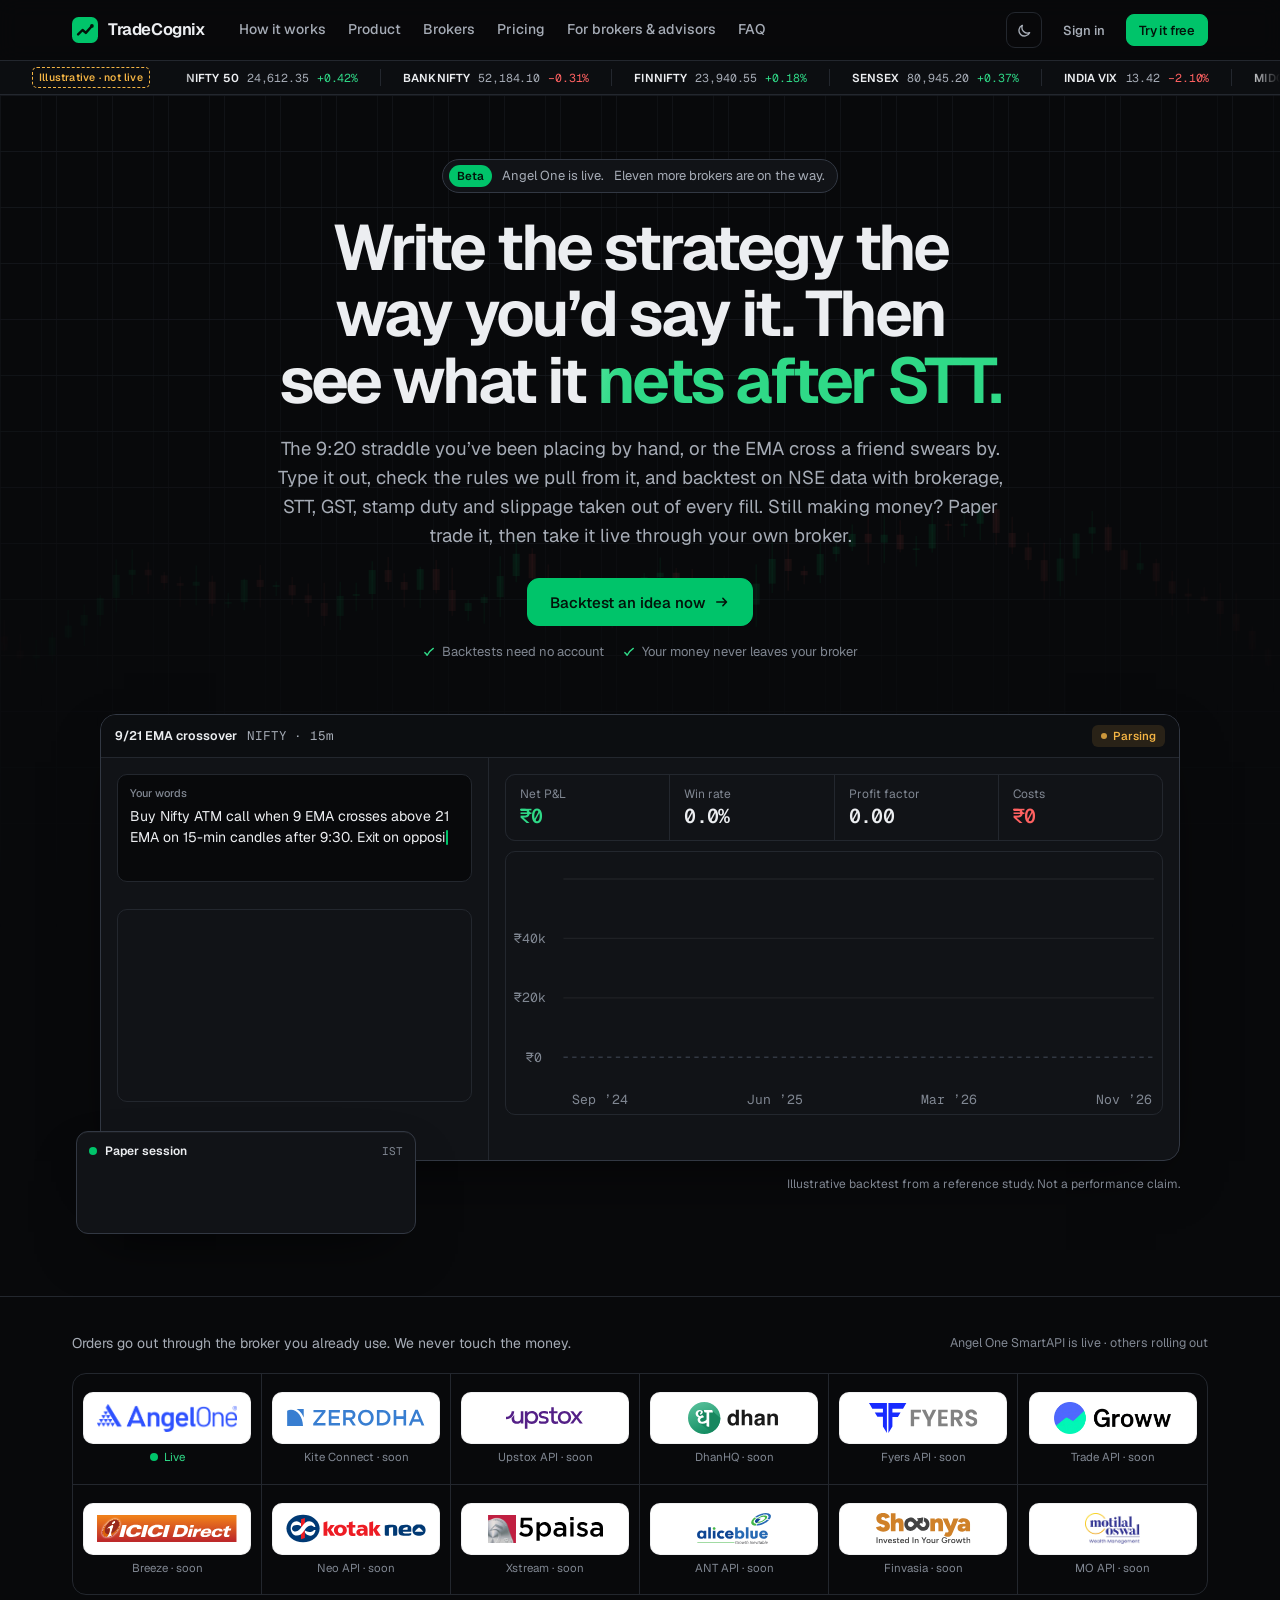
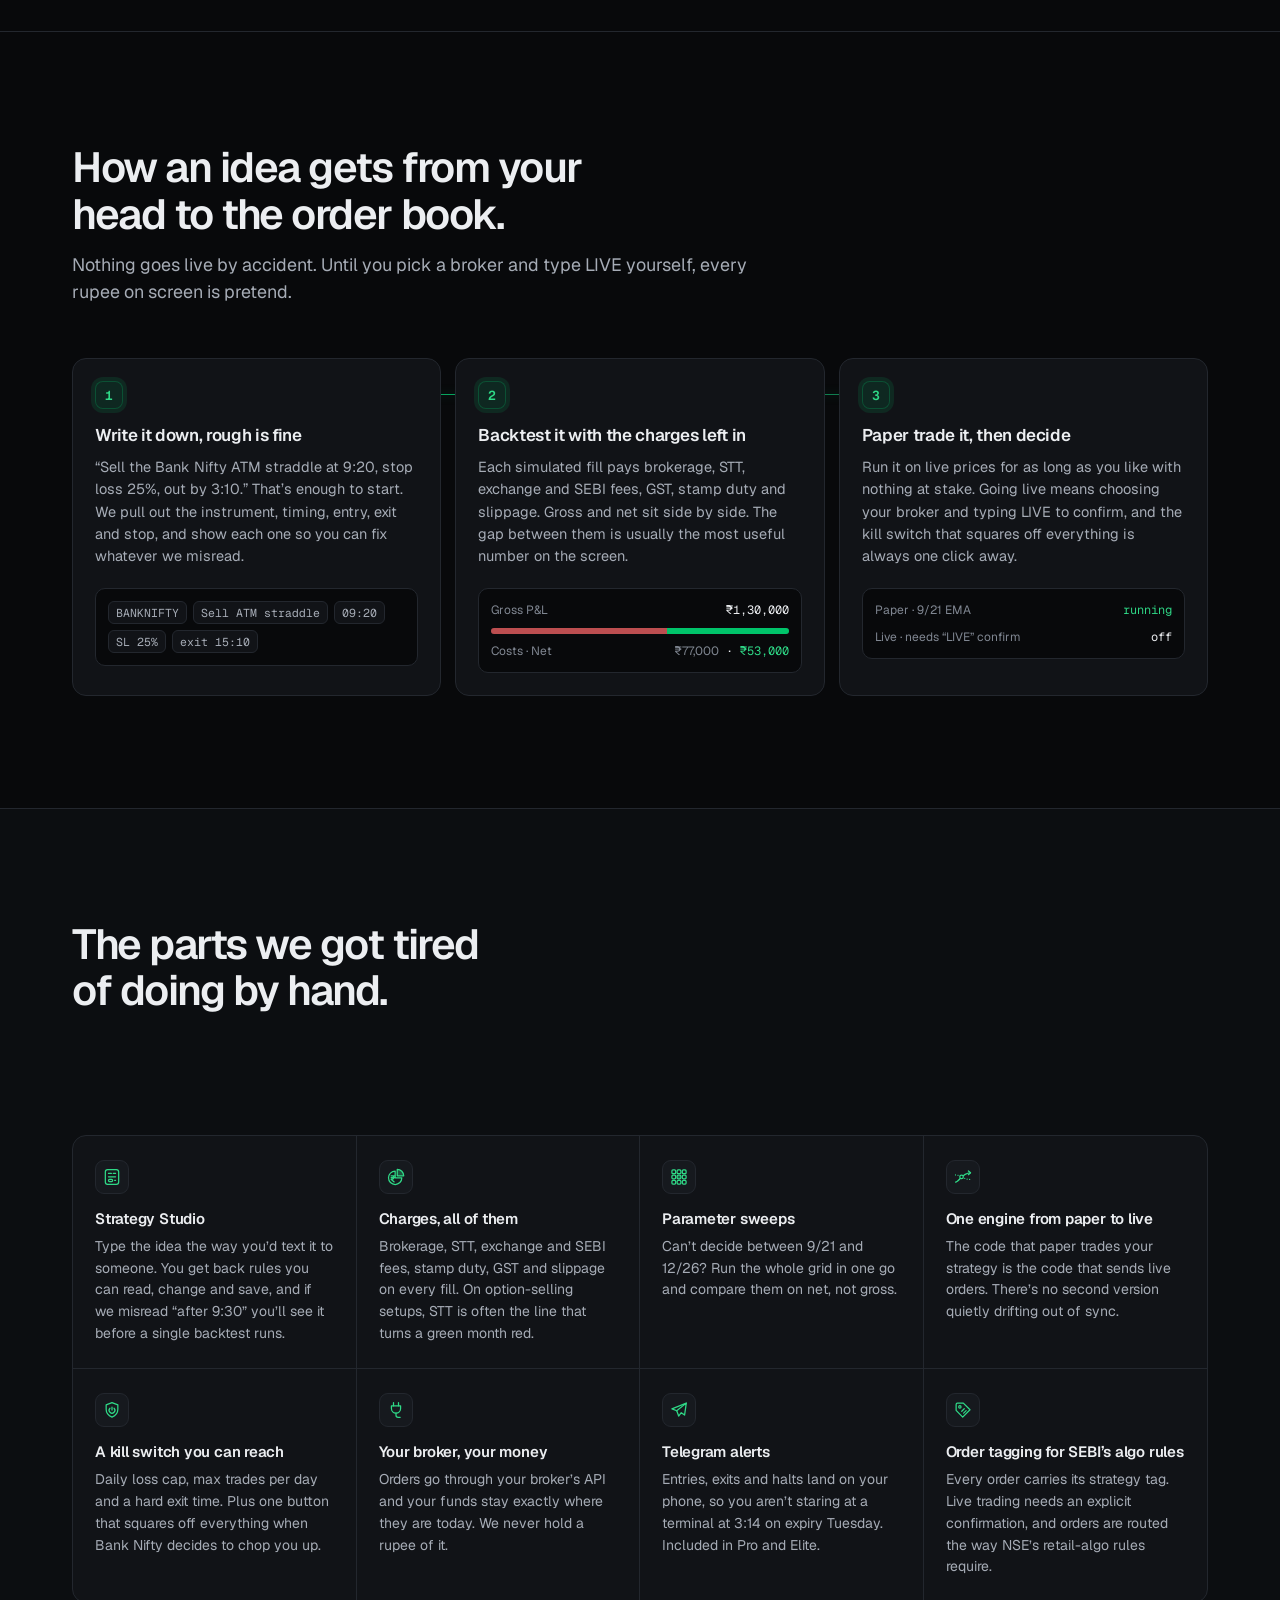
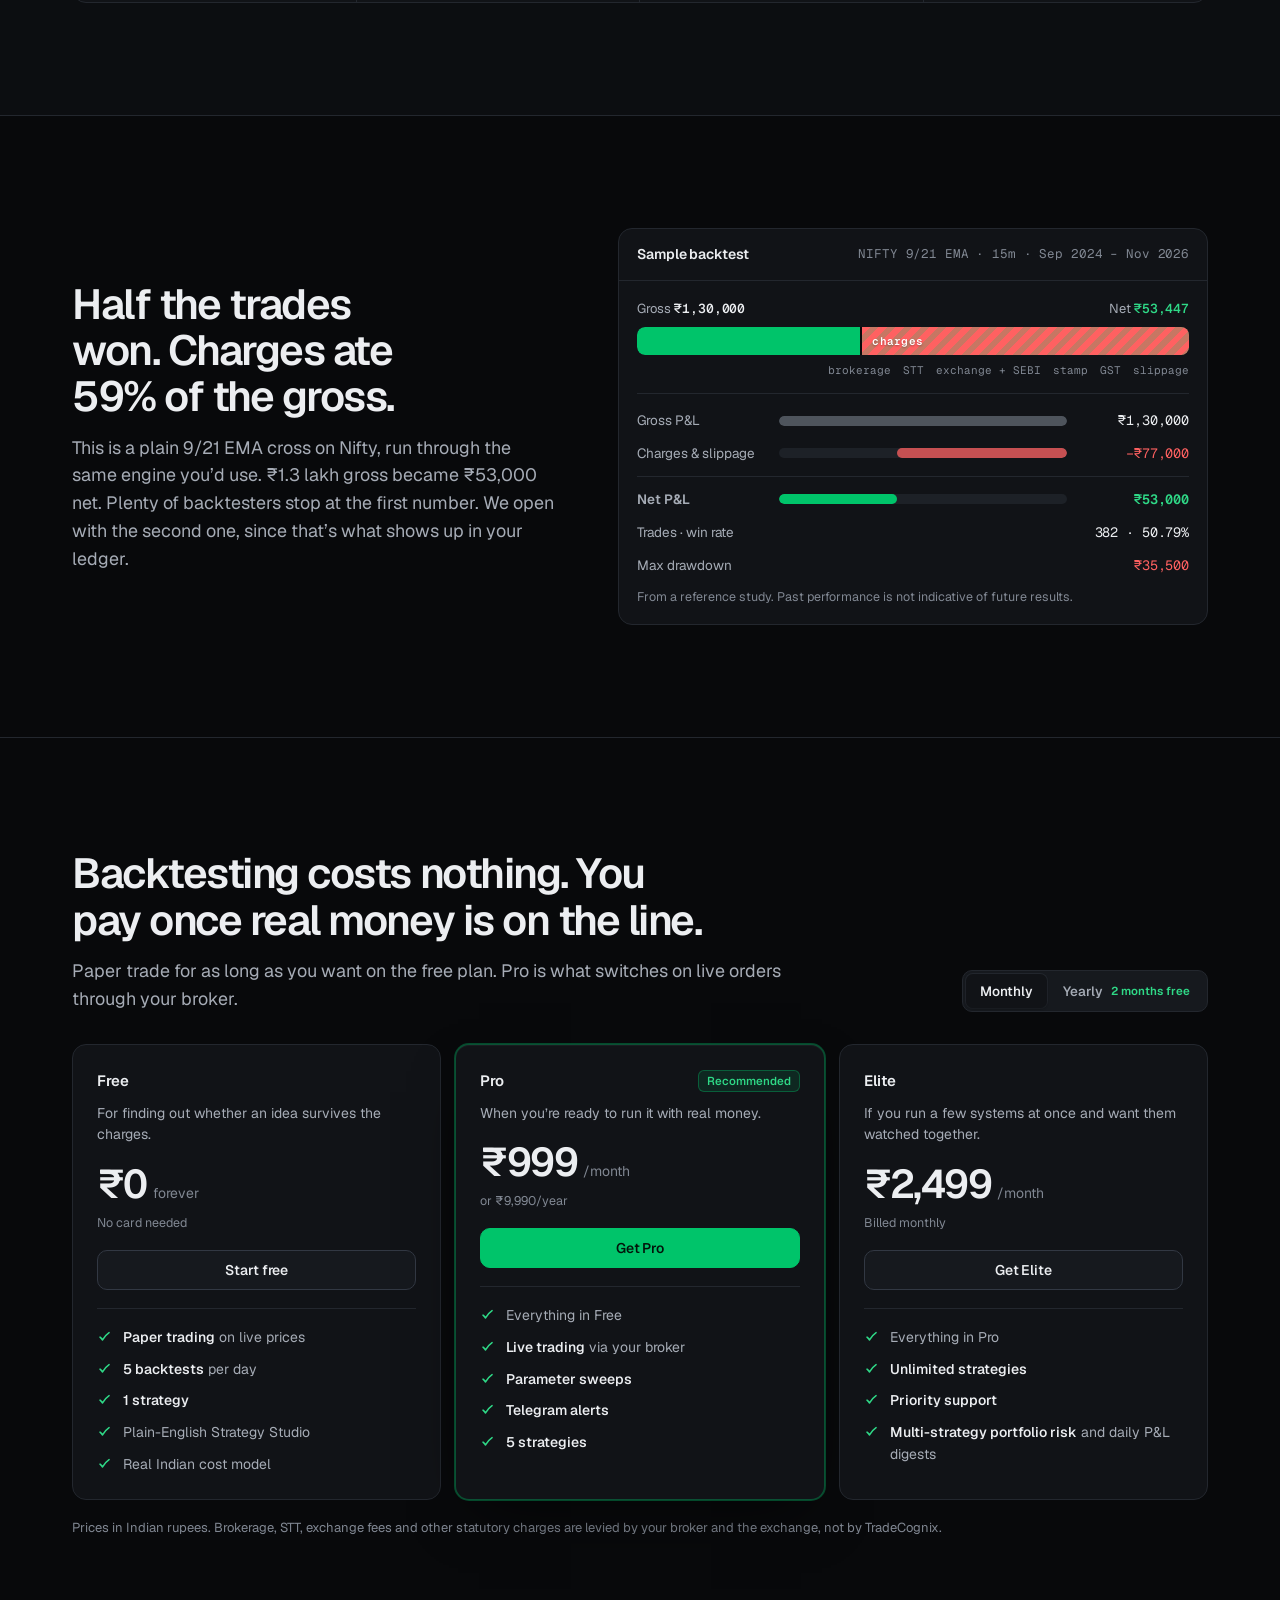
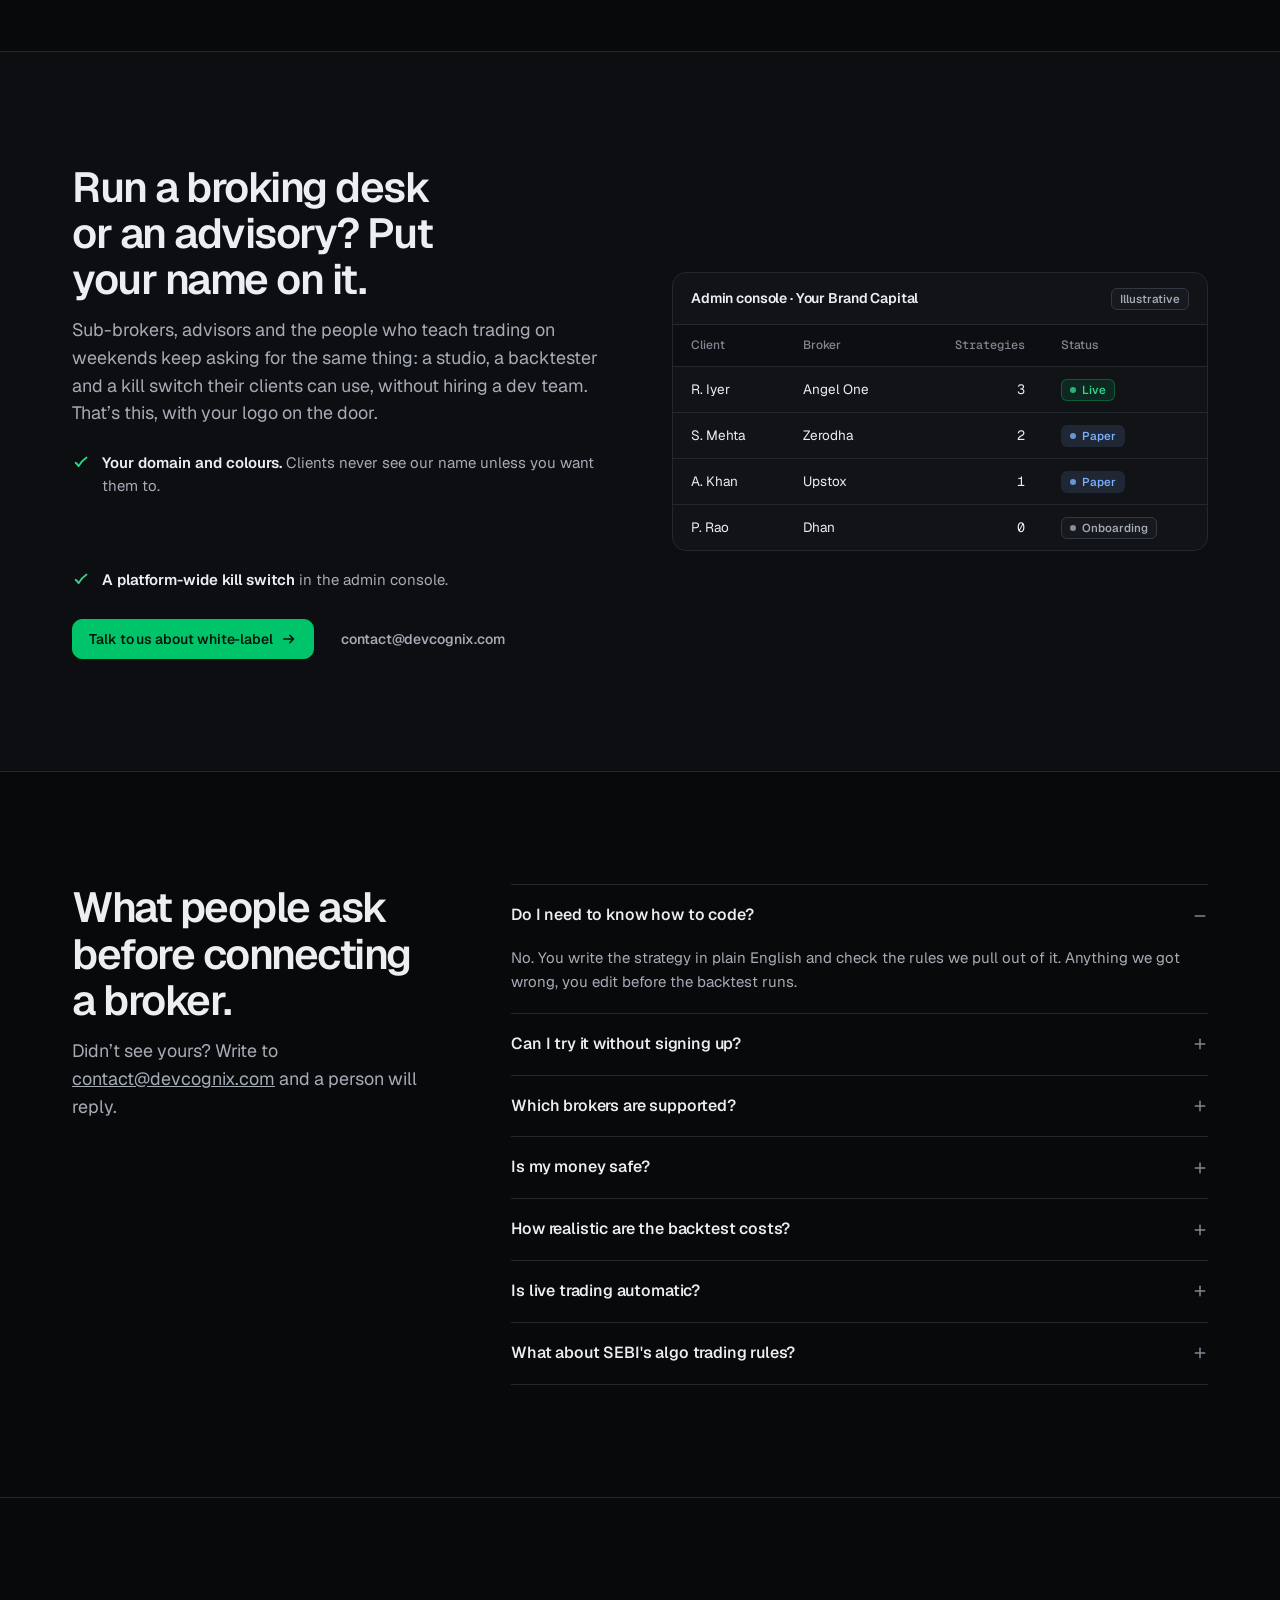
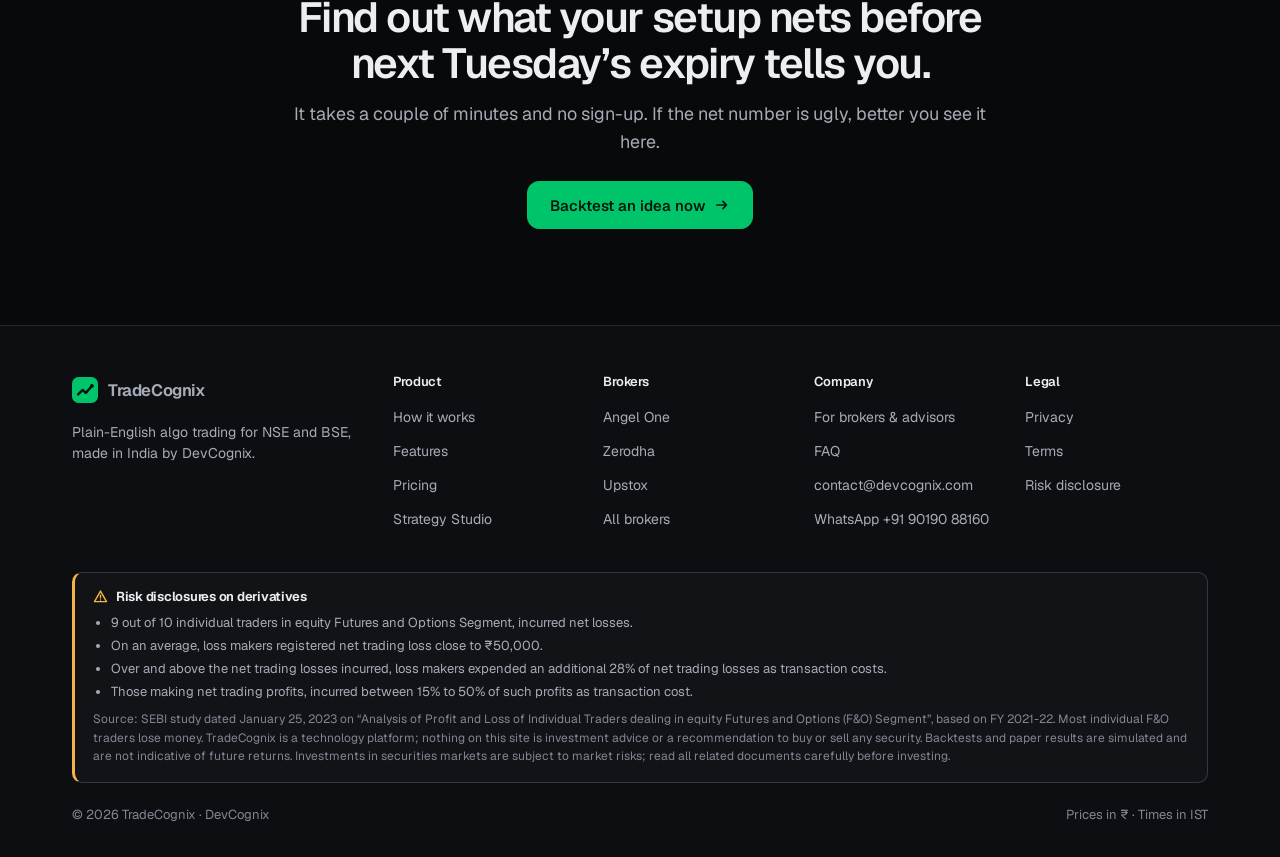
==== web/index.html @ acee6ac1 "Mobile menu under 980px (Esc/resize/link close, aria-expanded); readable FastAPI validation errors i" ====
<!doctype html>
<html lang="en-IN" data-theme="dark">
  <head>
    <meta charset="utf-8" />
    <meta name="viewport" content="width=device-width, initial-scale=1, viewport-fit=cover" />
    <title>TradeCognix · Plain-English algo trading for Indian traders</title>
    <meta name="description" content="Describe a trading strategy in plain English. TradeCognix turns it into rules, backtests it on NSE data with real Indian costs (brokerage, STT, GST, stamp duty, slippage), paper-trades it, then runs it live through your own broker." />
    <meta name="theme-color" content="#08090b" media="(prefers-color-scheme: dark)" />
    <meta name="theme-color" content="#ffffff" media="(prefers-color-scheme: light)" />
    <meta name="color-scheme" content="dark light" />

    <link rel="canonical" href="https://artha00777.github.io/tradecognix/" />

    <!-- Open Graph / social (absolute URLs: GitHub Pages) -->
    <meta property="og:type" content="website" />
    <meta property="og:site_name" content="TradeCognix" />
    <meta property="og:url" content="https://artha00777.github.io/tradecognix/" />
    <meta property="og:title" content="TradeCognix · Plain-English algo trading for Indian traders" />
    <meta property="og:description" content="Describe a strategy in English, backtest it with real Indian costs, paper trade it, then go live through your own broker." />
    <meta property="og:image" content="https://artha00777.github.io/tradecognix/og.png" />
    <meta property="og:image:type" content="image/png" />
    <meta property="og:image:alt" content="TradeCognix: Write the strategy the way you'd say it. Then see what it nets after STT." />
    <meta property="og:image:width" content="1200" />
    <meta property="og:image:height" content="630" />
    <meta property="og:locale" content="en_IN" />
    <meta name="twitter:card" content="summary_large_image" />
    <meta name="twitter:title" content="TradeCognix · Plain-English algo trading for Indian traders" />
    <meta name="twitter:description" content="Describe a strategy in English, backtest it with real Indian costs, paper trade it, then go live through your own broker." />
    <meta name="twitter:image" content="https://artha00777.github.io/tradecognix/og.png" />

    <link rel="icon" type="image/svg+xml" href="mark.svg" />
    <link rel="icon" type="image/png" sizes="32x32" href="favicon-32.png" />
    <link rel="apple-touch-icon" href="apple-touch-icon.png" />

    <script>
      /* Theme before first paint: saved choice, else dark. */
      (function () { try { var t = localStorage.getItem("tc-theme"); document.documentElement.setAttribute("data-theme", t === "light" ? "light" : "dark"); } catch (e) {} })();
      /* Motion only when the visitor hasn't asked for reduced motion; motion.js drives it. */
      (function () { try { if (!window.matchMedia("(prefers-reduced-motion: reduce)").matches) document.documentElement.classList.add("motion"); } catch (e) {} })();
    </script>
    <link rel="preload" href="fonts/geist-latin.woff2" as="font" type="font/woff2" crossorigin />
    <link rel="stylesheet" href="styles.css" />

    <script type="application/ld+json">
      {
        "@context": "https://schema.org",
        "@type": "SoftwareApplication",
        "name": "TradeCognix",
        "applicationCategory": "FinanceApplication",
        "operatingSystem": "Web",
        "description": "Plain-English algo trading for Indian retail traders: describe a strategy in English, backtest it on NSE data with real Indian costs, paper trade it, then trade live through your own broker.",
        "inLanguage": "en-IN",
        "publisher": { "@type": "Organization", "name": "DevCognix", "email": "contact@devcognix.com" },
        "offers": [
          { "@type": "Offer", "name": "Free", "price": "0", "priceCurrency": "INR" },
          { "@type": "Offer", "name": "Pro (monthly)", "price": "999", "priceCurrency": "INR" },
          { "@type": "Offer", "name": "Pro (yearly)", "price": "9990", "priceCurrency": "INR" },
          { "@type": "Offer", "name": "Elite (monthly)", "price": "2499", "priceCurrency": "INR" }
        ]
      }
    </script>
  </head>
  <body>
    <a class="skip" href="#main">Skip to content</a>

    <!-- Icon sprite -->
    <svg width="0" height="0" style="position:absolute" aria-hidden="true" focusable="false">
      <defs>
        <symbol id="tc-mark" viewBox="0 0 32 32"><rect width="32" height="32" rx="8" fill="#00C46A" /><path d="M7.5 21.5 13 16l4 3.5 7.5-8.5" fill="none" stroke="#03130A" stroke-width="3" stroke-linecap="round" stroke-linejoin="round" /><circle cx="24.5" cy="11" r="2.3" fill="#03130A" /></symbol>
        <symbol id="i-check" viewBox="0 0 16 16"><path d="M3.5 8.5l3 3 6-7" fill="none" stroke="currentColor" stroke-width="1.8" stroke-linecap="round" stroke-linejoin="round" /></symbol>
        <symbol id="i-arrow" viewBox="0 0 16 16"><path d="M3 8h10M9 4l4 4-4 4" fill="none" stroke="currentColor" stroke-width="1.6" stroke-linecap="round" stroke-linejoin="round" /></symbol>
        <symbol id="i-plus" viewBox="0 0 16 16"><path d="M8 3v10M3 8h10" fill="none" stroke="currentColor" stroke-width="1.6" stroke-linecap="round" /></symbol>
        <symbol id="i-pencil" viewBox="0 0 16 16"><path d="M3 13l.6-2.6L10.8 3.2a1.4 1.4 0 0 1 2 2L5.6 12.4z" fill="none" stroke="currentColor" stroke-width="1.4" stroke-linejoin="round" /></symbol>
        <symbol id="i-sun" viewBox="0 0 20 20"><g fill="none" stroke="currentColor" stroke-width="1.6" stroke-linecap="round"><circle cx="10" cy="10" r="3.5" /><path d="M10 2v1.5M10 16.5V18M2 10h1.5M16.5 10H18M4.3 4.3l1.1 1.1M14.6 14.6l1.1 1.1M4.3 15.7l1.1-1.1M14.6 5.4l1.1-1.1" /></g></symbol>
        <symbol id="i-moon" viewBox="0 0 20 20"><path d="M16 12.5A6.5 6.5 0 0 1 7.5 4a6.5 6.5 0 1 0 8.5 8.5z" fill="none" stroke="currentColor" stroke-width="1.6" stroke-linejoin="round" /></symbol>
        <symbol id="i-power" viewBox="0 0 16 16"><g fill="none" stroke="currentColor" stroke-width="1.7" stroke-linecap="round"><path d="M8 2v6" /><path d="M4.6 4.2a5 5 0 1 0 6.8 0" /></g></symbol>
        <symbol id="i-warn" viewBox="0 0 16 16"><g fill="none" stroke="currentColor" stroke-width="1.5" stroke-linecap="round" stroke-linejoin="round"><path d="M8 2.2 14.4 13.5H1.6z" /><path d="M8 6.5v3M8 11.6v.1" /></g></symbol>
        <symbol id="i-info" viewBox="0 0 16 16"><g fill="none" stroke="currentColor" stroke-width="1.5" stroke-linecap="round"><circle cx="8" cy="8" r="6.2" /><path d="M8 7.3v3.6M8 5v.1" /></g></symbol>
        <symbol id="i-lock" viewBox="0 0 16 16"><g fill="none" stroke="currentColor" stroke-width="1.5" stroke-linejoin="round"><rect x="3" y="7" width="10" height="7" rx="1.6" /><path d="M5.5 7V5a2.5 2.5 0 0 1 5 0v2" /></g></symbol>
        <symbol id="i-plusmin" viewBox="0 0 16 16"><path d="M8 3v10M3 8h10" fill="none" stroke="currentColor" stroke-width="1.6" stroke-linecap="round" /></symbol>
        <!-- feature icons -->
        <symbol id="f-text" viewBox="0 0 20 20"><g fill="none" stroke="currentColor" stroke-width="1.6" stroke-linecap="round" stroke-linejoin="round"><path d="M4 5h12M4 9h8M4 13h10" /><path d="M14 15.5l1.5-1.5 2 2" /></g></symbol>
        <symbol id="f-rupee" viewBox="0 0 20 20"><g fill="none" stroke="currentColor" stroke-width="1.6" stroke-linecap="round" stroke-linejoin="round"><path d="M6 4h9M6 7.5h9M6 4h2.5a3.5 3.5 0 0 1 0 7H6l6.5 5.5" /></g></symbol>
        <symbol id="f-sweep" viewBox="0 0 20 20"><g fill="none" stroke="currentColor" stroke-width="1.6" stroke-linecap="round"><path d="M4 5h12M4 10h12M4 15h12" /><circle cx="8" cy="5" r="1.6" fill="currentColor" /><circle cx="13" cy="10" r="1.6" fill="currentColor" /><circle cx="6" cy="15" r="1.6" fill="currentColor" /></g></symbol>
        <symbol id="f-engine" viewBox="0 0 20 20"><g fill="none" stroke="currentColor" stroke-width="1.6" stroke-linecap="round" stroke-linejoin="round"><path d="M3 15l4-5 3 2.5L16 5" /><path d="M12.5 5H16v3.5" /></g></symbol>
        <symbol id="f-shield" viewBox="0 0 20 20"><g fill="none" stroke="currentColor" stroke-width="1.6" stroke-linejoin="round" stroke-linecap="round"><path d="M10 2.5 16 5v4.5c0 4-2.7 6.6-6 8-3.3-1.4-6-4-6-8V5z" /><path d="M7.5 10l2 2 3.5-4" /></g></symbol>
        <symbol id="f-bell" viewBox="0 0 20 20"><g fill="none" stroke="currentColor" stroke-width="1.6" stroke-linejoin="round" stroke-linecap="round"><path d="M5 13.5V9a5 5 0 0 1 10 0v4.5l1.5 1.5h-13z" /><path d="M8.5 17.5h3" /></g></symbol>
        <symbol id="f-book" viewBox="0 0 20 20"><g fill="none" stroke="currentColor" stroke-width="1.6" stroke-linejoin="round" stroke-linecap="round"><path d="M5 3h8l3 3v11H5z" /><path d="M8 9h5M8 12h5" /></g></symbol>
        <symbol id="f-plug" viewBox="0 0 20 20"><g fill="none" stroke="currentColor" stroke-width="1.6" stroke-linecap="round" stroke-linejoin="round"><path d="M8 12l4-4" /><path d="M9 6l1.5-1.5a3 3 0 0 1 4.2 4.2L13 10M11 14l-1.5 1.5a3 3 0 0 1-4.2-4.2L7 10" /></g></symbol>
        <!-- TradeCognix marketing icons: hand-drawn set, 24px grid, 1.5px stroke, round joins -->
        <symbol id="m-tick" viewBox="0 0 16 16"><path d="M3.2 8.7c1 .8 1.9 1.8 2.7 3C7.8 8.4 10 5.8 12.9 3.9" fill="none" stroke="currentColor" stroke-width="1.6" stroke-linecap="round" stroke-linejoin="round" /></symbol>
        <symbol id="m-arrow" viewBox="0 0 16 16"><path d="M2.75 8h9.5M8.9 4.4 12.5 8l-3.6 3.6" fill="none" stroke="currentColor" stroke-width="1.5" stroke-linecap="round" stroke-linejoin="round" /></symbol>
        <symbol id="ic-rule" viewBox="0 0 24 24"><g fill="none" stroke="currentColor" stroke-width="1.5" stroke-linecap="round" stroke-linejoin="round"><rect x="4" y="3.25" width="16" height="17.5" rx="2.75" /><path d="M7.75 7.75h3.5M13.5 7.75h2.75M7.75 11.75h8.5" /><rect x="7.75" y="14.75" width="5" height="2.75" rx="1.375" /><path d="M15.25 16.1h1" /></g></symbol>
        <symbol id="ic-rupee" viewBox="0 0 24 24"><g fill="none" stroke="currentColor" stroke-width="1.5" stroke-linecap="round" stroke-linejoin="round"><path d="M11 5a8 8 0 1 0 8 8h-8z" /><path d="M13.5 2.75a7.75 7.75 0 0 1 7.75 7.75H13.5z" fill="currentColor" fill-opacity=".3" /><path d="M6.1 10.6h4.4M6.1 12.6h4.4M6.1 10.6h1.3a2 2 0 0 1 0 4H6.1l3.7 3.3" /></g></symbol>
        <symbol id="ic-sweep" viewBox="0 0 24 24"><g fill="none" stroke="currentColor" stroke-width="1.5" stroke-linejoin="round"><rect x="3.5" y="3.5" width="4.5" height="4.5" rx="1.25" /><rect x="9.75" y="3.5" width="4.5" height="4.5" rx="1.25" /><rect x="16" y="3.5" width="4.5" height="4.5" rx="1.25" /><rect x="3.5" y="9.75" width="4.5" height="4.5" rx="1.25" /><rect x="9.75" y="9.75" width="4.5" height="4.5" rx="1.25" fill="currentColor" fill-opacity=".35" /><rect x="16" y="9.75" width="4.5" height="4.5" rx="1.25" /><rect x="3.5" y="16" width="4.5" height="4.5" rx="1.25" /><rect x="9.75" y="16" width="4.5" height="4.5" rx="1.25" /><rect x="16" y="16" width="4.5" height="4.5" rx="1.25" /></g></symbol>
        <symbol id="ic-cross" viewBox="0 0 24 24"><g fill="none" stroke="currentColor" stroke-width="1.5" stroke-linecap="round" stroke-linejoin="round"><path d="M3 9.5C9 9.5 12 15 21 15" stroke-dasharray="0.01 3" /><path d="M3 18C8 18 10 7 21 7" /><circle cx="10.27" cy="11.94" r="2.1" fill="var(--surface, #111317)" /><path d="M18.5 4.75 21 7l-2.5 2.25" /></g></symbol>
        <symbol id="ic-candle" viewBox="0 0 24 24"><g fill="none" stroke="currentColor" stroke-width="1.5" stroke-linecap="round" stroke-linejoin="round"><path d="M7.5 3v3.5M7.5 15.5V21" /><rect x="5.25" y="6.5" width="4.5" height="9" rx="1.1" /><path d="M16.5 4.5V9M16.5 14.5v4" /><rect x="14.25" y="9" width="4.5" height="5.5" rx="1.1" fill="currentColor" fill-opacity=".3" /></g></symbol>
        <symbol id="ic-shield" viewBox="0 0 24 24"><g fill="none" stroke="currentColor" stroke-width="1.5" stroke-linecap="round" stroke-linejoin="round"><path d="M12 3.1 19 5.8v5.3c0 4.6-3 7.8-7 9.4-4-1.6-7-4.8-7-9.4V5.8z" /><path d="M12 8.4v3.7" /><path d="M9.55 9.9a3.45 3.45 0 1 0 4.9 0" /></g></symbol>
        <symbol id="ic-plug" viewBox="0 0 24 24"><g fill="none" stroke="currentColor" stroke-width="1.5" stroke-linecap="round" stroke-linejoin="round"><path d="M9 3v4M15 3v4" /><path d="M6.5 7h11v3.25a5.5 5.5 0 0 1-11 0z" /><path d="M12 15.75v2.5c0 1.5 1 2.5 2.5 2.5H17" /></g></symbol>
        <symbol id="ic-plane" viewBox="0 0 24 24"><g fill="none" stroke="currentColor" stroke-width="1.5" stroke-linecap="round" stroke-linejoin="round"><path d="M20.75 3.75 3.5 10.6l5.8 2.3 2.3 6.35 3.1-4.05 4 2.9z" /><path d="M9.3 12.9 20.75 3.75" /></g></symbol>
        <symbol id="ic-tag" viewBox="0 0 24 24"><g fill="none" stroke="currentColor" stroke-width="1.5" stroke-linecap="round" stroke-linejoin="round"><path d="M3.75 12.4V5.25c0-.83.67-1.5 1.5-1.5h7.15l8 8-8.75 8.75z" /><circle cx="8.25" cy="8.25" r="1.4" /><path d="M10.5 13.5l3-3M12.75 15.75l3-3" /></g></symbol>
        <!-- app nav icons -->
        <symbol id="n-home" viewBox="0 0 20 20"><rect x="3" y="3" width="6" height="6" rx="1.5" /><rect x="11" y="3" width="6" height="6" rx="1.5" /><rect x="3" y="11" width="6" height="6" rx="1.5" /><rect x="11" y="11" width="6" height="6" rx="1.5" /></symbol>
        <symbol id="n-studio" viewBox="0 0 20 20"><path d="M4 15.5l.7-3L13 4.2a1.5 1.5 0 0 1 2.1 2.1L6.8 14.6z" /><path d="M11.5 5.7l2.1 2.1" /><path d="M10 16h6" /></symbol>
        <symbol id="n-bt" viewBox="0 0 20 20"><path d="M3 17h14M3 17V3" /><path d="M6 13l3-4 3 2 4-6" /></symbol>
        <symbol id="n-live" viewBox="0 0 20 20"><circle cx="10" cy="10" r="2" /><path d="M6.5 6.5a5 5 0 0 0 0 7M13.5 6.5a5 5 0 0 1 0 7M4 4a8.5 8.5 0 0 0 0 12M16 4a8.5 8.5 0 0 1 0 12" /></symbol>
        <symbol id="n-journal" viewBox="0 0 20 20"><path d="M5 3h8l3 3v11H5z" /><path d="M8 9h5M8 12h5" /></symbol>
        <symbol id="n-broker" viewBox="0 0 20 20"><path d="M8 12l4-4" /><path d="M9 6l1.5-1.5a3 3 0 0 1 4.2 4.2L13 10M11 14l-1.5 1.5a3 3 0 0 1-4.2-4.2L7 10" /></symbol>
        <symbol id="n-settings" viewBox="0 0 20 20"><circle cx="10" cy="10" r="2.5" /><path d="M10 2.5v2M10 15.5v2M2.5 10h2M15.5 10h2M4.7 4.7l1.4 1.4M13.9 13.9l1.4 1.4M4.7 15.3l1.4-1.4M13.9 6.1l1.4-1.4" /></symbol>
        <symbol id="n-more" viewBox="0 0 20 20"><circle cx="5" cy="10" r="1.2" /><circle cx="10" cy="10" r="1.2" /><circle cx="15" cy="10" r="1.2" /></symbol>
      </defs>
    </svg>

    <!-- =========================== MARKETING SITE =========================== -->
    <div class="site" id="x-site">
      <header class="nav" id="top">
        <div class="wrap nav__in">
          <a class="logo" href="#top" aria-label="TradeCognix home"><svg class="logo__mark" aria-hidden="true"><use href="#tc-mark" /></svg><span class="logo__word">TradeCognix</span></a>
          <nav class="nav__links" aria-label="Main">
            <a href="#how">How it works</a><a href="#features">Product</a><a href="#brokers">Brokers</a><a href="#pricing">Pricing</a><a href="#partners">For brokers &amp; advisors</a><a href="#faq">FAQ</a>
          </nav>
          <div class="nav__right">
            <button class="icon-btn theme-toggle" type="button" data-theme-toggle aria-label="Switch colour theme"><svg class="i-moon" aria-hidden="true"><use href="#i-moon" /></svg><svg class="i-sun" aria-hidden="true"><use href="#i-sun" /></svg></button>
            <button class="btn btn--ghost btn--sm nav__signin" type="button" data-open-app="dashboard">Sign in</button>
            <button class="btn btn--primary btn--sm" type="button" data-open-app="studio">Try it free</button>
            <button class="icon-btn nav__burger" type="button" aria-label="Open menu" aria-expanded="false" aria-controls="nav-menu" data-menu><span class="burger" aria-hidden="true"><i></i><i></i><i></i></span></button>
          </div>
        </div>
        <nav class="nav__menu" id="nav-menu" aria-label="Main" hidden>
          <a href="#how">How it works</a><a href="#features">Product</a><a href="#brokers">Brokers</a><a href="#pricing">Pricing</a><a href="#partners">For brokers &amp; advisors</a><a href="#faq">FAQ</a>
          <button class="btn btn--ghost" type="button" data-open-app="dashboard">Sign in</button>
        </nav>
      </header>
      <div class="tk" role="region" aria-label="Index ticker, illustrative values only">
        <span class="tk__tag">Illustrative · not live</span>
        <div class="tk__vp"><div class="tk__run"><div class="tk__set"><span class="tk__i"><b>NIFTY 50</b><span class="num">24,612.35</span><span class="num up">+0.42%</span></span><span class="tk__i"><b>BANKNIFTY</b><span class="num">52,184.10</span><span class="num down">−0.31%</span></span><span class="tk__i"><b>FINNIFTY</b><span class="num">23,940.55</span><span class="num up">+0.18%</span></span><span class="tk__i"><b>SENSEX</b><span class="num">80,945.20</span><span class="num up">+0.37%</span></span><span class="tk__i"><b>INDIA VIX</b><span class="num">13.42</span><span class="num down">−2.10%</span></span><span class="tk__i"><b>MIDCPNIFTY</b><span class="num">12,486.70</span><span class="num up">+0.64%</span></span></div><div class="tk__set" aria-hidden="true"><span class="tk__i"><b>NIFTY 50</b><span class="num">24,612.35</span><span class="num up">+0.42%</span></span><span class="tk__i"><b>BANKNIFTY</b><span class="num">52,184.10</span><span class="num down">−0.31%</span></span><span class="tk__i"><b>FINNIFTY</b><span class="num">23,940.55</span><span class="num up">+0.18%</span></span><span class="tk__i"><b>SENSEX</b><span class="num">80,945.20</span><span class="num up">+0.37%</span></span><span class="tk__i"><b>INDIA VIX</b><span class="num">13.42</span><span class="num down">−2.10%</span></span><span class="tk__i"><b>MIDCPNIFTY</b><span class="num">12,486.70</span><span class="num up">+0.64%</span></span></div></div></div>
      </div>

      <main id="main">
        <!-- Hero -->
        <section class="hero" aria-labelledby="hero-title">
          <canvas class="hero__bg" aria-hidden="true"></canvas>
          <div class="wrap hero__grid">
            <div class="hero__copy">
              <p class="hero__eyebrow"><b>Beta</b>Angel One is live.<span class="hide-sm"> Eleven more brokers are on the way.</span></p>
              <h1 class="h1" id="hero-title">Write the strategy the way you&rsquo;d say it. Then see what it <span class="shine">nets after STT.</span></h1>
              <p class="hero__sub">The 9:20 straddle you&rsquo;ve been placing by hand, or the EMA cross a friend swears by. Type it out, check the rules we pull from it, and backtest on NSE data with brokerage, STT, GST, stamp duty and slippage taken out of every fill. Still making money? Paper trade it, then take it live through your own broker.</p>
              <button class="btn btn--primary btn--lg" type="button" data-open-app="studio" data-magnetic>Backtest an idea now <svg aria-hidden="true"><use href="#m-arrow" /></svg></button>
              <div class="hero__meta">
                <span><svg aria-hidden="true"><use href="#m-tick" /></svg>Backtests need no account</span>
                <span><svg aria-hidden="true"><use href="#m-tick" /></svg>Your money never leaves your broker</span>
              </div>
            </div>

            <figure class="mock" aria-label="Product preview: a plain-English strategy parsed into rules with its backtest equity curve. Illustrative data.">
              <div class="mock__win">
                <div class="mock__bar"><strong>9/21 EMA crossover</strong><span class="num">NIFTY · 15m</span><span class="badge badge--live" data-hero-status>Backtested</span></div>
                <div class="mock__body">
                  <div class="mock__left">
                    <p class="mock__prompt" data-type><small>Your words</small>Buy Nifty ATM call when 9 EMA crosses above 21 EMA on 15-min candles after 9:30. Exit on opposite cross or 3:15 PM. Max 2 trades a day.</p>
                    <dl class="spec">
                      <div><dt>Instrument</dt><dd>NIFTY · Buy ATM CE</dd></div>
                      <div><dt>Entry</dt><dd>EMA 9 ▲ EMA 21</dd></div>
                      <div><dt>Window</dt><dd>after 09:30 IST</dd></div>
                      <div><dt>Exit</dt><dd>opp. cross / 15:15</dd></div>
                      <div><dt>Risk</dt><dd>2 trades/day</dd></div>
                    </dl>
                  </div>
                  <div class="mock__right">
                    <div class="mock__kpis">
                      <div><span>Net P&amp;L</span><strong class="up" data-count="53000" data-pre="₹">₹53,000</strong></div>
                      <div><span>Win rate</span><strong data-count="50.8" data-dec="1" data-suf="%">50.8%</strong></div>
                      <div><span>Profit factor</span><strong data-count="1.14" data-dec="2">1.14</strong></div>
                      <div><span>Costs</span><strong class="down" data-count="77000" data-pre="₹">₹77,000</strong></div>
                    </div>
                    <div class="mock__chart">
                      <svg viewBox="0 0 440 172" aria-hidden="true">
                        <g class="grid"><line x1="34" x2="440" y1="13" y2="13" /><line x1="34" x2="440" y1="53.9" y2="53.9" /><line x1="34" x2="440" y1="94.8" y2="94.8" /></g>
                        <g class="axis"><text x="0" y="56.9">₹40k</text><text x="0" y="97.8">₹20k</text><text x="8" y="138.6">₹0</text>
                          <text x="40" y="168">Sep ’24</text><text x="160" y="168">Jun ’25</text><text x="280" y="168">Mar ’26</text><text x="400" y="168">Nov ’26</text></g>
                        <line class="zero" x1="34" x2="440" y1="135.6" y2="135.6" />
                        <g transform="translate(40 14)">
                          <path class="eq-fill" d="M0,107.6 L4.5,107.6 L9,103 L13.5,102.9 L18,103.3 L22.5,107.4 L27,107.2 L31.5,98.9 L36,94.9 L40.4,87.1 L44.9,84.1 L49.4,80.2 L53.9,77.6 L58.4,86.1 L62.9,79.5 L67.4,74.9 L71.9,70.4 L76.4,79.1 L80.9,88.1 L85.4,92 L89.9,93.3 L94.4,89.9 L98.9,88.7 L103.4,84 L107.9,86.4 L112.4,83 L116.9,79.2 L121.3,81.6 L125.8,69.8 L130.3,64.9 L134.8,56.2 L139.3,58.4 L143.8,61.4 L148.3,61.9 L152.8,61.1 L157.3,55.8 L161.8,52.7 L166.3,53.9 L170.8,58.2 L175.3,59.8 L179.8,51 L184.3,54.3 L188.8,51.3 L193.3,47.3 L197.8,54.7 L202.2,52.9 L206.7,43.6 L211.2,54.2 L215.7,54.6 L220.2,53.8 L224.7,57.2 L229.2,52.7 L233.7,51.5 L238.2,58.9 L242.7,52.4 L247.2,46.8 L251.7,39.6 L256.2,29.4 L260.7,25.7 L265.2,23.5 L269.7,29.8 L274.2,24.6 L278.7,26.8 L283.1,28 L287.6,34.1 L292.1,38.5 L296.6,40.2 L301.1,30.9 L305.6,41.6 L310.1,48.9 L314.6,46 L319.1,35.7 L323.6,30.7 L328.1,40.7 L332.6,54.4 L337.1,50.7 L341.6,53.6 L346.1,58.9 L350.6,51.5 L355.1,43.3 L359.6,40.9 L364,37.9 L368.5,33.8 L373,22.6 L377.5,17.4 L382,12.8 L386.5,8 L391,15.9 L395.5,6.7 L400,0 L400,121.6 L0,121.6Z" transform="scale(1 1)" />
                          <path class="eq" d="M0,107.6 L4.5,107.6 L9,103 L13.5,102.9 L18,103.3 L22.5,107.4 L27,107.2 L31.5,98.9 L36,94.9 L40.4,87.1 L44.9,84.1 L49.4,80.2 L53.9,77.6 L58.4,86.1 L62.9,79.5 L67.4,74.9 L71.9,70.4 L76.4,79.1 L80.9,88.1 L85.4,92 L89.9,93.3 L94.4,89.9 L98.9,88.7 L103.4,84 L107.9,86.4 L112.4,83 L116.9,79.2 L121.3,81.6 L125.8,69.8 L130.3,64.9 L134.8,56.2 L139.3,58.4 L143.8,61.4 L148.3,61.9 L152.8,61.1 L157.3,55.8 L161.8,52.7 L166.3,53.9 L170.8,58.2 L175.3,59.8 L179.8,51 L184.3,54.3 L188.8,51.3 L193.3,47.3 L197.8,54.7 L202.2,52.9 L206.7,43.6 L211.2,54.2 L215.7,54.6 L220.2,53.8 L224.7,57.2 L229.2,52.7 L233.7,51.5 L238.2,58.9 L242.7,52.4 L247.2,46.8 L251.7,39.6 L256.2,29.4 L260.7,25.7 L265.2,23.5 L269.7,29.8 L274.2,24.6 L278.7,26.8 L283.1,28 L287.6,34.1 L292.1,38.5 L296.6,40.2 L301.1,30.9 L305.6,41.6 L310.1,48.9 L314.6,46 L319.1,35.7 L323.6,30.7 L328.1,40.7 L332.6,54.4 L337.1,50.7 L341.6,53.6 L346.1,58.9 L350.6,51.5 L355.1,43.3 L359.6,40.9 L364,37.9 L368.5,33.8 L373,22.6 L377.5,17.4 L382,12.8 L386.5,8 L391,15.9 L395.5,6.7 L400,0" />
                        </g>
                      </svg>
                    </div>
                    <p class="mock__costs"><span>Gross <b>₹1,30,000</b></span><span>− Costs <b>₹77,000</b></span><span>= Net <b class="up">₹53,000</b></span><span>382 trades</span></p>
                  </div>
                </div>
              </div>
              <div class="mock__float" aria-hidden="true">
                <header><span class="dot-live"></span>Paper session<span class="faint">IST</span></header>
                <div class="olog">
                  <div><span class="t">09:45:00</span><span class="up">BUY</span><span>NIFTY 24650 CE × 75</span><span>112.40</span></div>
                  <div><span class="t">11:15:00</span><span class="down">SELL</span><span>NIFTY 24650 CE × 75</span><span>138.05</span></div>
                  <div><span class="t">13:30:00</span><span class="up">BUY</span><span>NIFTY 24700 CE × 75</span><span>96.15</span></div>
                </div>
              </div>
              <figcaption class="mock__caption">Illustrative backtest from a reference study. Not a performance claim.</figcaption>
            </figure>
          </div>
        </section>

        <!-- Brokers -->
        <section class="brokers" id="brokers" aria-labelledby="brokers-title">
          <div class="wrap">
            <div class="brokers__top">
              <p id="brokers-title">Orders go out through the broker you already use. We never touch the money.</p>
              <span class="note">Angel One SmartAPI is live · others rolling out</span>
            </div>
            <div class="brokers__row">
              <div class="wordmark"><span class="wordmark__logo"><img src="brokers/angel-one.png" alt="Angel One" width="160" height="40" loading="lazy" decoding="async" /></span><small class="is-live"><span class="dot-live" aria-hidden="true"></span>Live</small></div>
              <div class="wordmark"><span class="wordmark__logo"><img src="brokers/zerodha.svg" alt="Zerodha" width="160" height="40" loading="lazy" decoding="async" /></span><small>Kite Connect · soon</small></div>
              <div class="wordmark"><span class="wordmark__logo"><img src="brokers/upstox.svg" alt="Upstox" width="160" height="40" loading="lazy" decoding="async" /></span><small>Upstox API · soon</small></div>
              <div class="wordmark"><span class="wordmark__logo"><img src="brokers/dhan.svg" alt="Dhan" width="160" height="40" loading="lazy" decoding="async" /></span><small>DhanHQ · soon</small></div>
              <div class="wordmark"><span class="wordmark__logo"><img src="brokers/fyers.svg" alt="Fyers" width="160" height="40" loading="lazy" decoding="async" /></span><small>Fyers API · soon</small></div>
              <div class="wordmark"><span class="wordmark__logo"><img src="brokers/groww.png" alt="Groww" width="160" height="40" loading="lazy" decoding="async" /></span><small>Trade API · soon</small></div>
              <div class="wordmark"><span class="wordmark__logo"><img src="brokers/icici-direct.svg" alt="ICICI Direct" width="160" height="40" loading="lazy" decoding="async" /></span><small>Breeze · soon</small></div>
              <div class="wordmark"><span class="wordmark__logo"><img src="brokers/kotak-neo.svg" alt="Kotak Neo" width="160" height="40" loading="lazy" decoding="async" /></span><small>Neo API · soon</small></div>
              <div class="wordmark"><span class="wordmark__logo"><img src="brokers/5paisa.svg" alt="5paisa" width="160" height="40" loading="lazy" decoding="async" /></span><small>Xstream · soon</small></div>
              <div class="wordmark"><span class="wordmark__logo"><img src="brokers/alice-blue.svg" alt="Alice Blue" width="160" height="40" loading="lazy" decoding="async" /></span><small>ANT API · soon</small></div>
              <div class="wordmark"><span class="wordmark__logo"><img src="brokers/shoonya.svg" alt="Shoonya" width="160" height="40" loading="lazy" decoding="async" /></span><small>Finvasia · soon</small></div>
              <div class="wordmark"><span class="wordmark__logo"><img src="brokers/motilal-oswal.png" alt="Motilal Oswal" width="160" height="40" loading="lazy" decoding="async" /></span><small>MO API · soon</small></div>
            </div>
          </div>
        </section>

        <!-- How it works -->
        <section class="sec" id="how" aria-labelledby="how-title">
          <div class="wrap">
            <div class="sec__head">
              <h2 class="h2" id="how-title">How an idea gets from your head to the order book.</h2>
              <p class="lede">Nothing goes live by accident. Until you pick a broker and type LIVE yourself, every rupee on screen is pretend.</p>
            </div>
            <div class="steps"><span class="steps__line" aria-hidden="true"><i></i></span>
              <article class="card step">
                <span class="step__n">1</span>
                <h3>Write it down, rough is fine</h3>
                <p>&ldquo;Sell the Bank Nifty ATM straddle at 9:20, stop loss 25%, out by 3:10.&rdquo; That&rsquo;s enough to start. We pull out the instrument, timing, entry, exit and stop, and show each one so you can fix whatever we misread.</p>
                <div class="step__ui">
                  <div class="chips-static"><span>BANKNIFTY</span><span>Sell ATM straddle</span><span>09:20</span><span>SL 25%</span><span>exit 15:10</span></div>
                </div>
              </article>
              <article class="card step">
                <span class="step__n">2</span>
                <h3>Backtest it with the charges left in</h3>
                <p>Each simulated fill pays brokerage, STT, exchange and SEBI fees, GST, stamp duty and slippage. Gross and net sit side by side. The gap between them is usually the most useful number on the screen.</p>
                <div class="step__ui" aria-hidden="true">
                  <div class="row"><span>Gross P&amp;L</span><span>₹1,30,000</span></div>
                  <div class="bar"><i style="width:59%;background:var(--down);opacity:.7"></i><i style="width:41%;background:var(--brand)"></i></div>
                  <div class="row"><span>Costs · Net</span><span><span class="down">₹77,000</span> · <span class="up">₹53,000</span></span></div>
                </div>
              </article>
              <article class="card step">
                <span class="step__n">3</span>
                <h3>Paper trade it, then decide</h3>
                <p>Run it on live prices for as long as you like with nothing at stake. Going live means choosing your broker and typing LIVE to confirm, and the kill switch that squares off everything is always one click away.</p>
                <div class="step__ui" aria-hidden="true">
                  <div class="row"><span>Paper · 9/21 EMA</span><span class="up">running</span></div>
                  <div class="row"><span>Live · needs “LIVE” confirm</span><span>off</span></div>
                </div>
              </article>
            </div>
          </div>
        </section>

        <!-- Features -->
        <section class="sec sec--tint" id="features" aria-labelledby="feat-title">
          <div class="wrap">
            <div class="sec__head">
              <h2 class="h2" id="feat-title">The parts we got tired of doing by hand.</h2>
              <p class="lede">Most of this started as a spreadsheet, a Python script and a lot of screenshots of contract notes.</p>
            </div>
            <div class="feats">
              <article class="feat"><span class="feat__icon"><svg aria-hidden="true"><use href="#ic-rule" /></svg></span><h3>Strategy Studio</h3><p>Type the idea the way you&rsquo;d text it to someone. You get back rules you can read, change and save, and if we misread &ldquo;after 9:30&rdquo; you&rsquo;ll see it before a single backtest runs.</p></article>
              <article class="feat"><span class="feat__icon"><svg aria-hidden="true"><use href="#ic-rupee" /></svg></span><h3>Charges, all of them</h3><p>Brokerage, STT, exchange and SEBI fees, stamp duty, GST and slippage on every fill. On option-selling setups, STT is often the line that turns a green month red.</p></article>
              <article class="feat"><span class="feat__icon"><svg aria-hidden="true"><use href="#ic-sweep" /></svg></span><h3>Parameter sweeps</h3><p>Can&rsquo;t decide between 9/21 and 12/26? Run the whole grid in one go and compare them on net, not gross.</p></article>
              <article class="feat"><span class="feat__icon"><svg aria-hidden="true"><use href="#ic-cross" /></svg></span><h3>One engine from paper to live</h3><p>The code that paper trades your strategy is the code that sends live orders. There&rsquo;s no second version quietly drifting out of sync.</p></article>
              <article class="feat"><span class="feat__icon"><svg aria-hidden="true"><use href="#ic-shield" /></svg></span><h3>A kill switch you can reach</h3><p>Daily loss cap, max trades per day and a hard exit time. Plus one button that squares off everything when Bank Nifty decides to chop you up.</p></article>
              <article class="feat"><span class="feat__icon"><svg aria-hidden="true"><use href="#ic-plug" /></svg></span><h3>Your broker, your money</h3><p>Orders go through your broker&rsquo;s API and your funds stay exactly where they are today. We never hold a rupee of it.</p></article>
              <article class="feat"><span class="feat__icon"><svg aria-hidden="true"><use href="#ic-plane" /></svg></span><h3>Telegram alerts</h3><p>Entries, exits and halts land on your phone, so you aren&rsquo;t staring at a terminal at 3:14 on expiry Tuesday. Included in Pro and Elite.</p></article>
              <article class="feat"><span class="feat__icon"><svg aria-hidden="true"><use href="#ic-tag" /></svg></span><h3>Order tagging for SEBI&rsquo;s algo rules</h3><p>Every order carries its strategy tag. Live trading needs an explicit confirmation, and orders are routed the way NSE&rsquo;s retail-algo rules require.</p></article>
            </div>
          </div>
        </section>

        <!-- Cost transparency -->
        <section class="sec" aria-labelledby="cost-title">
          <div class="wrap costs">
            <div>
              <h2 class="h2" id="cost-title">Half the trades won. Charges ate 59% of the gross.</h2>
              <p class="lede">This is a plain 9/21 EMA cross on Nifty, run through the same engine you&rsquo;d use. &#8377;1.3 lakh gross became &#8377;53,000 net. Plenty of backtesters stop at the first number. We open with the second one, since that&rsquo;s what shows up in your ledger.</p>
            </div>
            <div class="card">
              <div class="panel__head"><h3>Sample backtest</h3><span class="note num">NIFTY 9/21 EMA · 15m · Sep 2024 – Nov 2026</span></div>
              <div class="panel__body waterfall" role="table" aria-label="Gross to net breakdown">
                <div class="eat" aria-hidden="true">
                  <div class="eat__labels"><span>Gross <b class="num">₹1,30,000</b></span><span class="eat__net">Net <b class="num up" data-eat-net>₹53,000</b></span></div>
                  <div class="eat__track"><i class="eat__gross"></i><i class="eat__cost"><span>charges</span></i></div>
                  <div class="eat__legend"><span>brokerage</span><span>STT</span><span>exchange + SEBI</span><span>stamp</span><span>GST</span><span>slippage</span></div>
                </div>
                <div class="wf-row" role="row"><span role="cell">Gross P&amp;L</span><span class="track" aria-hidden="true"><i style="left:0;width:100%;background:var(--text-3);opacity:.5"></i></span><span class="num" role="cell">₹1,30,000</span></div>
                <div class="wf-row" role="row"><span role="cell">Charges &amp; slippage</span><span class="track" aria-hidden="true"><i style="left:41%;width:59%;background:var(--down);opacity:.75"></i></span><span class="num down" role="cell">−₹77,000</span></div>
                <div class="wf-row wf-row--total" role="row"><span role="cell">Net P&amp;L</span><span class="track" aria-hidden="true"><i style="left:0;width:41%;background:var(--brand)"></i></span><span class="num up" role="cell">₹53,000</span></div>
                <div class="wf-row" role="row"><span role="cell">Trades · win rate</span><span></span><span class="num" role="cell">382 · 50.79%</span></div>
                <div class="wf-row" role="row"><span role="cell">Max drawdown</span><span></span><span class="num down" role="cell">₹35,500</span></div>
                <p class="note">From a reference study. Past performance is not indicative of future results.</p>
              </div>
            </div>
          </div>
        </section>

        <!-- Social proof goes here once it exists: real, attributed quotes (name, city, written consent) and auditable metrics with date and source. Never invented. -->

        <!-- Pricing -->
        <section class="sec" id="pricing" aria-labelledby="pricing-title">
          <div class="wrap">
            <div class="pricing__head">
              <div class="sec__head">
                <h2 class="h2" id="pricing-title">Backtesting costs nothing. You pay once real money is on the line.</h2>
                <p class="lede">Paper trade for as long as you want on the free plan. Pro is what switches on live orders through your broker.</p>
              </div>
              <div class="seg" role="group" aria-label="Billing period">
                <button type="button" aria-pressed="true" data-bill="m">Monthly</button>
                <button type="button" aria-pressed="false" data-bill="y">Yearly <small>2 months free</small></button>
              </div>
            </div>
            <div class="plans">
              <article class="card plan">
                <div class="plan__name">Free</div>
                <p class="plan__desc">For finding out whether an idea survives the charges.</p>
                <div class="price"><strong class="num">₹0</strong><span>forever</span></div>
                <p class="price__note">No card needed</p>
                <button class="btn btn--secondary btn--block" type="button" data-open-app="studio">Start free</button>
                <ul>
                  <li><svg aria-hidden="true"><use href="#m-tick" /></svg><span><strong>Paper trading</strong> on live prices</span></li>
                  <li><svg aria-hidden="true"><use href="#m-tick" /></svg><span><strong>5 backtests</strong> per day</span></li>
                  <li><svg aria-hidden="true"><use href="#m-tick" /></svg><span><strong>1 strategy</strong></span></li>
                  <li><svg aria-hidden="true"><use href="#m-tick" /></svg><span>Plain-English Strategy Studio</span></li>
                  <li><svg aria-hidden="true"><use href="#m-tick" /></svg><span>Real Indian cost model</span></li>
                </ul>
              </article>
              <article class="card plan plan--rec">
                <div class="plan__name">Pro <span class="badge badge--live badge--plain">Recommended</span></div>
                <p class="plan__desc">When you&rsquo;re ready to run it with real money.</p>
                <div class="price"><strong class="num" id="x-pro-price">₹999</strong><span id="x-pro-per">/month</span></div>
                <p class="price__note" id="x-pro-note">or ₹9,990/year</p>
                <button class="btn btn--primary btn--block" type="button" data-plan="pro">Get Pro</button>
                <ul>
                  <li><svg aria-hidden="true"><use href="#m-tick" /></svg><span>Everything in Free</span></li>
                  <li><svg aria-hidden="true"><use href="#m-tick" /></svg><span><strong>Live trading</strong> via your broker</span></li>
                  <li><svg aria-hidden="true"><use href="#m-tick" /></svg><span><strong>Parameter sweeps</strong></span></li>
                  <li><svg aria-hidden="true"><use href="#m-tick" /></svg><span><strong>Telegram alerts</strong></span></li>
                  <li><svg aria-hidden="true"><use href="#m-tick" /></svg><span><strong>5 strategies</strong></span></li>
                </ul>
              </article>
              <article class="card plan">
                <div class="plan__name">Elite</div>
                <p class="plan__desc">If you run a few systems at once and want them watched together.</p>
                <div class="price"><strong class="num">₹2,499</strong><span>/month</span></div>
                <p class="price__note" id="x-elite-note">Billed monthly</p>
                <button class="btn btn--secondary btn--block" type="button" data-plan="elite">Get Elite</button>
                <ul>
                  <li><svg aria-hidden="true"><use href="#m-tick" /></svg><span>Everything in Pro</span></li>
                  <li><svg aria-hidden="true"><use href="#m-tick" /></svg><span><strong>Unlimited strategies</strong></span></li>
                  <li><svg aria-hidden="true"><use href="#m-tick" /></svg><span><strong>Priority support</strong></span></li>
                  <li><svg aria-hidden="true"><use href="#m-tick" /></svg><span><strong>Multi-strategy portfolio risk</strong> and daily P&amp;L digests</span></li>
                </ul>
              </article>
            </div>
            <p class="pricing__foot">Prices in Indian rupees. Brokerage, STT, exchange fees and other statutory charges are levied by your broker and the exchange, not by TradeCognix.</p>
          </div>
        </section>

        <!-- White label -->
        <section class="sec sec--tint" id="partners" aria-labelledby="partners-title">
          <div class="wrap biz">
            <div>
              <h2 class="h2" id="partners-title">Run a broking desk or an advisory? Put your name on it.</h2>
              <p class="lede">Sub-brokers, advisors and the people who teach trading on weekends keep asking for the same thing: a studio, a backtester and a kill switch their clients can use, without hiring a dev team. That&rsquo;s this, with your logo on the door.</p>
              <ul class="checks">
                <li><svg aria-hidden="true"><use href="#m-tick" /></svg><span><strong>Your domain and colours.</strong> Clients never see our name unless you want them to.</span></li>
                <li><svg aria-hidden="true"><use href="#m-tick" /></svg><span><strong>Clients bring their own broker accounts,</strong> and you see who&rsquo;s live, who&rsquo;s on paper and who&rsquo;s stuck onboarding.</span></li>
                <li><svg aria-hidden="true"><use href="#m-tick" /></svg><span><strong>A platform-wide kill switch</strong> in the admin console.</span></li>
              </ul>
              <div class="btns">
                <a class="btn btn--primary" href="mailto:contact@devcognix.com?subject=TradeCognix%20white-label%20enquiry">Talk to us about white-label <svg aria-hidden="true"><use href="#m-arrow" /></svg></a>
                <a class="btn btn--ghost" href="mailto:contact@devcognix.com">contact@devcognix.com</a>
              </div>
            </div>
            <div class="panel" aria-label="Admin console preview with illustrative data">
              <div class="panel__head"><h3>Admin console · Your Brand Capital</h3><span class="badge badge--plain">Illustrative</span></div>
              <div class="scroll-x">
                <table class="tbl">
                  <thead><tr><th scope="col">Client</th><th scope="col">Broker</th><th scope="col" class="r">Strategies</th><th scope="col">Status</th></tr></thead>
                  <tbody>
                    <tr><td>R. Iyer</td><td>Angel One</td><td class="r">3</td><td><span class="badge badge--live">Live</span></td></tr>
                    <tr><td>S. Mehta</td><td>Zerodha</td><td class="r">2</td><td><span class="badge badge--paper">Paper</span></td></tr>
                    <tr><td>A. Khan</td><td>Upstox</td><td class="r">1</td><td><span class="badge badge--paper">Paper</span></td></tr>
                    <tr><td>P. Rao</td><td>Dhan</td><td class="r">0</td><td><span class="badge">Onboarding</span></td></tr>
                  </tbody>
                </table>
              </div>
            </div>
          </div>
        </section>

        <!-- FAQ -->
        <section class="sec" id="faq" aria-labelledby="faq-title">
          <div class="wrap faq">
            <div class="sec__head">
              <h2 class="h2" id="faq-title">What people ask before connecting a broker.</h2>
              <p class="lede">Didn&rsquo;t see yours? Write to <a href="mailto:contact@devcognix.com">contact@devcognix.com</a> and a person will reply.</p>
            </div>
            <div>
              <details open><summary>Do I need to know how to code?<svg class="tgl" viewBox="0 0 16 16" aria-hidden="true"><path d="M3.25 8h9.5" /><path class="tgl__v" d="M8 3.25v9.5" /></svg></summary><p>No. You write the strategy in plain English and check the rules we pull out of it. Anything we got wrong, you edit before the backtest runs.</p></details>
              <details><summary>Can I try it without signing up?<svg class="tgl" viewBox="0 0 16 16" aria-hidden="true"><path d="M3.25 8h9.5" /><path class="tgl__v" d="M8 3.25v9.5" /></svg></summary><p>Yes. Write a strategy and backtest it straight away. You only need a free account once you start paper trading, because that&rsquo;s when there are sessions and a journal worth saving.</p></details>
              <details><summary>Which brokers are supported?<svg class="tgl" viewBox="0 0 16 16" aria-hidden="true"><path d="M3.25 8h9.5" /><path class="tgl__v" d="M8 3.25v9.5" /></svg></summary><p>Angel One (SmartAPI) works today. Zerodha, Upstox, Dhan, Fyers, Groww, ICICI Direct, Kotak Neo, 5paisa, Alice Blue, Shoonya (Finvasia) and Motilal Oswal are being added one at a time.</p></details>
              <details><summary>Is my money safe?<svg class="tgl" viewBox="0 0 16 16" aria-hidden="true"><path d="M3.25 8h9.5" /><path class="tgl__v" d="M8 3.25v9.5" /></svg></summary><p>Your funds stay in your broker account. TradeCognix never holds money. It only places orders through your broker&rsquo;s API, and your API credentials are encrypted at rest.</p></details>
              <details><summary>How realistic are the backtest costs?<svg class="tgl" viewBox="0 0 16 16" aria-hidden="true"><path d="M3.25 8h9.5" /><path class="tgl__v" d="M8 3.25v9.5" /></svg></summary><p>Each simulated trade pays brokerage, STT, exchange transaction charges, SEBI fees, stamp duty, GST and slippage. Gross and net are shown separately, and the results tell you when data is synthetic or option premiums are estimated rather than real.</p></details>
              <details><summary>Is live trading automatic?<svg class="tgl" viewBox="0 0 16 16" aria-hidden="true"><path d="M3.25 8h9.5" /><path class="tgl__v" d="M8 3.25v9.5" /></svg></summary><p>Only after you switch it on yourself with a two-step confirmation. The kill switch stops every strategy and squares off open positions in one go.</p></details>
              <details><summary>What about SEBI's algo trading rules?<svg class="tgl" viewBox="0 0 16 16" aria-hidden="true"><path d="M3.25 8h9.5" /><path class="tgl__v" d="M8 3.25v9.5" /></svg></summary><p>TradeCognix is designed around SEBI&rsquo;s retail algo framework. Orders go through your own broker, every order is tagged to its strategy, and kill switches and loss caps are always on. Under NSE&rsquo;s 20 Nov 2026 circular, a personal static IP is only for traders who code their own algos, so live trading for everyone else is enabled through partner brokers&rsquo; servers as they come on board. Backtesting and paper trading work today.</p></details>
            </div>
          </div>
        </section>

        <section class="cta-band" aria-labelledby="cta-title">
          <div class="wrap">
            <h2 class="h2" id="cta-title">Find out what your setup nets before next Tuesday&rsquo;s expiry tells you.</h2>
            <p class="lede" style="margin-inline:auto">It takes a couple of minutes and no sign-up. If the net number is ugly, better you see it here.</p>
            <div class="btns"><button class="btn btn--primary btn--lg" type="button" data-open-app="studio" data-magnetic>Backtest an idea now <svg aria-hidden="true"><use href="#m-arrow" /></svg></button></div>
          </div>
        </section>
      </main>

      <footer class="foot" id="contact">
        <div class="wrap">
          <div class="foot__cols">
            <div class="foot__brand">
              <a class="logo" href="#top" aria-label="TradeCognix, back to top"><svg class="logo__mark" aria-hidden="true"><use href="#tc-mark" /></svg><span class="logo__word">TradeCognix</span></a>
              <p>Plain-English algo trading for NSE and BSE, made in India by DevCognix.</p>
            </div>
            <div><h4>Product</h4><ul><li><a href="#how">How it works</a></li><li><a href="#features">Features</a></li><li><a href="#pricing">Pricing</a></li><li><a href="#" data-open-app="studio">Strategy Studio</a></li></ul></div>
            <div><h4>Brokers</h4><ul><li><a href="#brokers">Angel One</a></li><li><a href="#brokers">Zerodha</a></li><li><a href="#brokers">Upstox</a></li><li><a href="#brokers">All brokers</a></li></ul></div>
            <div><h4>Company</h4><ul><li><a href="#partners">For brokers &amp; advisors</a></li><li><a href="#faq">FAQ</a></li><li><a href="mailto:contact@devcognix.com">contact@devcognix.com</a></li><li><a href="https://wa.me/919019088160" target="_blank" rel="noopener">WhatsApp +91 90190 88160</a></li></ul></div>
            <div><h4>Legal</h4><ul><li><a href="mailto:contact@devcognix.com?subject=Privacy%20policy">Privacy</a></li><li><a href="mailto:contact@devcognix.com?subject=Terms">Terms</a></li><li><a href="#risk">Risk disclosure</a></li></ul></div>
          </div>

          <section class="risk" id="risk" aria-labelledby="risk-title">
            <h4 id="risk-title"><svg aria-hidden="true"><use href="#i-warn" /></svg>Risk disclosures on derivatives</h4>
            <ul>
              <li>9 out of 10 individual traders in equity Futures and Options Segment, incurred net losses.</li>
              <li>On an average, loss makers registered net trading loss close to ₹50,000.</li>
              <li>Over and above the net trading losses incurred, loss makers expended an additional 28% of net trading losses as transaction costs.</li>
              <li>Those making net trading profits, incurred between 15% to 50% of such profits as transaction cost.</li>
            </ul>
            <small>Source: SEBI study dated January 25, 2023 on “Analysis of Profit and Loss of Individual Traders dealing in equity Futures and Options (F&amp;O) Segment”, based on FY 2021-22. Most individual F&amp;O traders lose money. TradeCognix is a technology platform; nothing on this site is investment advice or a recommendation to buy or sell any security. Backtests and paper results are simulated and are not indicative of future returns. Investments in securities markets are subject to market risks; read all related documents carefully before investing.</small>
          </section>

          <div class="foot__bottom">
            <span>© 2026 TradeCognix · DevCognix</span>
            <span>Prices in ₹ · Times in IST</span>
          </div>
        </div>
      </footer>
    </div>

    <!-- =========================== APP =========================== -->
    <div class="app" id="x-app" hidden>
      <aside class="side">
        <a class="logo" href="#top" data-back aria-label="TradeCognix, back to site"><svg class="logo__mark" aria-hidden="true"><use href="#tc-mark" /></svg><span class="logo__word">TradeCognix</span></a>
        <nav class="tabs" aria-label="App">
          <span class="tabs__label">Workspace</span>
          <button class="tab" type="button" data-view="dashboard"><svg aria-hidden="true"><use href="#n-home" /></svg>Dashboard</button>
          <button class="tab" type="button" data-view="studio"><svg aria-hidden="true"><use href="#n-studio" /></svg><span class="lg">Strategy Studio</span><span class="sm">Studio</span></button>
          <button class="tab tab--desk" type="button" data-view="backtests"><svg aria-hidden="true"><use href="#n-bt" /></svg>Backtests<span class="count" id="x-bt-count"></span></button>
          <button class="tab" type="button" data-view="paper"><svg aria-hidden="true"><use href="#n-live" /></svg><span class="lg">Paper &amp; live</span><span class="sm">Live</span><span class="count" id="x-sess-count"></span></button>
          <button class="tab tab--desk" type="button" data-view="journal"><svg aria-hidden="true"><use href="#n-journal" /></svg>Journal</button>
          <button class="tab" type="button" data-view="brokers"><svg aria-hidden="true"><use href="#n-broker" /></svg>Brokers</button>
          <span class="tabs__label">Account</span>
          <button class="tab tab--desk" type="button" data-view="settings"><svg aria-hidden="true"><use href="#n-settings" /></svg>Settings</button>
          <button class="tab tab--more" type="button" data-view="settings"><svg aria-hidden="true"><use href="#n-more" /></svg>More</button>
        </nav>
        <div class="side__foot">
          <div class="side__demo" id="x-mode-card"><b><span class="dot-live" aria-hidden="true"></span><span id="x-mode-title">Demo workspace</span></b><span id="x-mode-text">Runs in your browser. Figures are illustrative.</span></div>
          <a class="side__back" href="#top" data-back><svg width="14" height="14" aria-hidden="true" style="transform:rotate(180deg)"><use href="#i-arrow" /></svg>Back to site</a>
        </div>
      </aside>

      <div class="app__col">
        <header class="top">
          <a class="logo top__logo" href="#top" data-back aria-label="Back to site"><svg class="logo__mark" aria-hidden="true"><use href="#tc-mark" /></svg></a>
          <p class="top__title" id="x-top-title">Dashboard</p>
          <span class="mkt" id="x-mkt" title="NSE equity session 09:15–15:30 IST, Mon–Fri. Exchange holidays not accounted for."><i aria-hidden="true"></i><span class="mkt__long" id="x-mkt-text">NSE</span><span class="num" id="x-clock">--:-- IST</span></span>
          <button class="kill" id="x-kill" type="button" aria-label="Kill switch: stop all running strategies"><svg aria-hidden="true"><use href="#i-power" /></svg><span>Kill switch</span></button>
          <button class="icon-btn theme-toggle" type="button" data-theme-toggle aria-label="Switch colour theme"><svg class="i-moon" aria-hidden="true"><use href="#i-moon" /></svg><svg class="i-sun" aria-hidden="true"><use href="#i-sun" /></svg></button>
          <button class="avatar is-guest" id="x-avatar" type="button" data-view="settings" aria-label="Account and settings">?</button>
        </header>

        <main class="main" id="x-main" tabindex="-1">
          <!-- Dashboard -->
          <section class="view" data-v="dashboard" hidden>
            <div class="vhead">
              <div><h1 id="x-greet">Good evening</h1><p>Your demo portfolio at a glance. Illustrative numbers.</p></div>
              <button class="btn btn--primary" type="button" data-view="studio"><svg aria-hidden="true"><use href="#i-plus" /></svg>New strategy</button>
            </div>
            <div class="kpis">
              <div class="card kpi"><span>Portfolio P&amp;L today</span><strong class="up">+₹4,280</strong><small class="up">+0.86%</small></div>
              <div class="card kpi"><span>Active strategies</span><strong>3</strong><small>2 paper · 1 draft</small></div>
              <div class="card kpi"><span>Open positions</span><strong>2</strong><small>NIFTY CE · BANKNIFTY PE</small></div>
              <div class="card kpi"><span>Win rate, 30 days</span><strong>54.2%</strong><small class="up">+3.1 pts</small></div>
            </div>
            <div class="dash">
              <div style="display:grid;gap:16px;min-width:0">
                <div class="panel">
                  <div class="panel__head"><h3>Equity, last 30 sessions</h3><span class="note">Demo account · ₹5,00,000 start</span></div>
                  <div class="panel__body">
                    <p class="cap">Equity rose from ₹5.00 L to ₹5.39 L over 30 sessions<small>Closing equity · illustrative</small></p>
                    <div class="chartbox"><canvas id="x-dash-chart" role="img" aria-label="Demo equity rose from 5 lakh to about 5.39 lakh rupees over 30 sessions"></canvas></div>
                  </div>
                </div>
                <div class="panel">
                  <div class="panel__head"><h3>Strategies</h3><button class="btn btn--secondary btn--sm" type="button" data-view="studio">New strategy</button></div>
                  <div class="scroll-x">
                    <table class="tbl tbl--min">
                      <thead><tr><th scope="col">Strategy</th><th scope="col">Status</th><th scope="col" class="r">Today P&amp;L</th><th scope="col" class="r">Trades</th></tr></thead>
                      <tbody>
                        <tr><td>9/21 EMA Crossover<span class="sub">NIFTY · 15m</span></td><td><span class="badge badge--paper">Paper</span></td><td class="r up">+₹3,120</td><td class="r">2</td></tr>
                        <tr><td>ORB Nifty<span class="sub">09:15–09:30 range</span></td><td><span class="badge">Draft</span></td><td class="r faint">—</td><td class="r">0</td></tr>
                        <tr><td>Short Straddle 09:20<span class="sub">BANKNIFTY</span></td><td><span class="badge badge--paper">Paper</span></td><td class="r up">+₹1,160</td><td class="r">1</td></tr>
                      </tbody>
                    </table>
                  </div>
                </div>
              </div>
              <div class="panel">
                <div class="panel__head"><h3>Get started</h3><span class="note num" id="x-ck-count">0/5</span></div>
                <div class="progressbar" style="margin-top:14px"><i id="x-ck-bar" style="width:0"></i></div>
                <ol class="checklist" id="x-checklist">
                  <li data-ck="describe"><button type="button" data-view="studio"><span class="tick"><svg aria-hidden="true"><use href="#i-check" /></svg></span><span class="ck-label">Describe a strategy<br /><small>Plain English, no code</small></span></button></li>
                  <li data-ck="backtest"><button type="button" data-view="studio"><span class="tick"><svg aria-hidden="true"><use href="#i-check" /></svg></span><span class="ck-label">Run a backtest<br /><small>Real Indian costs</small></span></button></li>
                  <li data-ck="account"><button type="button" data-auth-open><span class="tick"><svg aria-hidden="true"><use href="#i-check" /></svg></span><span class="ck-label">Create a free account<br /><small>Needed to paper trade</small></span></button></li>
                  <li data-ck="broker"><button type="button" data-view="brokers"><span class="tick"><svg aria-hidden="true"><use href="#i-check" /></svg></span><span class="ck-label">Connect your broker<br /><small>Angel One is live</small></span></button></li>
                  <li data-ck="paper"><button type="button" data-view="studio"><span class="tick"><svg aria-hidden="true"><use href="#i-check" /></svg></span><span class="ck-label">Start paper trading<br /><small>No money at risk</small></span></button></li>
                </ol>
              </div>
            </div>
          </section>

          <!-- Strategy Studio -->
          <section class="view" data-v="studio" hidden>
            <div class="vhead">
              <div><h1>Strategy Studio</h1><p>Describe it in plain English. Review the rules. Backtest with real Indian costs.</p></div>
              <span class="badge badge--plain" id="x-engine-note">Rule-based parser · demo</span>
            </div>
            <ol class="flow" id="x-flow" aria-label="Progress">
              <li data-step="1"><b>1</b><span>Describe</span><small>&nbsp;· plain English</small></li>
              <li data-step="2"><b>2</b><span>Backtest</span><small>&nbsp;· real costs</small></li>
              <li data-step="3"><b>3</b><span>Paper trade</span><small>&nbsp;· free account</small></li>
              <li data-step="4"><b>4</b><span>Go live</span><small>&nbsp;· your broker</small></li>
            </ol>
            <div class="studio">
              <div class="studio__left">
                <div class="panel">
                  <div class="panel__body">
                    <label class="label" for="x-input">Describe your strategy</label>
                    <div class="prompt-wrap" style="margin-top:8px">
                      <textarea id="x-input" class="textarea" maxlength="600" spellcheck="false" aria-describedby="x-input-hint" placeholder="e.g. Buy Nifty ATM call when 9 EMA crosses above 21 EMA on 15-min candles after 9:30 AM. Exit on opposite cross or 3:15 PM. Max 2 trades a day.">Buy Nifty ATM call when 9 EMA crosses above 21 EMA on 15-min candles after 9:30 AM. Exit on opposite cross or 3:15 PM. Max 2 trades a day.</textarea>
                    </div>
                    <div class="prompt-meta"><span class="hint" id="x-input-hint" aria-live="polite">Include instrument, entry, exit and a risk limit.</span><span class="hint num" id="x-count">0/600</span></div>
                    <div class="chips" role="group" aria-label="Example prompts">
                      <span class="chips__label">Try an example</span>
                      <button class="chip" type="button" data-ex="Buy Nifty ATM call when 9 EMA crosses above 21 EMA on 15-min candles after 9:30 AM. Exit on opposite cross or 3:15 PM. Max 2 trades a day.">9/21 EMA on Nifty</button>
                      <button class="chip" type="button" data-ex="Sell BankNifty ATM straddle at 9:20 AM. Stop loss 25% on each leg. Exit everything at 3:10 PM. Max 1 trade a day.">BankNifty straddle 9:20</button>
                      <button class="chip" type="button" data-ex="Buy Nifty ATM put when price breaks below the 9:15 to 9:30 opening range on 5-min candles. Stop loss 1%, target 2%. Exit by 3:15 PM. Max 1 trade a day.">Opening range breakdown</button>
                      <button class="chip" type="button" data-ex="Buy Reliance when RSI 14 drops below 30 on 30-min candles and sell when RSI crosses above 60. Max 3 trades a day, daily loss limit 5000.">RSI mean reversion</button>
                      <button class="chip" type="button" data-ex="Buy Nifty futures when Supertrend 10,3 turns green on 30-min candles. Exit when Supertrend turns red. Max 1 trade a day.">Supertrend futures</button>
                      <button class="chip" type="button" data-ex="Buy HDFC Bank when price pulls back to VWAP on 5-min candles after 10:00 AM while above 21 EMA. Stop loss 0.5%, exit at 3:15 PM. Max 2 trades a day.">VWAP pullback</button>
                    </div>
                    <div class="studio__actions">
                      <button class="btn btn--primary" type="button" id="x-gen">Generate rules <kbd class="kbd-mod">Ctrl ↵</kbd></button>
                      <button class="btn btn--ghost btn--sm" type="button" id="x-clear">Clear</button>
                    </div>
                    <div class="progress" id="x-gen-prog"><i></i></div>
                    <p class="steplog" id="x-gen-log" aria-live="polite"></p>
                  </div>
                </div>

                <div class="panel" id="x-rules-panel" hidden>
                  <div class="panel__head"><h3>Parsed rules</h3><span class="note">Click a value to edit</span></div>
                  <div class="panel__body">
                    <p class="explain" id="x-explain" hidden></p>
                    <div class="rules" id="x-edit"></div>
                    <div class="studio__actions">
                      <button class="btn btn--primary" type="button" id="x-run">Run backtest <kbd class="kbd-mod">Ctrl ↵</kbd></button>
                      <span class="note">NSE data, Jan 2020 to today</span>
                    </div>
                    <div class="progress" id="x-run-prog"><i></i></div>
                    <p class="steplog" id="x-run-log" aria-live="polite"></p>
                  </div>
                </div>
              </div>

              <div class="studio__right" style="min-width:0">
                <div class="panel" id="x-results" hidden tabindex="-1" aria-labelledby="x-res-title">
                  <div class="panel__head">
                    <h3 id="x-res-title">Backtest results <span class="badge badge--warn" id="x-res-badge">Illustrative</span></h3>
                    <span class="res-scope" id="x-res-scope"></span>
                  </div>
                  <div class="callout callout--warn res-note" id="x-res-note" role="note" hidden><svg aria-hidden="true"><use href="#ic-shield" /></svg><p></p></div>
                  <div class="metrics" id="x-mgrid"></div>
                  <div class="res-grid">
                    <div>
                      <p class="cap" id="x-eq-cap">Equity curve</p>
                      <div class="chartbox"><canvas id="x-bt-chart" role="img" aria-label="Equity curve of the backtest: cumulative net profit and loss after costs"></canvas></div>
                    </div>
                    <div>
                      <p class="cap" id="x-cost-cap">Where the costs went</p>
                      <div class="costbars" id="x-costbars"></div>
                      <div class="costsum" id="x-costsum"></div>
                    </div>
                  </div>
                  <div class="panel__head" style="border-top:1px solid var(--border)"><h3>Recent trades</h3><span class="note" id="x-trades-note">Latest 8</span></div>
                  <div class="scroll-x">
                    <table class="tbl tbl--min">
                      <thead><tr><th scope="col">Date · IST</th><th scope="col">Side</th><th scope="col">Instrument</th><th scope="col" class="r">Entry</th><th scope="col" class="r">Exit</th><th scope="col" class="r">Net P&amp;L</th></tr></thead>
                      <tbody id="x-trades"></tbody>
                    </table>
                  </div>
                  <div class="res-actions">
                    <p class="note">Simulated after costs and slippage. Past performance is not indicative of future results.</p>
                    <div class="btns">
                      <button class="btn btn--secondary" type="button" id="x-golive">Go live</button>
                      <button class="btn btn--primary" type="button" id="x-paper">Start paper trading</button>
                    </div>
                  </div>
                  <div class="res-banner" id="x-res-banner" hidden></div>
                </div>
                <div class="results-empty" id="x-results-empty">
                  <svg viewBox="0 0 180 90" fill="none" aria-hidden="true"><path d="M0 80h180M0 55h180M0 30h180" stroke="currentColor" stroke-dasharray="2 4" /><path d="M6 74l28-10 22 6 30-22 24 8 30-26 34-14" stroke="var(--brand)" stroke-width="2" stroke-linejoin="round" stroke-linecap="round" opacity=".8" /></svg>
                  <h3>Your backtest will appear here</h3>
                  <p>Generate rules from your description, review them, then run a backtest. You'll see net P&amp;L after every Indian charge, the equity curve and each trade.</p>
                </div>
              </div>
            </div>
          </section>

          <!-- Backtests -->
          <section class="view" data-v="backtests" hidden>
            <div class="vhead"><div><h1>Backtests</h1><p>Runs from this session. Open one to see its full results.</p></div></div>
            <div class="panel" id="x-bt-panel" hidden>
              <div class="scroll-x">
                <table class="tbl tbl--min">
                  <thead><tr><th scope="col">Strategy</th><th scope="col">Instrument</th><th scope="col" class="r">Trades</th><th scope="col" class="r">Win rate</th><th scope="col" class="r">Net P&amp;L</th><th scope="col" class="r">Run at · IST</th><th scope="col"><span class="sr-only">Open</span></th></tr></thead>
                  <tbody id="x-bt-body"></tbody>
                </table>
              </div>
            </div>
            <div class="panel empty" id="x-bt-empty">
              <span class="empty__icon"><svg class="i" aria-hidden="true" style="fill:none;stroke:currentColor;stroke-width:1.6;stroke-linecap:round;stroke-linejoin:round"><use href="#n-bt" /></svg></span>
              <h3>No backtests yet</h3>
              <p>Describe a strategy in the Studio and run your first backtest. It's free and needs no account.</p>
              <div class="btns"><button class="btn btn--primary" type="button" data-view="studio">Open Strategy Studio</button></div>
            </div>
          </section>

          <!-- Paper / live -->
          <section class="view" data-v="paper" hidden>
            <div class="vhead"><div><h1>Paper &amp; live</h1><p>Sessions run on candle close during market hours, Mon–Fri 09:15–15:30 IST.</p></div></div>
            <div class="callout callout--danger">
              <svg aria-hidden="true"><use href="#i-power" /></svg>
              <div style="flex:1"><strong>Kill switch</strong><br />Stops every running strategy and squares off open positions at once. Daily loss caps and hard exit times stay active regardless.</div>
              <button class="btn btn--danger btn--sm" type="button" data-kill-open>Kill all</button>
            </div>
            <div class="panel" id="x-sess-panel" hidden>
              <div class="panel__head"><h3>Sessions</h3><span class="note" id="x-sess-note"></span></div>
              <div class="scroll-x">
                <table class="tbl tbl--min">
                  <thead><tr><th scope="col">Session</th><th scope="col">Strategy</th><th scope="col">Mode</th><th scope="col">Broker</th><th scope="col">Started · IST</th><th scope="col">State</th><th scope="col"><span class="sr-only">Actions</span></th></tr></thead>
                  <tbody id="x-sess-body"></tbody>
                </table>
              </div>
            </div>
            <div class="panel empty" id="x-sess-empty">
              <span class="empty__icon"><svg aria-hidden="true" style="fill:none;stroke:currentColor;stroke-width:1.6;stroke-linecap:round"><use href="#n-live" /></svg></span>
              <h3>Nothing running</h3>
              <p>Backtest a strategy, then start paper trading from its results. Live trading needs a connected broker and a typed confirmation.</p>
              <div class="btns"><button class="btn btn--primary" type="button" data-view="studio">Open Strategy Studio</button></div>
            </div>
          </section>

          <!-- Brokers -->
          <section class="view" data-v="brokers" hidden>
            <div class="vhead"><div><h1>Brokers</h1><p>Connect the account TradeCognix places orders through. Your funds never leave it.</p></div></div>
            <div class="callout"><svg aria-hidden="true"><use href="#i-lock" /></svg><span>API credentials are encrypted at rest and used only to place your orders. Live orders are routed only in ways your broker and NSE's retail-algo rules allow.</span></div>
            <div class="bgrid" id="x-bgrid"></div>
          </section>

          <!-- Settings -->
          <section class="view" data-v="settings" hidden>
            <div class="vhead"><div><h1>Settings</h1><p>Appearance, account and connection.</p></div></div>
            <div class="panel">
              <div class="set-row"><div><h3>Appearance</h3><p>Dark is the default. Your choice is remembered on this device.</p></div>
                <div class="seg" role="group" aria-label="Theme"><button type="button" data-theme-set="dark" aria-pressed="true">Dark</button><button type="button" data-theme-set="light" aria-pressed="false">Light</button></div></div>
              <div class="set-row"><div><h3>Account</h3><p id="x-acct-text">Not signed in. Backtests work without an account.</p></div><button class="btn btn--secondary btn--sm" type="button" id="x-acct-btn" data-auth-open>Create free account</button></div>
              <div class="set-row"><div><h3>Backend</h3><p id="x-api-text">Demo mode: everything runs in your browser.</p></div><span class="badge" id="x-api-badge">Demo</span></div>
              <div class="set-row"><div><h3>More</h3><p>Every screen in the workspace.</p></div><div class="btns"><button class="btn btn--secondary btn--sm" type="button" data-view="backtests">Backtests</button><button class="btn btn--secondary btn--sm" type="button" data-view="journal">Journal</button><a class="btn btn--ghost btn--sm" href="#top" data-back>Back to site</a></div></div>
              <div class="set-row"><div><h3>Reset demo</h3><p>Clear demo sign-in, broker connections, sessions and backtests on this device.</p></div><button class="btn btn--danger-outline btn--sm" type="button" id="x-reset">Reset demo data</button></div>
            </div>
          </section>

          <!-- Coming soon -->
          <section class="view" data-v="soon" hidden>
            <div class="vhead"><div><h1 id="x-soon-title">Journal</h1><p>Every fill, auto-tagged by strategy.</p></div></div>
            <div class="panel empty">
              <span class="empty__icon"><svg aria-hidden="true" style="fill:none;stroke:currentColor;stroke-width:1.6;stroke-linecap:round;stroke-linejoin:round"><use href="#n-journal" /></svg></span>
              <h3>Coming in phase 2</h3>
              <p>The engine already logs every order and trade; this screen is being built. Paper sessions you start now will appear here.</p>
              <div class="btns"><button class="btn btn--secondary" type="button" data-view="studio">Open Strategy Studio</button></div>
            </div>
          </section>
        </main>
      </div>
    </div>

    <!-- =========================== MODALS =========================== -->
    <div class="modal" id="tc-auth-modal" hidden role="dialog" aria-modal="true" aria-labelledby="tc-auth-title">
      <form class="modal__box" id="tc-auth-form" novalidate>
        <h3 id="tc-auth-title">Create your free account</h3>
        <p id="tc-auth-sub">Backtests stay free without one. An account saves your strategies, paper sessions and journal.</p>
        <label class="field"><span>Email</span><input name="email" type="email" autocomplete="email" required /><small class="field__msg"></small></label>
        <label class="field"><span>Password</span><input name="password" type="password" autocomplete="new-password" minlength="8" required /><small class="field__msg"></small></label>
        <p class="hint is-error" id="tc-auth-err" aria-live="polite"></p>
        <div class="modal__actions">
          <button class="btn btn--ghost" type="button" data-close>Cancel</button>
          <button class="btn btn--secondary" type="submit" value="login">Sign in</button>
          <button class="btn btn--primary" type="submit" value="register">Create account</button>
        </div>
      </form>
    </div>

    <div class="modal" id="x-live-modal" hidden role="dialog" aria-modal="true" aria-labelledby="x-live-title">
      <div class="modal__box">
        <span class="modal__icon"><svg aria-hidden="true"><use href="#i-warn" /></svg></span>
        <h3 id="x-live-title">Switch to live trading?</h3>
        <p>Real orders will be placed through <strong id="x-live-broker">your broker</strong> with real money. This is step two of two.</p>
        <div class="callout callout--danger"><svg aria-hidden="true"><use href="#i-power" /></svg><span>The kill switch in the top bar stops every strategy and squares off open positions at once. Daily loss cap and hard exit time stay active.</span></div>
        <label class="field mono-input"><span>Type LIVE to confirm</span><input id="x-live-input" autocomplete="off" spellcheck="false" autocapitalize="characters" /><small class="hint" id="x-live-hint">Case-sensitive.</small></label>
        <div class="modal__actions">
          <button class="btn btn--ghost" type="button" data-close>Cancel</button>
          <button class="btn btn--danger" type="button" id="x-live-confirm" disabled>Go live</button>
        </div>
      </div>
    </div>

    <div class="modal" id="x-kill-modal" hidden role="dialog" aria-modal="true" aria-labelledby="x-kill-title">
      <div class="modal__box">
        <span class="modal__icon"><svg aria-hidden="true"><use href="#i-power" /></svg></span>
        <h3 id="x-kill-title">Stop everything now?</h3>
        <p id="x-kill-text">This halts every running paper and live session and squares off open positions.</p>
        <div class="modal__actions">
          <button class="btn btn--ghost" type="button" data-close>Cancel</button>
          <button class="btn btn--danger" type="button" id="x-kill-confirm">Kill all sessions</button>
        </div>
      </div>
    </div>

    <div class="modal" id="x-conn-modal" hidden role="dialog" aria-modal="true" aria-labelledby="x-conn-title">
      <form class="modal__box" id="x-conn-form" novalidate>
        <h3 id="x-conn-title">Connect broker</h3>
        <p id="x-conn-intro">Demo only: nothing you type here leaves your browser.</p>
        <div id="x-conn-fields" style="display:grid;gap:12px"></div>
        <p class="note">Encrypted at rest. Live orders only through routes your broker allows.</p>
        <div class="modal__actions">
          <button class="btn btn--ghost" type="button" data-close>Cancel</button>
          <button class="btn btn--primary" type="submit">Connect</button>
        </div>
      </form>
    </div>

    <div class="toast" id="x-toast" role="status" aria-live="polite"></div>

    <script type="application/json" id="x-equity-data">
      [500000,501200,499800,503400,505100,504200,507900,506300,510800,512400,511000,514700,513200,517900,520300,518600,522100,524800,523000,527400,526100,529800,531500,529900,533200,535700,534100,536900,535200,538600]
    </script>

    <!-- Backend wiring: set window.TC_API_BASE in js/config.js (or open with ?api=https://your-api). Empty = demo mode. -->
    <script src="js/config.js"></script>
    <script src="chart.js"></script>
    <script src="app.js"></script>
    <script src="js/api.js"></script>
    <script src="motion.js" defer></script>
  </body>
</html>
---- web/styles.css ----
/* Geist & Geist Mono, self-hosted (SIL Open Font License, see fonts/OFL.txt) */
@font-face { font-family: "Geist"; font-style: normal; font-weight: 400 700; font-display: swap; src: url("fonts/geist-latin-ext.woff2") format("woff2"); unicode-range: U+0100-02BA, U+02BD-02C5, U+02C7-02CC, U+02CE-02D7, U+02DD-02FF, U+0304, U+0308, U+0329, U+1D00-1DBF, U+1E00-1E9F, U+1EF2-1EFF, U+2020, U+20A0-20AB, U+20AD-20C4, U+2113, U+2C60-2C7F, U+A720-A7FF; }
@font-face { font-family: "Geist"; font-style: normal; font-weight: 400 700; font-display: swap; src: url("fonts/geist-latin.woff2") format("woff2"); unicode-range: U+0000-00FF, U+0131, U+0152-0153, U+02BB-02BC, U+02C6, U+02DA, U+02DC, U+0304, U+0308, U+0329, U+2000-206F, U+20AC, U+2122, U+2191, U+2193, U+2212, U+2215, U+FEFF, U+FFFD; }
@font-face { font-family: "Geist Mono"; font-style: normal; font-weight: 400 600; font-display: swap; src: url("fonts/geist-mono-latin-ext.woff2") format("woff2"); unicode-range: U+0100-02BA, U+02BD-02C5, U+02C7-02CC, U+02CE-02D7, U+02DD-02FF, U+0304, U+0308, U+0329, U+1D00-1DBF, U+1E00-1E9F, U+1EF2-1EFF, U+2020, U+20A0-20AB, U+20AD-20C4, U+2113, U+2C60-2C7F, U+A720-A7FF; }
@font-face { font-family: "Geist Mono"; font-style: normal; font-weight: 400 600; font-display: swap; src: url("fonts/geist-mono-latin.woff2") format("woff2"); unicode-range: U+0000-00FF, U+0131, U+0152-0153, U+02BB-02BC, U+02C6, U+02DA, U+02DC, U+0304, U+0308, U+0329, U+2000-206F, U+20AC, U+2122, U+2191, U+2193, U+2212, U+2215, U+FEFF, U+FFFD; }

/* =====================================================================
   TradeCognix design system
   One sans (Geist) for UI, one tabular mono (Geist Mono) for numbers.
   One accent: TC green. Red only for loss / danger. Dark by default.
   No build step. Shared tokens are copied into admin/index.html.
   ===================================================================== */

:root,
[data-theme="dark"] {
  color-scheme: dark;
  --bg: #08090b;
  --bg-elev: #0c0e11;
  --surface: #111317;
  --surface-2: #16191e;
  --surface-3: #1d2127;
  --border: #23272e;
  --border-strong: #323843;
  --text: #eceef1;
  --text-2: #a6acb6;
  --text-3: #808792;
  --brand: #00c46a;
  --brand-hover: #18d47c;
  --brand-ink: #03130a;
  --brand-text: #2fd987;
  --brand-soft: rgba(0, 196, 106, 0.12);
  --brand-line: rgba(0, 196, 106, 0.35);
  --up: #2fd987;
  --down: #ff6161;
  --down-strong: #e5484d;
  --down-soft: rgba(255, 97, 97, 0.1);
  --down-line: rgba(255, 97, 97, 0.38);
  --warn: #f5b544;
  --warn-soft: rgba(245, 181, 68, 0.12);
  --info: #7cb0ff;
  --info-soft: rgba(124, 176, 255, 0.12);
  --focus: #5ee6a5;
  --chart-grid: rgba(255, 255, 255, 0.06);
  --shadow-lg: 0 1px 0 rgba(255, 255, 255, 0.04) inset, 0 24px 60px -24px rgba(0, 0, 0, 0.75);
  --shadow-sm: 0 1px 2px rgba(0, 0, 0, 0.4);
  --overlay: rgba(3, 4, 6, 0.72);
}

[data-theme="light"] {
  color-scheme: light;
  --bg: #ffffff;
  --bg-elev: #fafafb;
  --surface: #ffffff;
  --surface-2: #f6f7f9;
  --surface-3: #eceef2;
  --border: #e4e7ec;
  --border-strong: #cfd4dc;
  --text: #0b0d10;
  --text-2: #475161;
  --text-3: #636b78;
  --brand: #00c46a;
  --brand-hover: #00b260;
  --brand-ink: #03130a;
  --brand-text: #00753f;
  --brand-soft: rgba(0, 196, 106, 0.1);
  --brand-line: rgba(0, 150, 80, 0.35);
  --up: #00753f;
  --down: #c62828;
  --down-strong: #c62828;
  --down-soft: rgba(198, 40, 40, 0.07);
  --down-line: rgba(198, 40, 40, 0.35);
  --warn: #8f5400;
  --warn-soft: rgba(245, 158, 11, 0.12);
  --info: #1d5fd6;
  --info-soft: rgba(37, 99, 235, 0.08);
  --focus: #00a85a;
  --chart-grid: rgba(11, 13, 16, 0.07);
  --shadow-lg: 0 1px 2px rgba(16, 24, 40, 0.04), 0 24px 48px -24px rgba(16, 24, 40, 0.22);
  --shadow-sm: 0 1px 2px rgba(16, 24, 40, 0.06);
  --overlay: rgba(11, 13, 16, 0.45);
}

:root {
  --font-ui: "Geist", "Inter", system-ui, -apple-system, "Segoe UI", Roboto, sans-serif;
  --font-mono: "Geist Mono", "JetBrains Mono", ui-monospace, SFMono-Regular, Menlo, Consolas, monospace;
  --r-sm: 6px;
  --r: 10px;
  --r-lg: 14px;
  --wrap: 1200px;
  --ease: cubic-bezier(0.2, 0.7, 0.1, 1);
  --side-w: 232px;
  --top-h: 56px;
  --tab-h: 64px;
}

/* ---------- base ---------- */
*,
*::before,
*::after { box-sizing: border-box; }
html { -webkit-text-size-adjust: 100%; scroll-padding-top: 80px; }
body {
  margin: 0;
  background: var(--bg);
  color: var(--text);
  font: 400 15px/1.55 var(--font-ui);
  -webkit-font-smoothing: antialiased;
  -moz-osx-font-smoothing: grayscale;
  text-rendering: optimizeLegibility;
  overflow-x: hidden;
}
[hidden] { display: none !important; }
img, svg { display: block; max-width: 100%; }
button, input, textarea, select { font: inherit; color: inherit; }
a { color: inherit; }
h1, h2, h3, h4 { margin: 0; font-weight: 600; letter-spacing: -0.02em; line-height: 1.2; }
p { margin: 0; }
::selection { background: var(--brand); color: var(--brand-ink); }
:focus-visible { outline: 2px solid var(--focus); outline-offset: 2px; border-radius: 4px; }
.sr-only { position: absolute; width: 1px; height: 1px; padding: 0; margin: -1px; overflow: hidden; clip: rect(0 0 0 0); white-space: nowrap; border: 0; }
.skip { position: absolute; left: 12px; top: -60px; z-index: 500; background: var(--brand); color: var(--brand-ink); padding: 10px 14px; border-radius: var(--r); font-weight: 600; text-decoration: none; }
.skip:focus { top: 12px; }

.num, .mono { font-family: var(--font-mono); font-variant-numeric: tabular-nums; font-feature-settings: "tnum" 1, "zero" 0; letter-spacing: -0.01em; }
.up, .x-up { color: var(--up); }
.down, .x-down { color: var(--down); }
.muted { color: var(--text-2); }
.faint { color: var(--text-3); }
.note, .x-note { font-size: 12.5px; color: var(--text-3); line-height: 1.5; }
.wrap { max-width: var(--wrap); margin: 0 auto; padding-inline: clamp(16px, 4vw, 32px); }

/* ---------- brand ---------- */
.logo { display: inline-flex; align-items: center; gap: 10px; text-decoration: none; color: var(--text); min-height: 40px; }
.logo__mark { width: 26px; height: 26px; flex: none; }
.logo__word { font-weight: 650; font-size: 16.5px; letter-spacing: -0.025em; }
.logo__word span { color: var(--text-3); font-weight: 500; }

/* ---------- buttons ---------- */
.btn {
  --h: 40px;
  display: inline-flex; align-items: center; justify-content: center; gap: 8px;
  min-height: var(--h); padding: 0 16px; border-radius: var(--r);
  border: 1px solid transparent; background: transparent;
  font: 550 14px/1 var(--font-ui); letter-spacing: -0.005em; text-decoration: none; white-space: nowrap;
  cursor: pointer; user-select: none;
  transition: background-color 0.15s, border-color 0.15s, color 0.15s, box-shadow 0.15s, opacity 0.15s;
}
.btn svg { width: 16px; height: 16px; flex: none; }
.btn--primary, .x-btn--gold { background: var(--brand); color: var(--brand-ink); border-color: var(--brand); }
.btn--primary:hover, .x-btn--gold:hover { background: var(--brand-hover); border-color: var(--brand-hover); }
.btn--secondary, .x-btn--ghost { background: var(--surface-2); color: var(--text); border-color: var(--border-strong); }
.btn--secondary:hover, .x-btn--ghost:hover { background: var(--surface-3); }
.btn--ghost { color: var(--text-2); }
.btn--ghost:hover { color: var(--text); background: var(--surface-2); }
.btn--danger { background: var(--down-strong); color: #fff; border-color: var(--down-strong); }
.btn--danger:hover { filter: brightness(1.08); }
.btn--danger-outline { background: transparent; color: var(--down); border-color: var(--down-line); }
.btn--danger-outline:hover { background: var(--down-soft); }
.btn--lg { --h: 48px; padding: 0 22px; font-size: 15px; border-radius: 12px; }
.btn--sm, .x-btn--sm { --h: 32px; padding: 0 12px; font-size: 13px; border-radius: 8px; }
.btn--block { width: 100%; }
.btn[disabled], .btn[aria-disabled="true"] { opacity: 0.45; cursor: not-allowed; }
.btn.is-loading { position: relative; color: transparent !important; pointer-events: none; }
.btn.is-loading::after {
  content: ""; position: absolute; width: 16px; height: 16px; border-radius: 50%;
  border: 2px solid currentColor; border-color: var(--brand-ink) transparent var(--brand-ink) var(--brand-ink);
  animation: spin 0.7s linear infinite;
}
.btn--secondary.is-loading::after { border-color: var(--text) transparent var(--text) var(--text); }
@keyframes spin { to { transform: rotate(360deg); } }
.btns { display: flex; flex-wrap: wrap; gap: 10px; align-items: center; }
.icon-btn { width: 36px; height: 36px; display: inline-grid; place-items: center; border-radius: 9px; border: 1px solid var(--border); background: transparent; color: var(--text-2); cursor: pointer; flex: none; }
.icon-btn:hover { color: var(--text); background: var(--surface-2); }
.icon-btn svg { width: 17px; height: 17px; }
kbd, .kbd { font: 500 11px/1 var(--font-mono); color: var(--text-3); border: 1px solid var(--border-strong); border-bottom-width: 2px; border-radius: 5px; padding: 3px 5px; background: var(--surface-2); }
.btn--primary kbd { background: rgba(0, 0, 0, 0.12); border-color: rgba(0, 0, 0, 0.22); color: var(--brand-ink); }

/* theme toggle icons */
.theme-toggle .i-sun { display: none; }
[data-theme="light"] .theme-toggle .i-sun { display: block; }
[data-theme="light"] .theme-toggle .i-moon { display: none; }

/* ---------- badges & pills ---------- */
.badge { display: inline-flex; align-items: center; gap: 6px; height: 22px; padding: 0 8px; border-radius: 6px; font: 550 11.5px/1 var(--font-ui); border: 1px solid var(--border-strong); color: var(--text-2); background: var(--surface-2); white-space: nowrap; }
.badge::before { content: ""; width: 6px; height: 6px; border-radius: 50%; background: currentColor; opacity: 0.8; }
.badge--plain::before { display: none; }
.badge--live { color: var(--up); border-color: var(--brand-line); background: var(--brand-soft); }
.badge--paper { color: var(--info); border-color: transparent; background: var(--info-soft); }
.badge--warn { color: var(--warn); border-color: transparent; background: var(--warn-soft); }
.badge--down { color: var(--down); border-color: var(--down-line); background: var(--down-soft); }
.badge--ph { color: var(--warn); border: 1px dashed currentColor; background: transparent; }
.dot-live, .x-dotlive { width: 8px; height: 8px; border-radius: 50%; background: var(--brand); display: inline-block; flex: none; box-shadow: 0 0 0 0 rgba(0, 196, 106, 0.5); animation: ring 2.2s infinite; }
@keyframes ring { 0% { box-shadow: 0 0 0 0 rgba(0, 196, 106, 0.45); } 70%, 100% { box-shadow: 0 0 0 7px rgba(0, 196, 106, 0); } }

/* ---------- cards & panels ---------- */
.card { background: var(--surface); border: 1px solid var(--border); border-radius: var(--r-lg); }
.panel { background: var(--surface); border: 1px solid var(--border); border-radius: var(--r-lg); overflow: hidden; min-width: 0; }
.panel__head { display: flex; align-items: center; justify-content: space-between; gap: 12px; flex-wrap: wrap; padding: 14px 18px; border-bottom: 1px solid var(--border); min-height: 52px; }
.panel__head h2, .panel__head h3 { font-size: 14px; font-weight: 600; letter-spacing: -0.01em; display: flex; align-items: center; gap: 8px; }
.panel__body { padding: 18px; }
.panel__foot { display: flex; align-items: center; justify-content: space-between; gap: 12px; flex-wrap: wrap; padding: 14px 18px; border-top: 1px solid var(--border); background: var(--bg-elev); }
.scroll-x { overflow-x: auto; -webkit-overflow-scrolling: touch; }

/* ---------- tables ---------- */
.tbl { width: 100%; border-collapse: collapse; font-size: 13.5px; }
.tbl th, .tbl td { padding: 11px 18px; border-bottom: 1px solid var(--border); text-align: left; white-space: nowrap; }
.tbl thead th { font-size: 12px; font-weight: 500; color: var(--text-3); background: var(--bg-elev); }
.tbl tbody tr:last-child td { border-bottom: 0; }
.tbl tbody tr:hover td { background: var(--surface-2); }
.tbl .r { text-align: right; font-family: var(--font-mono); font-variant-numeric: tabular-nums; }
.tbl .sub { color: var(--text-3); font-size: 12px; margin-left: 6px; }
.tbl--min { min-width: 560px; }

/* ---------- forms ---------- */
.field, .x-field { display: grid; gap: 6px; }
.field > span, .x-field > span, .label { font-size: 13px; font-weight: 550; color: var(--text); }
.input, .field input, .x-field input, .textarea, .field select {
  width: 100%; min-height: 42px; padding: 0 12px; border-radius: var(--r);
  background: var(--bg); color: var(--text); border: 1px solid var(--border-strong);
  font: 400 14.5px var(--font-ui); transition: border-color 0.15s, box-shadow 0.15s;
}
.textarea { padding: 12px 14px; min-height: 132px; line-height: 1.6; resize: vertical; font-size: 15px; display: block; }
.input::placeholder, .field input::placeholder, .textarea::placeholder { color: var(--text-3); }
.input:focus, .field input:focus, .x-field input:focus, .textarea:focus { outline: none; border-color: var(--brand); box-shadow: 0 0 0 3px var(--brand-soft); }
.field.is-error input, .is-error .textarea, .textarea[aria-invalid="true"], .field input[aria-invalid="true"] { border-color: var(--down); box-shadow: 0 0 0 3px var(--down-soft); }
.field__msg { font-size: 12.5px; color: var(--down); min-height: 0; }
.field__msg:empty { display: none; }
.hint { font-size: 12.5px; color: var(--text-3); }
.hint.is-warn { color: var(--warn); }
.hint.is-error { color: var(--down); }
.mono-input input { font-family: var(--font-mono); }

/* segmented control */
.seg { display: inline-flex; padding: 3px; border-radius: 10px; background: var(--surface-2); border: 1px solid var(--border); gap: 2px; }
.seg button { min-height: 34px; padding: 0 14px; border-radius: 7px; border: 0; background: transparent; color: var(--text-2); font-weight: 550; font-size: 13.5px; cursor: pointer; display: inline-flex; align-items: center; gap: 8px; }
.seg button[aria-pressed="true"] { background: var(--surface); color: var(--text); box-shadow: var(--shadow-sm), 0 0 0 1px var(--border); }
.seg small { font-size: 11.5px; font-weight: 600; color: var(--brand-text); }

/* ---------- modal & toast ---------- */
.modal, .x-modal { position: fixed; inset: 0; z-index: 300; display: grid; place-items: center; padding: 16px; background: var(--overlay); backdrop-filter: blur(2px); }
.modal__box, .x-modal__box {
  width: min(460px, 100%); max-height: calc(100vh - 32px); overflow-y: auto;
  background: var(--surface); border: 1px solid var(--border-strong); border-radius: 16px; padding: 24px;
  display: grid; gap: 14px; box-shadow: var(--shadow-lg); animation: pop 0.18s var(--ease);
}
.modal__box h3, .x-modal__box h3 { font-size: 18px; }
.modal__box > p, .x-modal__box > p { color: var(--text-2); font-size: 14px; }
.modal__actions, .x-modal__actions { display: flex; justify-content: flex-end; gap: 8px; flex-wrap: wrap; margin-top: 4px; }
.modal__icon { width: 40px; height: 40px; border-radius: 10px; display: grid; place-items: center; background: var(--down-soft); color: var(--down); }
.modal__icon--ok { background: var(--brand-soft); color: var(--brand-text); }
.modal__icon svg { width: 20px; height: 20px; }
@keyframes pop { from { opacity: 0; transform: translateY(6px) scale(0.99); } }
.callout { border: 1px solid var(--border); background: var(--surface-2); border-radius: var(--r); padding: 12px 14px; font-size: 13px; color: var(--text-2); display: flex; gap: 10px; }
.callout svg { width: 16px; height: 16px; flex: none; margin-top: 2px; }
.callout--danger, .x-warn { border-color: var(--down-line); background: var(--down-soft); color: var(--text); }
.callout--danger svg { color: var(--down); }
.callout--ok { border-color: var(--brand-line); background: var(--brand-soft); color: var(--text); }
.callout--ok svg { color: var(--brand-text); }
.callout--warn { border-color: transparent; background: var(--warn-soft); color: var(--text); }
.callout--warn svg { color: var(--warn); }
.callout p { margin: 0; }
.res-note { margin: 0 0 14px; }
.toast, .x-toast {
  position: fixed; left: 50%; bottom: 24px; z-index: 400; transform: translate(-50%, 16px); opacity: 0; pointer-events: none;
  background: var(--text); color: var(--bg); font-size: 14px; font-weight: 550; padding: 11px 16px; border-radius: 10px;
  box-shadow: var(--shadow-lg); max-width: min(92vw, 520px); text-align: center; transition: opacity 0.2s, transform 0.2s var(--ease);
}
.toast.is-on, .x-toast.is-on { opacity: 1; transform: translate(-50%, 0); }

/* =====================================================================
   MARKETING SITE
   ===================================================================== */
.nav { position: sticky; top: 0; z-index: 50; background: color-mix(in srgb, var(--bg) 88%, transparent); backdrop-filter: saturate(1.4) blur(10px); border-bottom: 1px solid var(--border); }
.nav__in { display: flex; align-items: center; gap: 24px; height: 60px; }
.nav__links { display: flex; gap: 2px; }
.nav__links a { color: var(--text-2); text-decoration: none; font-size: 14px; font-weight: 500; padding: 8px 10px; border-radius: 8px; }
.nav__links a:hover { color: var(--text); background: var(--surface-2); }
.nav__right { margin-left: auto; display: flex; align-items: center; gap: 8px; }
.nav__burger, .nav__menu { display: none; }
.burger { display: grid; gap: 4px; width: 18px; }
.burger i { display: block; height: 1.5px; background: currentColor; border-radius: 2px; transition: transform .2s ease, opacity .2s ease; }
.nav.is-open .burger i:nth-child(1) { transform: translateY(5.5px) rotate(45deg); }
.nav.is-open .burger i:nth-child(2) { opacity: 0; }
.nav.is-open .burger i:nth-child(3) { transform: translateY(-5.5px) rotate(-45deg); }
@media (max-width: 980px) {
  .nav__links { display: none; }
  .nav__burger { display: inline-grid; place-items: center; }
  .nav__menu:not([hidden]) { display: grid; gap: 2px; padding: 8px 16px 16px; border-top: 1px solid var(--border); background: var(--bg); }
  .nav__menu a { color: var(--text); text-decoration: none; font-size: 16px; font-weight: 500; padding: 12px 8px; border-radius: 8px; }
  .nav__menu a:hover, .nav__menu a:focus-visible { background: var(--surface-2); }
  .nav__menu .btn { margin-top: 8px; }
}
@media (prefers-reduced-motion: reduce) { .burger i { transition: none; } }
@media (max-width: 520px) { .nav__signin { display: none !important; } }

.sec { padding-block: clamp(64px, 9vw, 112px); border-top: 1px solid var(--border); }
.sec--tint { background: var(--bg-elev); }
.sec__head { max-width: 720px; margin-bottom: clamp(32px, 5vw, 52px); }
.sec__head--center { margin-inline: auto; text-align: center; }
.kicker { display: inline-flex; align-items: center; gap: 8px; font-size: 13px; font-weight: 550; color: var(--brand-text); margin-bottom: 14px; }
.h2 { font-size: clamp(28px, 3.6vw, 42px); font-weight: 600; letter-spacing: -0.035em; line-height: 1.1; }
.lede { font-size: clamp(16px, 1.4vw, 18px); color: var(--text-2); margin-top: 14px; max-width: 60ch; }
.sec__head--center .lede { margin-inline: auto; }

/* hero */
.hero { padding-block: clamp(40px, 5vw, 64px) clamp(64px, 8vw, 104px); position: relative; overflow: hidden; }
.hero::before { content: ""; position: absolute; inset: 0; z-index: -1; pointer-events: none; background-image: linear-gradient(var(--border) 1px, transparent 1px), linear-gradient(90deg, var(--border) 1px, transparent 1px); background-size: 56px 56px; opacity: 0.35; -webkit-mask-image: linear-gradient(180deg, #000, transparent 70%); mask-image: linear-gradient(180deg, #000, transparent 70%); }
.hero__grid { display: grid; gap: clamp(36px, 4.5vw, 52px); }
.hero__copy { text-align: center; display: grid; justify-items: center; max-width: 860px; margin: 0 auto; }
.hero__eyebrow { display: inline-flex; align-items: center; gap: 10px; padding: 5px 12px 5px 6px; border: 1px solid var(--border-strong); border-radius: 999px; font-size: 13px; color: var(--text-2); background: var(--surface); margin-bottom: 22px; }
.hero__eyebrow b { font-weight: 600; color: var(--brand-ink); background: var(--brand); border-radius: 999px; padding: 2px 8px; font-size: 11.5px; }
.h1 { font-size: clamp(34px, 5.4vw, 64px); font-weight: 650; letter-spacing: -0.045em; line-height: 1.04; text-wrap: balance; }
.h1 .accent { color: var(--brand-text); }
.hero__sub { font-size: clamp(16px, 1.45vw, 19px); color: var(--text-2); margin: 20px auto 28px; max-width: 62ch; text-wrap: pretty; }
.hero__meta { display: flex; flex-wrap: wrap; justify-content: center; gap: 6px 18px; margin-top: 16px; font-size: 13px; color: var(--text-3); }
.hero__meta span { display: inline-flex; align-items: center; gap: 6px; }
.hero__meta svg { width: 14px; height: 14px; color: var(--brand-text); }

/* hero product mock */
.mock { position: relative; max-width: 1080px; width: 100%; margin: 0 auto; }
.mock__win { background: var(--surface); border: 1px solid var(--border-strong); border-radius: 16px; box-shadow: var(--shadow-lg); overflow: hidden; }
.mock__bar { display: flex; align-items: center; gap: 10px; padding: 10px 14px; border-bottom: 1px solid var(--border); background: var(--bg-elev); font-size: 12.5px; color: var(--text-2); }
.mock__bar strong { color: var(--text); font-weight: 600; }
.mock__bar .badge { margin-left: auto; }
.mock__body { display: grid; grid-template-columns: minmax(0, 0.72fr) minmax(0, 1.28fr); }
.mock__left { padding: 16px; border-right: 1px solid var(--border); display: grid; gap: 12px; align-content: start; }
.mock__prompt { font-size: 14px; line-height: 1.55; color: var(--text); background: var(--bg); border: 1px solid var(--border); border-radius: 10px; padding: 10px 12px; }
.mock__prompt small { display: block; font-size: 11px; color: var(--text-3); margin-bottom: 4px; font-weight: 500; }
.spec { display: grid; border: 1px solid var(--border); border-radius: 10px; overflow: hidden; }
.spec div { display: grid; grid-template-columns: 84px 1fr; gap: 8px; padding: 9px 12px; font-size: 12.5px; border-top: 1px solid var(--border); }
.spec div:first-child { border-top: 0; }
.spec dt, .spec b { color: var(--text-3); font-weight: 500; }
.spec dd, .spec span { margin: 0; color: var(--text); font-family: var(--font-mono); font-size: 12.5px; }
.mock__right { padding: 16px; display: grid; gap: 10px; align-content: start; min-width: 0; }
.mock__kpis { display: grid; grid-template-columns: repeat(4, minmax(0, 1fr)); gap: 1px; background: var(--border); border: 1px solid var(--border); border-radius: 10px; overflow: hidden; }
.mock__kpis div { background: var(--surface); padding: 10px 14px; }
.mock__kpis span { display: block; font-size: 12px; color: var(--text-3); }
.mock__kpis strong { font: 550 clamp(14px, 1.6vw, 20px) var(--font-mono); letter-spacing: -0.03em; white-space: nowrap; }
.mock__chart { position: relative; border: 1px solid var(--border); border-radius: 10px; padding: 8px 8px 4px; }
.mock__chart svg { width: 100%; height: auto; }
.mock__chart .grid line { stroke: var(--chart-grid); }
.mock__chart .axis text { fill: var(--text-3); font: 400 9px var(--font-mono); }
.mock__chart .eq { fill: none; stroke: var(--brand); stroke-width: 1.75; stroke-linejoin: round; }
.mock__chart .eq-fill { fill: var(--brand); opacity: 0.1; }
.mock__chart .zero { stroke: var(--border-strong); stroke-dasharray: 3 3; }
.mock__chart .dd { fill: var(--down); opacity: 0.12; }
.mock__costs { display: flex; flex-wrap: wrap; gap: 4px 16px; font-size: 12.5px; color: var(--text-3); font-family: var(--font-mono); }
.mock__costs b { color: var(--text); font-weight: 500; }
.mock__float { position: absolute; left: -24px; bottom: -40px; width: min(340px, 70%); background: var(--surface); border: 1px solid var(--border-strong); border-radius: 12px; box-shadow: var(--shadow-lg); padding: 10px 12px; }
.mock__float header { display: flex; align-items: center; gap: 8px; font-size: 12px; font-weight: 600; margin-bottom: 6px; }
.mock__float header .faint { margin-left: auto; font-weight: 400; font-family: var(--font-mono); font-size: 11px; }
.olog { font: 400 11px/1.7 var(--font-mono); color: var(--text-2); }
.olog div { display: grid; grid-template-columns: 58px 34px minmax(0, 1fr) auto; gap: 8px; white-space: nowrap; }
.olog .t { color: var(--text-3); }
.mock__caption { margin: 14px 0 0 auto; font-size: 12px; color: var(--text-3); text-align: right; max-width: 55%; }
@media (max-width: 1180px) { .mock__float { left: 12px; } }
@media (max-width: 640px) {
  .mock__body { grid-template-columns: 1fr; }
  .mock__left { border-right: 0; border-bottom: 1px solid var(--border); }
  .mock__left .spec { display: none; }
  .mock__kpis { grid-template-columns: repeat(2, minmax(0, 1fr)); }
  .mock__float { position: relative; left: 0; right: 0; bottom: 0; width: 100%; margin-top: 12px; }
  .mock__caption { margin: 10px 0 0; text-align: left; max-width: none; }
}

/* proof placeholder */
.proof { display: grid; grid-template-columns: repeat(3, minmax(0, 1fr)); gap: 14px; }
.proof__ph { border: 1px dashed var(--border-strong); border-radius: var(--r-lg); padding: 20px; display: grid; gap: 10px; color: var(--text-3); font-size: 14px; min-height: 140px; align-content: start; background: transparent; }
.proof__ph strong { color: var(--text-2); font-weight: 550; }
.proof__logos { display: flex; flex-wrap: wrap; gap: 10px; margin-top: 14px; }
.proof__logos span { flex: 1 1 140px; height: 44px; border: 1px dashed var(--border-strong); border-radius: 10px; display: grid; place-items: center; font-size: 12px; color: var(--text-3); }
@media (max-width: 860px) { .proof { grid-template-columns: 1fr; } }

/* brokers row */
.brokers { padding-block: 36px; border-top: 1px solid var(--border); }
.brokers__top { display: flex; justify-content: space-between; gap: 12px; flex-wrap: wrap; align-items: center; margin-bottom: 18px; }
.brokers__top p { font-size: 14px; color: var(--text-2); }
.brokers__row { display: grid; grid-template-columns: repeat(6, minmax(0, 1fr)); border: 1px solid var(--border); border-radius: var(--r-lg); overflow: hidden; }
.wordmark { display: grid; gap: 4px; place-items: center; padding: 18px 8px; border-right: 1px solid var(--border); border-bottom: 1px solid var(--border); text-align: center; min-height: 76px; align-content: center; }
.wordmark b { font-weight: 650; font-size: 16px; letter-spacing: -0.03em; color: var(--text); }
.wordmark__logo { display: grid; place-items: center; width: min(100%, 168px); height: 52px; padding: 9px 14px; border-radius: 10px; background: #fff; box-shadow: inset 0 0 0 1px rgba(15, 23, 42, 0.06); transition: transform .25s ease, box-shadow .25s ease; }
.wordmark__logo img { display: block; max-width: 100%; max-height: 32px; width: auto; height: auto; object-fit: contain; }
.wordmark:hover .wordmark__logo { transform: translateY(-2px); box-shadow: inset 0 0 0 1px rgba(15, 23, 42, 0.06), 0 6px 18px rgba(0, 0, 0, 0.18); }
.bcard__logo { display: grid; place-items: center; width: 76px; height: 36px; padding: 6px 8px; border-radius: 8px; background: #fff; box-shadow: inset 0 0 0 1px rgba(15, 23, 42, 0.08); flex: none; }
.bcard__logo img { max-width: 100%; max-height: 22px; width: auto; height: auto; object-fit: contain; display: block; }
@media (prefers-reduced-motion: reduce) { .wordmark__logo { transition: none; } .wordmark:hover .wordmark__logo { transform: none; } }
.wordmark small { font-size: 11.5px; color: var(--text-3); display: inline-flex; align-items: center; gap: 6px; }
.wordmark small.is-live { color: var(--brand-text); }
.brokers__row .wordmark:nth-child(6n) { border-right: 0; }
.brokers__row .wordmark:nth-last-child(-n + 6) { border-bottom: 0; }
@media (max-width: 860px) {
  .brokers__row { grid-template-columns: repeat(3, minmax(0, 1fr)); }
  .brokers__row .wordmark:nth-child(6n) { border-right: 1px solid var(--border); }
  .brokers__row .wordmark:nth-child(3n) { border-right: 0; }
  .brokers__row .wordmark:nth-last-child(-n + 6) { border-bottom: 1px solid var(--border); }
  .brokers__row .wordmark:nth-last-child(-n + 3) { border-bottom: 0; }
}

/* steps */
.steps { display: grid; grid-template-columns: repeat(3, minmax(0, 1fr)); gap: 14px; counter-reset: step; }
.step { padding: 22px; display: grid; gap: 10px; align-content: start; }
.step__n { width: 28px; height: 28px; border-radius: 8px; display: grid; place-items: center; font: 600 13px var(--font-mono); background: var(--brand-soft); color: var(--brand-text); border: 1px solid var(--brand-line); }
.step h3 { font-size: 17px; margin-top: 6px; }
.step p { color: var(--text-2); font-size: 14.5px; }
.step__ui { margin-top: 10px; border: 1px solid var(--border); border-radius: 10px; background: var(--bg); padding: 12px; font-size: 12.5px; display: grid; gap: 8px; }
.step__ui .row { display: flex; justify-content: space-between; gap: 8px; font-family: var(--font-mono); font-size: 12px; }
.step__ui .row span:first-child { color: var(--text-3); font-family: var(--font-ui); }
.step__ui .bar { height: 6px; border-radius: 3px; background: var(--surface-3); overflow: hidden; display: flex; }
.step__ui .bar i { display: block; height: 100%; }
.chips-static { display: flex; flex-wrap: wrap; gap: 6px; }
.chips-static span { font: 400 11.5px var(--font-mono); padding: 3px 7px; border: 1px solid var(--border); border-radius: 6px; color: var(--text-2); background: var(--surface); }
@media (max-width: 900px) { .steps { grid-template-columns: 1fr; } }

/* features */
.feats { display: grid; grid-template-columns: repeat(4, minmax(0, 1fr)); border: 1px solid var(--border); border-radius: var(--r-lg); overflow: hidden; background: var(--surface); }
.feat { padding: 24px 22px; border-right: 1px solid var(--border); border-bottom: 1px solid var(--border); display: grid; gap: 8px; align-content: start; }
.feat:nth-child(4n) { border-right: 0; }
.feat:nth-last-child(-n + 4) { border-bottom: 0; }
.feat__icon { width: 34px; height: 34px; border-radius: 9px; display: grid; place-items: center; background: var(--surface-2); border: 1px solid var(--border); color: var(--brand-text); margin-bottom: 8px; }
.feat__icon svg { width: 18px; height: 18px; }
.feat h3 { font-size: 15px; letter-spacing: -0.015em; }
.feat p { font-size: 14px; color: var(--text-2); }
@media (max-width: 1000px) {
  .feats { grid-template-columns: repeat(2, minmax(0, 1fr)); }
  .feat:nth-child(4n) { border-right: 1px solid var(--border); }
  .feat:nth-child(2n) { border-right: 0; }
  .feat:nth-last-child(-n + 4) { border-bottom: 1px solid var(--border); }
  .feat:nth-last-child(-n + 2) { border-bottom: 0; }
}
@media (max-width: 600px) {
  .feats { grid-template-columns: 1fr; }
  .feat { border-right: 0 !important; border-bottom: 1px solid var(--border) !important; }
  .feat:last-child { border-bottom: 0 !important; }
}

/* cost transparency showcase */
.costs { display: grid; grid-template-columns: minmax(0, 0.9fr) minmax(0, 1.1fr); gap: clamp(28px, 5vw, 64px); align-items: center; }
.waterfall { display: grid; gap: 12px; }
.wf-row { display: grid; grid-template-columns: 130px 1fr 110px; gap: 12px; align-items: center; font-size: 13.5px; }
.wf-row > span:first-child { color: var(--text-2); }
.wf-row .track { height: 10px; background: var(--surface-3); border-radius: 5px; position: relative; overflow: hidden; }
.wf-row .track i { position: absolute; top: 0; bottom: 0; border-radius: 5px; }
.wf-row .num { text-align: right; }
.wf-row--total { padding-top: 12px; border-top: 1px solid var(--border); font-weight: 600; }
@media (max-width: 900px) { .costs { grid-template-columns: 1fr; } }
@media (max-width: 480px) { .wf-row { grid-template-columns: 96px 1fr 92px; gap: 8px; font-size: 12.5px; } }

/* pricing */
.pricing__head { display: flex; justify-content: space-between; align-items: end; gap: 20px; flex-wrap: wrap; margin-bottom: 32px; }
.pricing__head .sec__head { margin-bottom: 0; }
.plans { display: grid; grid-template-columns: repeat(3, minmax(0, 1fr)); gap: 14px; align-items: stretch; }
.plan { padding: 24px; display: flex; flex-direction: column; gap: 18px; position: relative; }
.plan--rec { border-color: var(--brand-line); box-shadow: 0 0 0 1px var(--brand-line), var(--shadow-lg); }
.plan__name { display: flex; align-items: center; justify-content: space-between; gap: 8px; font-size: 15px; font-weight: 600; }
.plan__desc { color: var(--text-2); font-size: 14px; margin-top: -8px; }
.price { display: flex; align-items: baseline; gap: 6px; flex-wrap: wrap; }
.price strong { font: 600 40px/1 var(--font-ui); letter-spacing: -0.04em; font-variant-numeric: tabular-nums; }
.price span { color: var(--text-3); font-size: 14px; }
.price__note { font-size: 12.5px; color: var(--text-3); min-height: 19px; margin-top: -10px; }
.price__note b { color: var(--brand-text); font-weight: 600; }
.plan ul { list-style: none; margin: 0; padding: 18px 0 0; display: grid; gap: 10px; font-size: 14px; flex: 1; border-top: 1px solid var(--border); align-content: start; }
.plan li { display: grid; grid-template-columns: 18px 1fr; gap: 8px; color: var(--text-2); }
.plan li svg { width: 16px; height: 16px; color: var(--brand-text); margin-top: 2px; }
.plan li strong { color: var(--text); font-weight: 550; }
.plan__wait { display: grid; gap: 10px; margin: -6px 0 0; padding: 12px; border: 1px solid var(--brand-line); background: var(--brand-soft); border-radius: 10px; font-size: 13px; line-height: 1.45; color: var(--text-2); animation: pop 0.18s var(--ease); }
.plan__wait[hidden] { display: none; }
.plan__wait-msg { display: flex; gap: 10px; align-items: flex-start; margin: 0; }
.plan__wait strong { color: var(--text); font-weight: 600; }
.plan__wait-dot { flex: none; width: 7px; height: 7px; margin-top: 6px; border-radius: 50%; background: var(--brand); box-shadow: 0 0 0 3px var(--brand-soft); }
.plan__wait-form { display: flex; flex-wrap: wrap; gap: 8px; margin: 0; }
.plan__wait-form input { flex: 1 1 160px; min-width: 0; min-height: 36px; padding: 0 12px; border-radius: 8px; border: 1px solid var(--border-strong); background: var(--surface); color: var(--text); font: inherit; font-size: 14px; }
.plan__wait-form input::placeholder { color: var(--text-3); }
.plan__wait-form input:focus { outline: none; border-color: var(--brand); box-shadow: 0 0 0 3px var(--brand-soft); }
.plan__wait-form input[aria-invalid="true"] { border-color: var(--down); box-shadow: 0 0 0 3px var(--down-soft); }
.plan__wait-form .btn { min-height: 36px; }
.plan__wait-err { flex-basis: 100%; margin: 0; font-size: 12.5px; color: var(--down); }
.plan__wait-err:empty { display: none; }
.pricing__foot { margin-top: 18px; font-size: 13px; color: var(--text-3); }
@media (max-width: 900px) { .plans { grid-template-columns: 1fr; } }

/* white label */
.biz { display: grid; grid-template-columns: minmax(0, 1fr) minmax(0, 1fr); gap: clamp(28px, 5vw, 64px); align-items: center; }
.checks { list-style: none; padding: 0; margin: 24px 0 28px; display: grid; gap: 12px; }
.checks li { display: grid; grid-template-columns: 20px 1fr; gap: 10px; color: var(--text-2); font-size: 15px; }
.checks svg { width: 18px; height: 18px; color: var(--brand-text); margin-top: 2px; }
.checks strong { color: var(--text); font-weight: 600; }
@media (max-width: 900px) { .biz { grid-template-columns: 1fr; } }

/* faq */
.faq { display: grid; grid-template-columns: minmax(0, 0.7fr) minmax(0, 1.3fr); gap: clamp(28px, 5vw, 64px); }
.faq details { border-bottom: 1px solid var(--border); }
.faq details:first-child { border-top: 1px solid var(--border); }
.faq summary { list-style: none; cursor: pointer; display: flex; justify-content: space-between; align-items: center; gap: 16px; padding: 18px 0; font-size: 16px; font-weight: 550; letter-spacing: -0.01em; }
.faq summary::-webkit-details-marker { display: none; }
.faq summary svg { width: 16px; height: 16px; flex: none; color: var(--text-3); transition: transform 0.2s var(--ease); }
.faq details[open] summary svg { transform: rotate(45deg); }
.faq details p { padding: 0 0 20px; color: var(--text-2); max-width: 68ch; font-size: 15px; }
@media (max-width: 900px) { .faq { grid-template-columns: 1fr; } }

/* final cta */
.cta-band { text-align: center; padding-block: clamp(56px, 8vw, 96px); border-top: 1px solid var(--border); }
.cta-band .h2 { max-width: 20ch; margin-inline: auto; }
.cta-band .btns { justify-content: center; margin-top: 26px; }

/* footer */
.foot { border-top: 1px solid var(--border); background: var(--bg-elev); padding-top: 48px; }
.foot__cols { display: grid; grid-template-columns: 1.6fr repeat(4, minmax(0, 1fr)); gap: 28px; padding-bottom: 36px; }
.foot__cols h4 { font-size: 13px; font-weight: 600; margin-bottom: 12px; }
.foot__cols ul { list-style: none; margin: 0; padding: 0; display: grid; gap: 2px; }
.foot__cols a { color: var(--text-2); text-decoration: none; font-size: 14px; display: inline-flex; min-height: 32px; align-items: center; }
.foot__cols a:hover { color: var(--text); }
.foot__brand p { color: var(--text-2); font-size: 14px; margin-top: 12px; max-width: 34ch; }
.risk { border: 1px solid var(--border-strong); border-left: 3px solid var(--warn); border-radius: var(--r); background: var(--surface); padding: 16px 18px; display: grid; gap: 8px; font-size: 13px; color: var(--text-2); }
.risk h4 { font-size: 13px; font-weight: 650; color: var(--text); display: flex; align-items: center; gap: 8px; }
.risk h4 svg { width: 15px; height: 15px; color: var(--warn); }
.risk ul { margin: 0; padding-left: 18px; display: grid; gap: 3px; }
.risk small { color: var(--text-3); font-size: 12px; }
.foot__bottom { display: flex; justify-content: space-between; gap: 12px; flex-wrap: wrap; padding: 22px 0 32px; font-size: 13px; color: var(--text-3); }
@media (max-width: 900px) { .foot__cols { grid-template-columns: 1fr 1fr; } .foot__brand { grid-column: 1 / -1; } }

/* =====================================================================
   APP
   ===================================================================== */
.app { display: grid; grid-template-columns: var(--side-w) minmax(0, 1fr); min-height: 100vh; background: var(--bg); }
.side { position: sticky; top: 0; height: 100vh; display: flex; flex-direction: column; gap: 18px; padding: 14px 10px; border-right: 1px solid var(--border); background: var(--bg-elev); }
.side > .logo { padding: 0 8px; }
.tabs { display: grid; gap: 2px; }
.tabs__label { font-size: 11.5px; color: var(--text-3); padding: 10px 10px 4px; font-weight: 500; }
.tab { display: flex; align-items: center; gap: 10px; width: 100%; min-height: 36px; padding: 0 10px; border-radius: 8px; border: 0; background: transparent; color: var(--text-2); font-size: 14px; font-weight: 500; text-align: left; cursor: pointer; position: relative; }
.tab svg { width: 17px; height: 17px; flex: none; fill: none; stroke: currentColor; stroke-width: 1.6; stroke-linecap: round; stroke-linejoin: round; }
.tab:hover { color: var(--text); background: var(--surface-2); }
.tab[aria-current="page"] { color: var(--text); background: var(--surface-3); }
.tab[aria-current="page"] svg { color: var(--brand-text); }
.tab .count { margin-left: auto; font: 500 11px var(--font-mono); color: var(--text-3); }
.tab--more { display: none; }
.tab .sm { display: none; }
.side__foot { margin-top: auto; display: grid; gap: 10px; }
.side__demo { font-size: 12px; color: var(--text-2); border: 1px solid var(--border); border-radius: 10px; padding: 10px 12px; background: var(--surface); display: grid; gap: 4px; }
.side__demo b { color: var(--text); font-weight: 600; display: flex; align-items: center; gap: 6px; }
.side__back { display: flex; align-items: center; gap: 8px; color: var(--text-2); font-size: 13px; background: none; border: 0; cursor: pointer; padding: 8px 10px; border-radius: 8px; text-decoration: none; }
.side__back:hover { color: var(--text); background: var(--surface-2); }

.app__col { display: flex; flex-direction: column; min-width: 0; }
.top { position: sticky; top: 0; z-index: 40; height: var(--top-h); display: flex; align-items: center; gap: 10px; padding: 0 24px; border-bottom: 1px solid var(--border); background: color-mix(in srgb, var(--bg) 90%, transparent); backdrop-filter: blur(10px); }
.top__title { font-size: 14px; font-weight: 600; margin-right: auto; display: flex; align-items: center; gap: 8px; min-width: 0; }
.top__title .faint { font-weight: 400; }
.top__logo { display: none; }
.mkt { display: inline-flex; align-items: center; gap: 8px; height: 30px; padding: 0 10px; border: 1px solid var(--border); border-radius: 8px; font-size: 12.5px; color: var(--text-2); white-space: nowrap; }
.mkt i { width: 7px; height: 7px; border-radius: 50%; background: var(--text-3); }
.mkt.is-open i { background: var(--brand); }
.mkt .num { color: var(--text); }
.kill { display: inline-flex; align-items: center; gap: 8px; height: 32px; padding: 0 12px; border-radius: 8px; font-size: 13px; font-weight: 600; border: 1px solid var(--border-strong); background: var(--surface); color: var(--text-3); cursor: pointer; white-space: nowrap; }
.kill svg { width: 15px; height: 15px; }
.kill.is-armed { color: #fff; background: var(--down-strong); border-color: var(--down-strong); }
.kill.is-armed:hover { filter: brightness(1.08); }
.kill:not(.is-armed):hover { color: var(--text-2); }
.avatar { width: 32px; height: 32px; border-radius: 50%; display: grid; place-items: center; font: 600 12px var(--font-ui); background: var(--surface-3); color: var(--text); border: 1px solid var(--border-strong); flex: none; cursor: pointer; }
.avatar.is-guest { color: var(--text-3); }

.main { padding: 24px; flex: 1; }
.view { max-width: 1280px; margin: 0 auto; display: grid; gap: 16px; }
.vhead { display: flex; justify-content: space-between; align-items: end; gap: 16px; flex-wrap: wrap; margin-bottom: 4px; }
.vhead h1 { font-size: 22px; letter-spacing: -0.03em; }
.vhead p { color: var(--text-2); font-size: 14px; margin-top: 4px; }

/* KPI */
.kpis { display: grid; grid-template-columns: repeat(4, minmax(0, 1fr)); gap: 12px; }
.kpi { padding: 14px 16px; display: grid; gap: 4px; }
.kpi > span { font-size: 12.5px; color: var(--text-2); }
.kpi strong { font: 550 24px/1.2 var(--font-mono); letter-spacing: -0.03em; font-variant-numeric: tabular-nums; }
.kpi small { font: 400 12px var(--font-mono); color: var(--text-3); }
@media (max-width: 1100px) { .kpis { grid-template-columns: repeat(2, minmax(0, 1fr)); } }

.dash { display: grid; grid-template-columns: minmax(0, 1fr) 340px; gap: 16px; align-items: start; }
@media (max-width: 1100px) { .dash { grid-template-columns: 1fr; } }
.checklist { list-style: none; margin: 0; padding: 6px; display: grid; }
.checklist li button { width: 100%; display: grid; grid-template-columns: 22px 1fr auto; gap: 10px; align-items: center; text-align: left; padding: 10px; border-radius: 8px; border: 0; background: transparent; cursor: pointer; color: var(--text); font-size: 14px; }
.checklist li button:hover { background: var(--surface-2); }
.checklist .tick { width: 20px; height: 20px; border-radius: 50%; border: 1.5px solid var(--border-strong); display: grid; place-items: center; }
.checklist .tick svg { width: 12px; height: 12px; opacity: 0; }
.checklist li.is-done .tick { background: var(--brand); border-color: var(--brand); color: var(--brand-ink); }
.checklist li.is-done .tick svg { opacity: 1; }
.checklist li.is-done .ck-label { color: var(--text-3); text-decoration: line-through; text-decoration-color: var(--border-strong); }
.checklist small { color: var(--text-3); font-size: 12px; }
.progressbar { height: 4px; border-radius: 2px; background: var(--surface-3); overflow: hidden; margin: 0 18px 14px; }
.progressbar i { display: block; height: 100%; background: var(--brand); border-radius: 2px; transition: width 0.4s var(--ease); }

.chartbox { position: relative; height: 260px; }
.chartbox--sm { height: 180px; }
.cap { font-size: 14px; font-weight: 550; letter-spacing: -0.01em; }
.cap small { display: block; font-size: 12px; font-weight: 400; color: var(--text-3); margin-top: 2px; letter-spacing: 0; }

/* studio */
.flow { display: flex; align-items: center; gap: 0; list-style: none; margin: 0; padding: 0; border: 1px solid var(--border); border-radius: 10px; background: var(--surface); overflow: hidden; }
.flow li { flex: 1; display: flex; align-items: center; gap: 8px; padding: 10px 14px; font-size: 13px; color: var(--text-3); border-right: 1px solid var(--border); min-width: 0; white-space: nowrap; }
.flow li:last-child { border-right: 0; }
.flow li b { width: 20px; height: 20px; border-radius: 50%; display: grid; place-items: center; font: 600 11px var(--font-mono); border: 1px solid var(--border-strong); color: var(--text-3); flex: none; }
.flow li.is-done { color: var(--text-2); }
.flow li.is-done b { background: var(--brand); color: var(--brand-ink); border-color: var(--brand); }
.flow li.is-current { color: var(--text); background: var(--surface-2); font-weight: 550; }
.flow li.is-current b { border-color: var(--brand); color: var(--brand-text); }
.flow li small { color: var(--text-3); font-weight: 400; overflow: hidden; text-overflow: ellipsis; }

.studio { display: grid; grid-template-columns: minmax(340px, 420px) minmax(0, 1fr); gap: 16px; align-items: start; }
.studio__left { display: grid; gap: 16px; position: sticky; top: calc(var(--top-h) + 16px); }
@media (max-width: 1180px) { .studio { grid-template-columns: 1fr; } .studio__left { position: static; } }
.prompt-wrap { position: relative; }
.prompt-meta { display: flex; justify-content: space-between; gap: 12px; margin-top: 8px; align-items: center; min-height: 18px; }
.chips { display: flex; flex-wrap: wrap; gap: 6px; margin-top: 12px; }
.chips__label { width: 100%; font-size: 12px; color: var(--text-3); margin-bottom: 2px; }
.chip { min-height: 30px; padding: 0 10px; border-radius: 999px; border: 1px solid var(--border-strong); background: var(--surface); color: var(--text-2); font-size: 12.5px; font-weight: 500; cursor: pointer; transition: border-color 0.15s, color 0.15s, background 0.15s; }
.chip:hover { color: var(--text); border-color: var(--brand-line); background: var(--brand-soft); }
.studio__actions { display: flex; flex-wrap: wrap; gap: 10px; align-items: center; margin-top: 16px; }
.progress, .x-progress { height: 2px; background: var(--border); border-radius: 2px; overflow: hidden; margin-top: 14px; opacity: 0; transition: opacity 0.2s; }
.progress i, .x-progress i { display: block; height: 100%; width: 0; background: var(--brand); }
.progress.is-run, .x-progress.is-run { opacity: 1; }
.progress.is-run i, .x-progress.is-run i { animation: prog 1.5s var(--ease) forwards; }
@keyframes prog { to { width: 100%; } }
.steplog, .x-steplog { font: 400 12.5px/1.5 var(--font-mono); color: var(--text-2); margin-top: 8px; min-height: 18px; }
.steplog.is-error { color: var(--down); font-family: var(--font-ui); }
.steplog.is-ok { color: var(--brand-text); }
.explain { font-size: 13.5px; color: var(--text-2); background: var(--surface-2); border: 1px solid var(--border); border-radius: var(--r); padding: 10px 12px; margin-bottom: 12px; }
.explain b { color: var(--text); font-weight: 600; }

/* rules (spec rows) */
.rules { display: grid; border: 1px solid var(--border); border-radius: var(--r); overflow: hidden; }
.rule, .x-rule { display: grid; grid-template-columns: 96px minmax(0, 1fr) 20px; gap: 10px; align-items: center; padding: 10px 12px; border-top: 1px solid var(--border); background: var(--surface); }
.rule:first-child, .x-rule:first-child { border-top: 0; }
.rule > b, .x-rule > b { font-size: 12.5px; color: var(--text-3); font-weight: 500; }
.rule [contenteditable], .x-rule [contenteditable] { font: 450 13.5px/1.45 var(--font-mono); color: var(--text); outline: none; padding: 2px 4px; margin: -2px -4px; border-radius: 4px; overflow-wrap: anywhere; }
.rule [contenteditable]:hover { background: var(--surface-2); }
.rule [contenteditable]:focus { background: var(--bg); box-shadow: 0 0 0 1px var(--brand); }
.rule__edit { color: var(--text-3); opacity: 0; transition: opacity 0.15s; }
.rule__edit svg { width: 14px; height: 14px; }
.rule:hover .rule__edit, .rule:focus-within .rule__edit { opacity: 1; }
.rule.is-warn > b { color: var(--warn); }
.rule.is-warn { background: var(--warn-soft); }

/* results */
.results-empty { display: grid; place-items: center; text-align: center; padding: 56px 24px; gap: 8px; border: 1px dashed var(--border-strong); border-radius: var(--r-lg); color: var(--text-2); min-height: 420px; align-content: center; }
.results-empty svg { width: 180px; height: 90px; margin-bottom: 8px; color: var(--border-strong); }
.results-empty h3 { font-size: 16px; color: var(--text); }
.results-empty p { font-size: 14px; max-width: 42ch; }
#x-results:not([hidden]) ~ .results-empty { display: none; }
.res-head { display: flex; justify-content: space-between; gap: 12px; flex-wrap: wrap; align-items: center; }
.res-scope { font: 400 12px var(--font-mono); color: var(--text-3); }
.metrics { display: grid; grid-template-columns: repeat(4, minmax(0, 1fr)); border-bottom: 1px solid var(--border); }
.metric, .x-metric { padding: 14px 18px; border-right: 1px solid var(--border); border-bottom: 1px solid var(--border); min-width: 0; }
.metric:nth-child(4n) { border-right: 0; }
.metric:nth-last-child(-n + 4) { border-bottom: 0; }
.metric span, .x-metric span { display: block; font-size: 12px; color: var(--text-3); margin-bottom: 4px; }
.metric strong, .x-metric strong { font: 550 19px/1.2 var(--font-mono); letter-spacing: -0.03em; font-variant-numeric: tabular-nums; white-space: nowrap; overflow: hidden; text-overflow: ellipsis; display: block; }
.metric--hero strong { font-size: 24px; }
.metric small { display: block; font: 400 11.5px var(--font-mono); color: var(--text-3); margin-top: 2px; }
@media (max-width: 700px) {
  .metrics { grid-template-columns: repeat(2, minmax(0, 1fr)); }
  .metric:nth-child(4n) { border-right: 1px solid var(--border); }
  .metric:nth-child(2n) { border-right: 0; }
  .metric:nth-last-child(-n + 4) { border-bottom: 1px solid var(--border); }
  .metric:nth-last-child(-n + 2) { border-bottom: 0; }
  .metric strong { font-size: 17px; }
  .metric--hero strong { font-size: 20px; }
}
.res-grid { display: grid; grid-template-columns: minmax(0, 1.5fr) minmax(0, 1fr); }
.res-grid > div { padding: 18px; min-width: 0; }
.res-grid > div + div { border-left: 1px solid var(--border); }
@media (max-width: 900px) { .res-grid { grid-template-columns: 1fr; } .res-grid > div + div { border-left: 0; border-top: 1px solid var(--border); } }
.costbars { display: grid; gap: 10px; margin-top: 14px; }
.costbar { display: grid; grid-template-columns: 82px minmax(0, 1fr) auto; gap: 10px; align-items: center; font-size: 13px; }
.costbar > span:first-child { color: var(--text-2); }
.costbar .track { height: 8px; border-radius: 4px; background: var(--surface-3); overflow: hidden; }
.costbar .track i { display: block; height: 100%; border-radius: 4px; background: var(--down); opacity: 0.75; }
.costbar .num { font-size: 12.5px; text-align: right; }
.costbar .num small { color: var(--text-3); margin-left: 6px; }
.costsum { margin-top: 16px; padding-top: 14px; border-top: 1px solid var(--border); display: grid; gap: 6px; font-size: 13px; }
.costsum div { display: flex; justify-content: space-between; gap: 8px; }
.costsum div span:first-child { color: var(--text-2); }
.costsum .total { font-weight: 600; padding-top: 6px; border-top: 1px dashed var(--border); }
.res-actions { display: flex; justify-content: space-between; gap: 14px; flex-wrap: wrap; align-items: center; padding: 14px 18px; border-top: 1px solid var(--border); background: var(--bg-elev); }
.res-actions .note { max-width: 46ch; }
.res-banner { margin: 0 18px 14px; }

/* brokers */
.bgrid { display: grid; grid-template-columns: repeat(auto-fill, minmax(250px, 1fr)); gap: 12px; }
.bcard, .x-bcard { padding: 16px; display: flex; align-items: center; justify-content: space-between; gap: 12px; background: var(--surface); border: 1px solid var(--border); border-radius: var(--r-lg); }
.bcard__row, .x-bcard__row { display: flex; gap: 12px; align-items: center; min-width: 0; }
.bcard__mono, .x-bcard__mono { width: 38px; height: 38px; border-radius: 9px; border: 1px solid var(--border); background: var(--surface-2); display: grid; place-items: center; font: 650 13px var(--font-ui); letter-spacing: -0.02em; color: var(--text); flex: none; }
.bcard h3, .x-bcard h3 { font-size: 14.5px; font-weight: 600; letter-spacing: -0.01em; }
.bcard p, .x-bcard p { font-size: 12.5px; color: var(--text-3); margin-top: 1px; }
.connected, .x-connected { display: inline-flex; align-items: center; gap: 7px; font-size: 13px; font-weight: 550; color: var(--brand-text); white-space: nowrap; }
.bnote { display: flex; gap: 10px; align-items: flex-start; }

/* empty / soon */
.empty { display: grid; place-items: center; text-align: center; padding: 56px 24px; gap: 8px; }
.empty__icon { width: 44px; height: 44px; border-radius: 12px; display: grid; place-items: center; background: var(--surface-2); border: 1px solid var(--border); color: var(--text-2); margin-bottom: 6px; }
.empty__icon svg { width: 20px; height: 20px; }
.empty h3 { font-size: 16px; }
.empty p { color: var(--text-2); font-size: 14px; max-width: 46ch; }
.empty .btns { margin-top: 10px; justify-content: center; }

/* settings */
.set-row { display: flex; justify-content: space-between; align-items: center; gap: 16px; flex-wrap: wrap; padding: 16px 18px; border-top: 1px solid var(--border); }
.set-row:first-child { border-top: 0; }
.set-row h3 { font-size: 14px; }
.set-row p { color: var(--text-2); font-size: 13px; margin-top: 2px; }

/* ---------- app: mobile ---------- */
@media (max-width: 860px) {
  .app { grid-template-columns: 1fr; padding-bottom: calc(var(--tab-h) + env(safe-area-inset-bottom)); }
  .side { position: fixed; z-index: 60; left: 0; right: 0; bottom: 0; top: auto; height: calc(var(--tab-h) + env(safe-area-inset-bottom)); padding: 0 0 env(safe-area-inset-bottom); flex-direction: row; border-right: 0; border-top: 1px solid var(--border); background: color-mix(in srgb, var(--bg-elev) 94%, transparent); backdrop-filter: blur(12px); }
  .side > .logo, .side__foot, .tabs__label { display: none; }
  .tabs { display: grid; grid-template-columns: repeat(5, 1fr); gap: 0; width: 100%; }
  .tab { flex-direction: column; justify-content: center; gap: 3px; min-height: var(--tab-h); padding: 0 2px; border-radius: 0; font-size: 11px; text-align: center; }
  .tab svg { width: 20px; height: 20px; }
  .tab .count { display: none; }
  .tab[aria-current="page"] { background: transparent; }
  .tab[aria-current="page"]::before { content: ""; position: absolute; top: 0; left: 30%; right: 30%; height: 2px; background: var(--brand); border-radius: 0 0 2px 2px; }
  .tab .lg { display: none; }
  .tab .sm { display: inline; }
  .tab--desk { display: none; }
  .tab--more { display: flex; }
  .top { padding: 0 12px; gap: 8px; }
  .top__logo { display: inline-flex; }
  .top__logo .logo__word { display: none; }
  .top__title { font-size: 15px; }
  .mkt__long { display: none; }
  .main { padding: 16px 12px 24px; }
  .vhead h1 { font-size: 20px; }
  .flow li small { display: none; }
  .flow li { padding: 9px 10px; justify-content: center; }
}
@media (max-width: 420px) {
  .kill span { display: none; }
  .kill { padding: 0 9px; }
  .mkt { padding: 0 8px; }
  .flow li span { display: none; }
  .flow li.is-current span { display: inline; }
}

/* reduced motion */
@media (prefers-reduced-motion: reduce) {
  *, *::before, *::after { animation-duration: 0.001ms !important; animation-iteration-count: 1 !important; transition-duration: 0.001ms !important; scroll-behavior: auto !important; }
}

/* =====================================================================
   POLISH & MOTION (marketing site only)
   Everything animated is gated behind html.motion, which motion.js sets
   only when prefers-reduced-motion is not "reduce". Without it (or
   without JS) every element renders in its final state.
   ===================================================================== */

/* ticker strip */
.tk { display: flex; align-items: center; gap: 14px; height: 34px; border-bottom: 1px solid var(--border); background: var(--bg-elev); font-size: 12px; overflow: hidden; position: relative; }
.tk__tag { flex: none; margin-left: clamp(16px, 4vw, 32px); font: 550 10.5px/1 var(--font-ui); letter-spacing: 0.02em; color: var(--warn); border: 1px dashed currentColor; border-radius: 5px; padding: 4px 6px; white-space: nowrap; }
.tk__vp { flex: 1; min-width: 0; overflow: hidden; -webkit-mask-image: linear-gradient(90deg, transparent, #000 32px, #000 calc(100% - 32px), transparent); mask-image: linear-gradient(90deg, transparent, #000 32px, #000 calc(100% - 32px), transparent); }
.tk__run { display: flex; width: max-content; }
.tk__set { display: flex; flex: none; }
.tk__i { display: inline-flex; align-items: baseline; gap: 8px; padding: 0 22px; white-space: nowrap; color: var(--text-2); border-right: 1px solid var(--border); }
.tk__i b { font-weight: 600; color: var(--text); font-size: 11.5px; letter-spacing: 0.01em; }
.tk__i .num { font-size: 11.5px; }
.motion .tk__run { animation: tk-run 48s linear infinite; }
.motion .tk:hover .tk__run, .motion .tk:focus-within .tk__run { animation-play-state: paused; }
@keyframes tk-run { to { transform: translate3d(-50%, 0, 0); } }
@media (max-width: 520px) { .tk__tag { font-size: 10px; padding: 3px 5px; } .tk__i { padding: 0 16px; } }

/* hero background canvas */
.hero__bg { position: absolute; inset: 0; width: 100%; height: 100%; z-index: -1; pointer-events: none; opacity: 0.55; -webkit-mask-image: radial-gradient(120% 80% at 50% 0%, #000 30%, transparent 75%); mask-image: radial-gradient(120% 80% at 50% 0%, #000 30%, transparent 75%); }
[data-theme="light"] .hero__bg { opacity: 0.4; }

/* headline shimmer */
.h1 .shine { color: var(--brand-text); background: linear-gradient(100deg, var(--brand-text) 0%, var(--brand-text) 38%, #b8ffd9 50%, var(--brand-text) 62%, var(--brand-text) 100%); background-size: 250% 100%; background-position: 100% 0; -webkit-background-clip: text; background-clip: text; -webkit-text-fill-color: transparent; white-space: nowrap; }
[data-theme="light"] .h1 .shine { background-image: linear-gradient(100deg, var(--brand-text) 0%, var(--brand-text) 38%, #19d97f 50%, var(--brand-text) 62%, var(--brand-text) 100%); }
.motion .h1 .shine { animation: shine 5.5s var(--ease) 1.2s infinite; }
@keyframes shine { 0% { background-position: 100% 0; } 45%, 100% { background-position: 0% 0; } }
@media (max-width: 420px) { .h1 .shine { white-space: normal; } }

/* typing prompt */
.motion .mock__prompt:not([aria-label]) { color: transparent; }
.mock__prompt .tw-rest { visibility: hidden; }
.tw-caret { display: inline-block; width: 2px; height: 1.1em; margin: 0 1px -0.18em; background: var(--brand); border-radius: 1px; animation: caret 1s steps(1) infinite; }
@keyframes caret { 50% { opacity: 0; } }
.tw-caret.is-done { animation: caret 1s steps(1) 3 forwards; }
.motion .mock .spec > div { opacity: 0; transform: translateY(6px) scale(0.98); transition: opacity 0.35s var(--ease), transform 0.45s cubic-bezier(0.3, 1.5, 0.5, 1); }
.motion .mock .spec > div.is-in { opacity: 1; transform: none; }
.motion .mock .spec > div.is-in dd { animation: chip-flash 0.9s var(--ease); }
@keyframes chip-flash { 0% { color: var(--brand-text); } 100% { color: var(--text); } }
.motion .mock__chart .eq { stroke-dasharray: var(--len, 1200); stroke-dashoffset: var(--len, 1200); }
.motion .mock__chart .eq-fill { opacity: 0; transition: opacity 0.8s var(--ease); }
.motion .mock.is-drawn .mock__chart .eq { stroke-dashoffset: 0; transition: stroke-dashoffset 1.6s cubic-bezier(0.45, 0, 0.2, 1); }
.motion .mock.is-drawn .mock__chart .eq-fill { opacity: 0.1; transition-delay: 1.1s; }
.motion .mock__costs, .motion .mock__float .olog > div { opacity: 0; transform: translateY(4px); transition: opacity 0.4s var(--ease), transform 0.4s var(--ease); }
.motion .mock.is-done .mock__costs, .motion .mock .olog > div.is-in { opacity: 1; transform: none; }
.mock__bar [data-hero-status] { transition: color 0.2s, background-color 0.2s, border-color 0.2s; }
.mock__bar [data-hero-status].is-busy { color: var(--warn); background: var(--warn-soft); border-color: transparent; }

/* scroll reveals */
.motion .rv { opacity: 0; transform: translateY(16px); transition: opacity 0.6s var(--ease), transform 0.7s var(--ease); transition-delay: calc(var(--i, 0) * 70ms); }
.motion .rv.in { opacity: 1; transform: none; }
.h2.is-scrambling { min-height: var(--h2h, auto); }
.h2 .sc { color: var(--brand-text); opacity: 0.75; }

/* how-it-works connector */
.steps { position: relative; }
.steps__line { position: absolute; left: 36px; right: 36px; top: 36px; height: 1px; background: var(--border); z-index: 0; pointer-events: none; }
.steps__line i { position: absolute; inset: 0; background: linear-gradient(90deg, var(--brand), var(--brand-line)); transform-origin: 0 50%; transform: scaleX(var(--p, 1)); box-shadow: 0 0 10px var(--brand-line); }
.step { position: relative; z-index: 1; }
.step__n { position: relative; background: var(--surface); box-shadow: inset 0 0 0 40px var(--brand-soft); transition: box-shadow 0.4s, color 0.4s; }
.motion .step__n { color: var(--text-3); box-shadow: inset 0 0 0 40px transparent; border-color: var(--border-strong); }
.motion .step.is-lit .step__n { color: var(--brand-text); box-shadow: inset 0 0 0 40px var(--brand-soft), 0 0 0 4px var(--brand-soft); border-color: var(--brand-line); }
@media (max-width: 900px) {
  .steps__line { left: 36px; right: auto; top: 36px; bottom: 36px; width: 1px; height: auto; }
  .steps__line i { transform-origin: 50% 0; transform: scaleY(var(--p, 1)); background: linear-gradient(180deg, var(--brand), var(--brand-line)); }
}

/* cursor spotlight */
.feat, .plan { position: relative; isolation: isolate; }
.feat::before, .plan::before { content: ""; position: absolute; inset: 0; border-radius: inherit; pointer-events: none; z-index: -1; opacity: 0; transition: opacity 0.35s; background: radial-gradient(320px circle at var(--mx, 50%) var(--my, 50%), var(--brand-soft), transparent 65%); }
.feat:hover::before, .plan:hover::before { opacity: 1; }
.plan::after { content: ""; position: absolute; inset: -1px; border-radius: inherit; pointer-events: none; padding: 1px; opacity: 0; transition: opacity 0.35s; background: radial-gradient(220px circle at var(--mx, 50%) var(--my, 50%), var(--brand-line), transparent 70%); -webkit-mask: linear-gradient(#000 0 0) content-box, linear-gradient(#000 0 0); -webkit-mask-composite: xor; mask-composite: exclude; }
.plan:hover::after { opacity: 1; }
.feat__icon { transition: transform 0.35s var(--ease), border-color 0.35s, background-color 0.35s; }
.feat:hover .feat__icon { transform: translateY(-2px); border-color: var(--brand-line); background: var(--brand-soft); }
.feat__icon svg { width: 20px; height: 20px; }

/* magnetic CTA */
[data-magnetic] { transition: background-color 0.15s, border-color 0.15s, box-shadow 0.3s, transform 0.35s var(--ease); will-change: transform; }
[data-magnetic]:hover { box-shadow: 0 10px 30px -10px rgba(0, 196, 106, 0.55); }
[data-magnetic] svg { transition: transform 0.3s var(--ease); }
[data-magnetic]:hover svg { transform: translateX(3px); }

/* pricing roll */
.price strong.is-rolling { animation: roll-in 0.45s var(--ease); }
@keyframes roll-in { 0% { filter: blur(3px); transform: translateY(-6px); opacity: 0.4; } 100% { filter: none; transform: none; opacity: 1; } }
.seg button { transition: background-color 0.25s, color 0.25s, box-shadow 0.25s; }
.plan li svg { width: 15px; height: 15px; }

/* FAQ toggle */
.faq summary .tgl { width: 16px; height: 16px; flex: none; fill: none; stroke: var(--text-3); stroke-width: 1.5; stroke-linecap: round; }
.faq summary .tgl__v { transform-origin: 8px 8px; transition: transform 0.25s var(--ease); }
.faq details[open] summary .tgl__v { transform: scaleY(0); }
.faq summary:hover .tgl { stroke: var(--text); }
.faq details[open] summary .tgl { transform: none; }
.site .h2 { text-wrap: balance; }
.cta-band .h2 { max-width: 26ch; }

/* gross-to-net "eat" bar */
.eat { display: grid; gap: 8px; padding-bottom: 16px; margin-bottom: 4px; border-bottom: 1px solid var(--border); }
.eat__labels { display: flex; justify-content: space-between; gap: 12px; font-size: 13px; color: var(--text-2); }
.eat__labels b { font-weight: 550; color: var(--text); }
.eat__labels .eat__net b { color: var(--up); }
.eat__track { position: relative; height: 28px; border-radius: 8px; background: var(--surface-3); overflow: hidden; }
.eat__gross { position: absolute; inset: 0; background: var(--brand); border-radius: 8px; }
.eat__cost { position: absolute; top: 0; bottom: 0; right: 0; width: 59.2%; background: repeating-linear-gradient(135deg, var(--down) 0 6px, color-mix(in srgb, var(--down) 78%, transparent) 6px 12px); display: flex; align-items: center; justify-content: flex-start; padding-left: 10px; box-shadow: -2px 0 0 var(--bg); }
.eat__cost span { font: 600 11px var(--font-mono); color: #fff; letter-spacing: 0.02em; white-space: nowrap; text-shadow: 0 1px 2px rgba(0,0,0,.3); }
.eat__legend { display: flex; flex-wrap: wrap; gap: 4px 12px; justify-content: flex-end; font: 400 11px var(--font-mono); color: var(--text-3); }
@media (max-width: 560px) { .eat__legend { display: none; } }
.motion .eat__gross { background: var(--text-3); transition: background-color 0.6s var(--ease) 1.5s; }
.motion .eat__cost { width: 0; transition: width 1.5s cubic-bezier(0.6, 0, 0.2, 1) 0.35s; }
.motion .eat__cost span { opacity: 0; transition: opacity 0.3s 1.4s; }
.motion .eat.in .eat__gross { background: var(--brand); }
.motion .eat.in .eat__cost { width: 59.2%; }
.motion .eat.in .eat__cost span { opacity: 1; }
.motion .wf-row .track i { transform: scaleX(0); transform-origin: right center; transition: transform 1s var(--ease); }
.motion .waterfall > .wf-row:nth-child(2) .track i, .motion .wf-row--total .track i { transform-origin: left center; }
.motion .waterfall.in .wf-row .track i { transform: none; }
.motion .waterfall.in > .wf-row:nth-child(3) .track i { transition-delay: 0.5s; }
.motion .waterfall.in > .wf-row:nth-child(4) .track i { transition-delay: 1s; }

@media (prefers-reduced-motion: reduce) {
  .tk__run, .h1 .shine, .tw-caret, .dot-live { animation: none !important; }
  .tk__vp { overflow-x: auto; }
  .steps__line i { transform: none; }
  [data-magnetic] { transform: none !important; }
}
@media (max-width: 520px) { .hero__eyebrow .hide-sm { display: none; } }
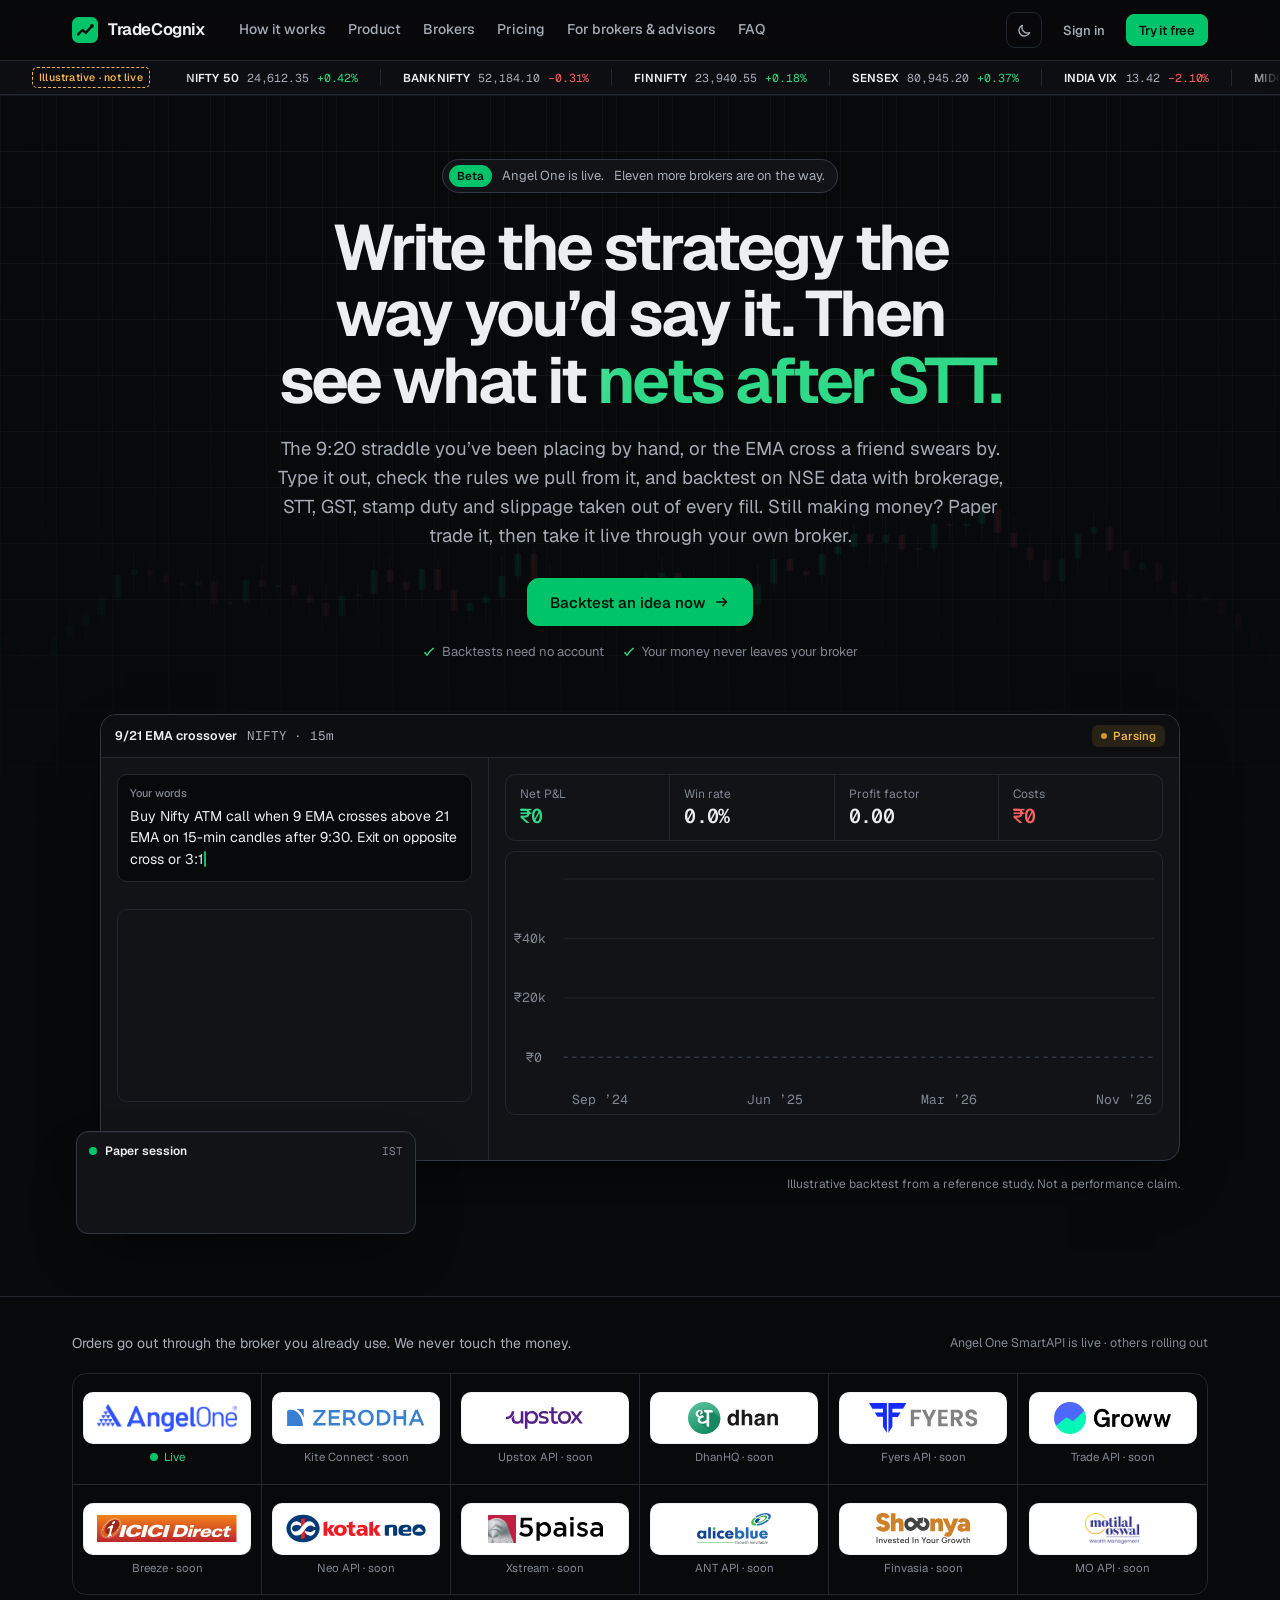
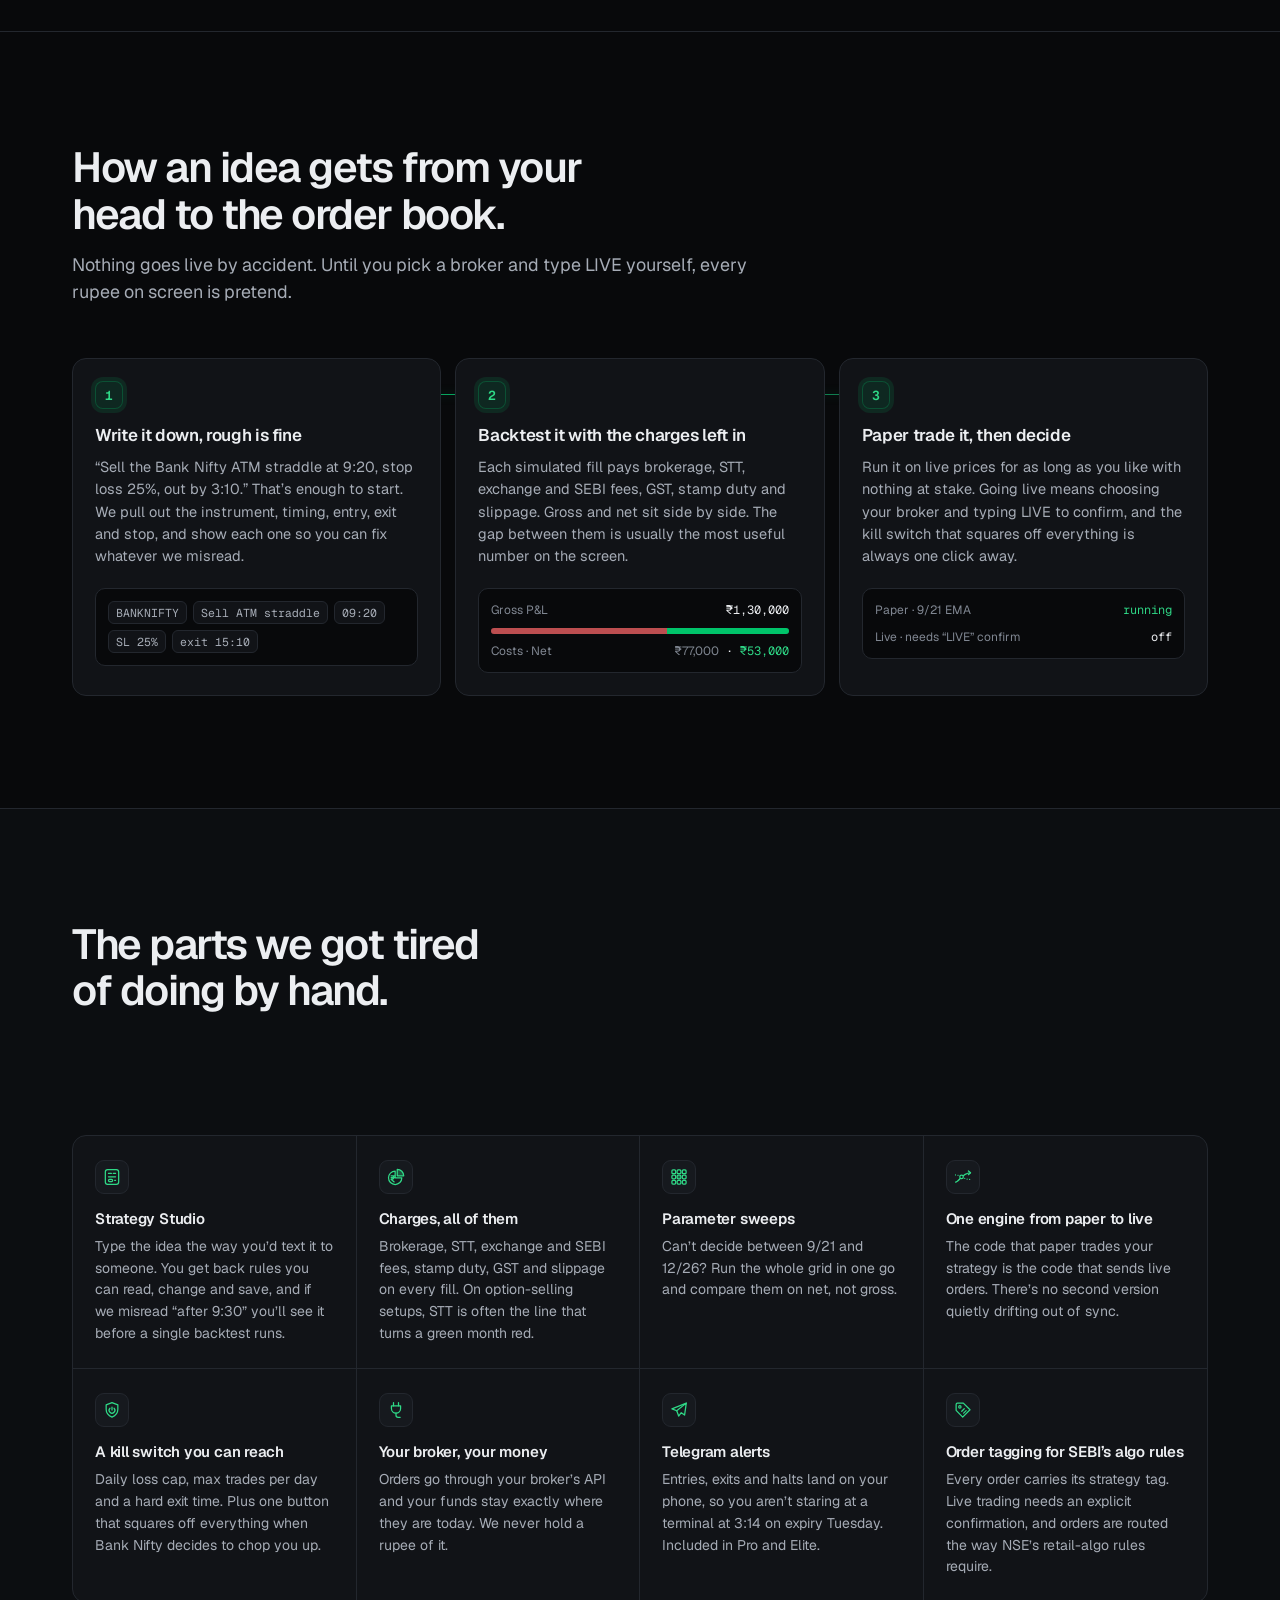
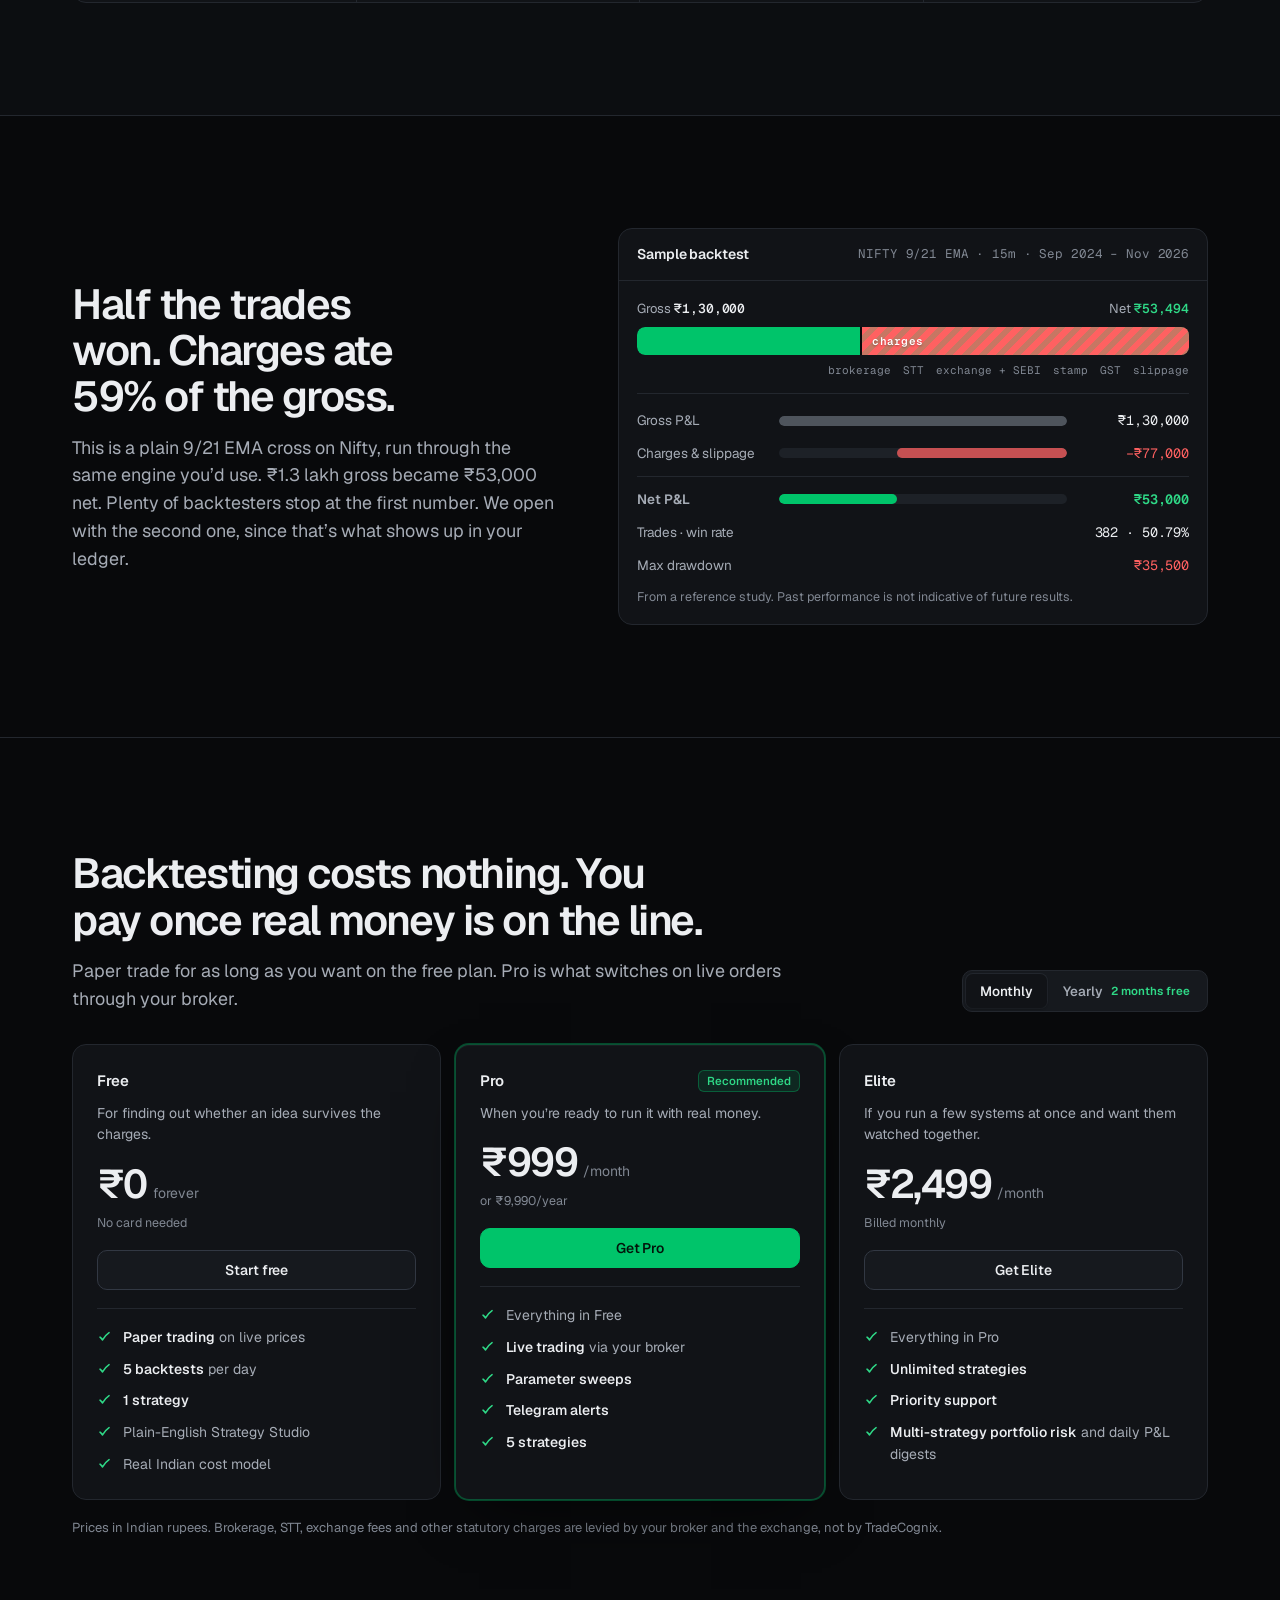
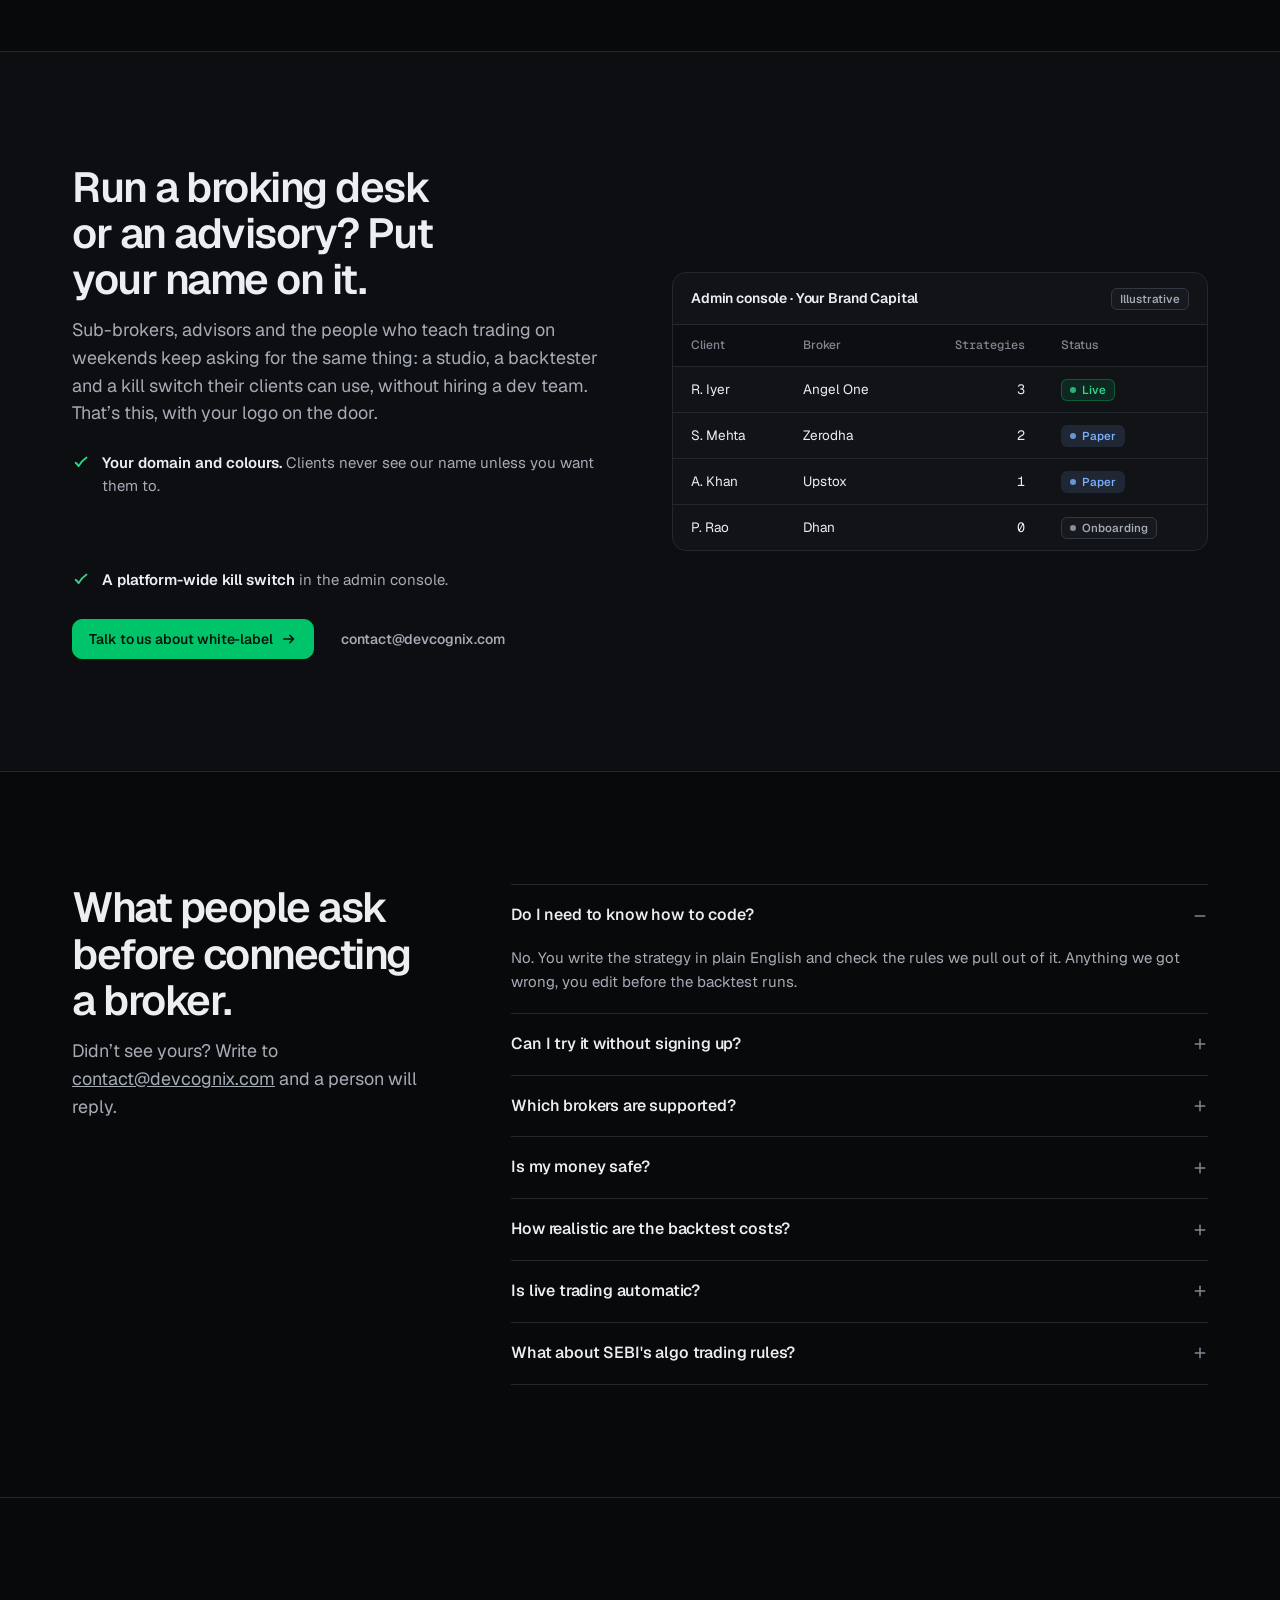
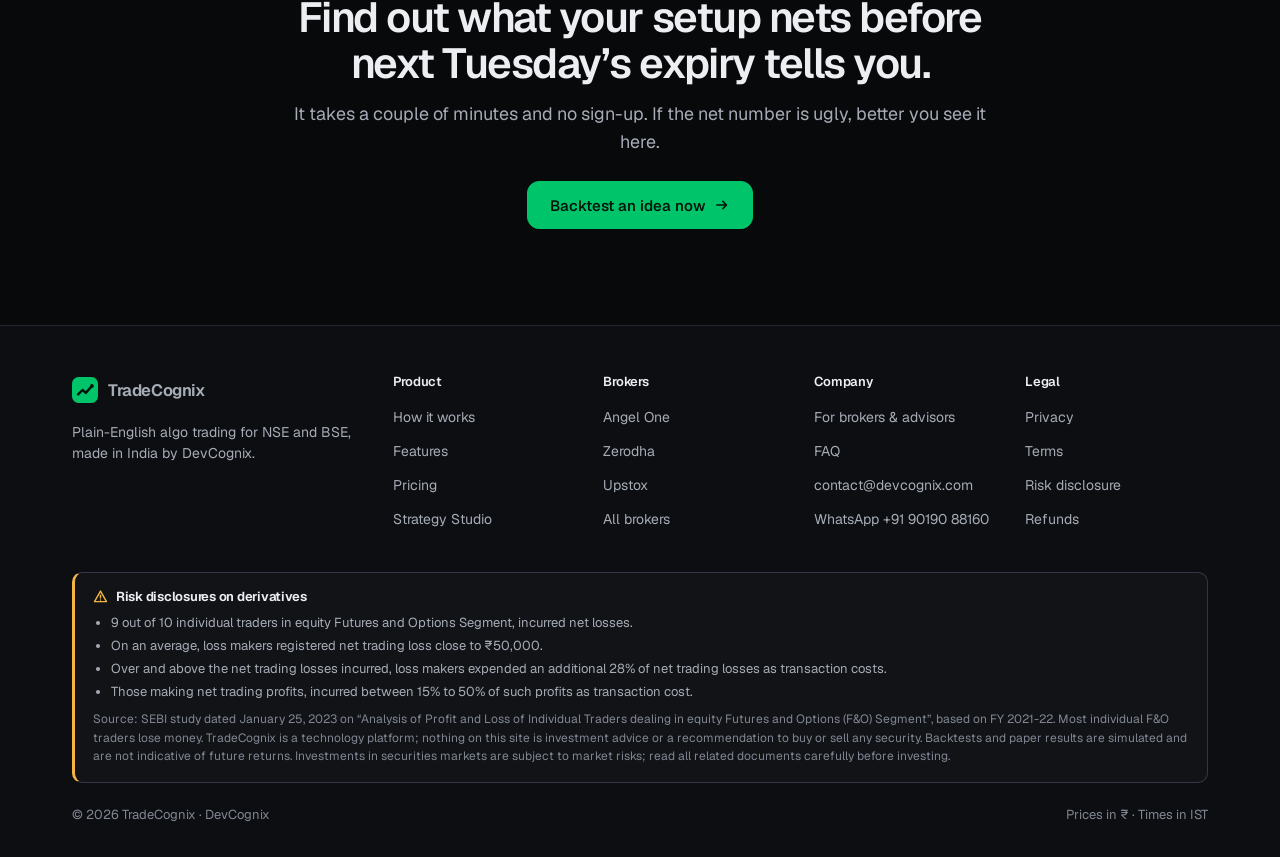
==== commit b0a1fe98: "Legal pages (privacy, terms, risk disclosure, refund) and 404; footer legal links; sitemap lists all" ====
--- a/web/index.html
+++ b/web/index.html
@@ -444,7 +444,7 @@
             <div><h4>Product</h4><ul><li><a href="#how">How it works</a></li><li><a href="#features">Features</a></li><li><a href="#pricing">Pricing</a></li><li><a href="#" data-open-app="studio">Strategy Studio</a></li></ul></div>
             <div><h4>Brokers</h4><ul><li><a href="#brokers">Angel One</a></li><li><a href="#brokers">Zerodha</a></li><li><a href="#brokers">Upstox</a></li><li><a href="#brokers">All brokers</a></li></ul></div>
             <div><h4>Company</h4><ul><li><a href="#partners">For brokers &amp; advisors</a></li><li><a href="#faq">FAQ</a></li><li><a href="mailto:contact@devcognix.com">contact@devcognix.com</a></li><li><a href="https://wa.me/919019088160" target="_blank" rel="noopener">WhatsApp +91 90190 88160</a></li></ul></div>
-            <div><h4>Legal</h4><ul><li><a href="mailto:contact@devcognix.com?subject=Privacy%20policy">Privacy</a></li><li><a href="mailto:contact@devcognix.com?subject=Terms">Terms</a></li><li><a href="#risk">Risk disclosure</a></li></ul></div>
+            <div><h4>Legal</h4><ul><li><a href="privacy.html">Privacy</a></li><li><a href="terms.html">Terms</a></li><li><a href="risk-disclosure.html">Risk disclosure</a></li><li><a href="refund.html">Refunds</a></li></ul></div>
           </div>
 
           <section class="risk" id="risk" aria-labelledby="risk-title">
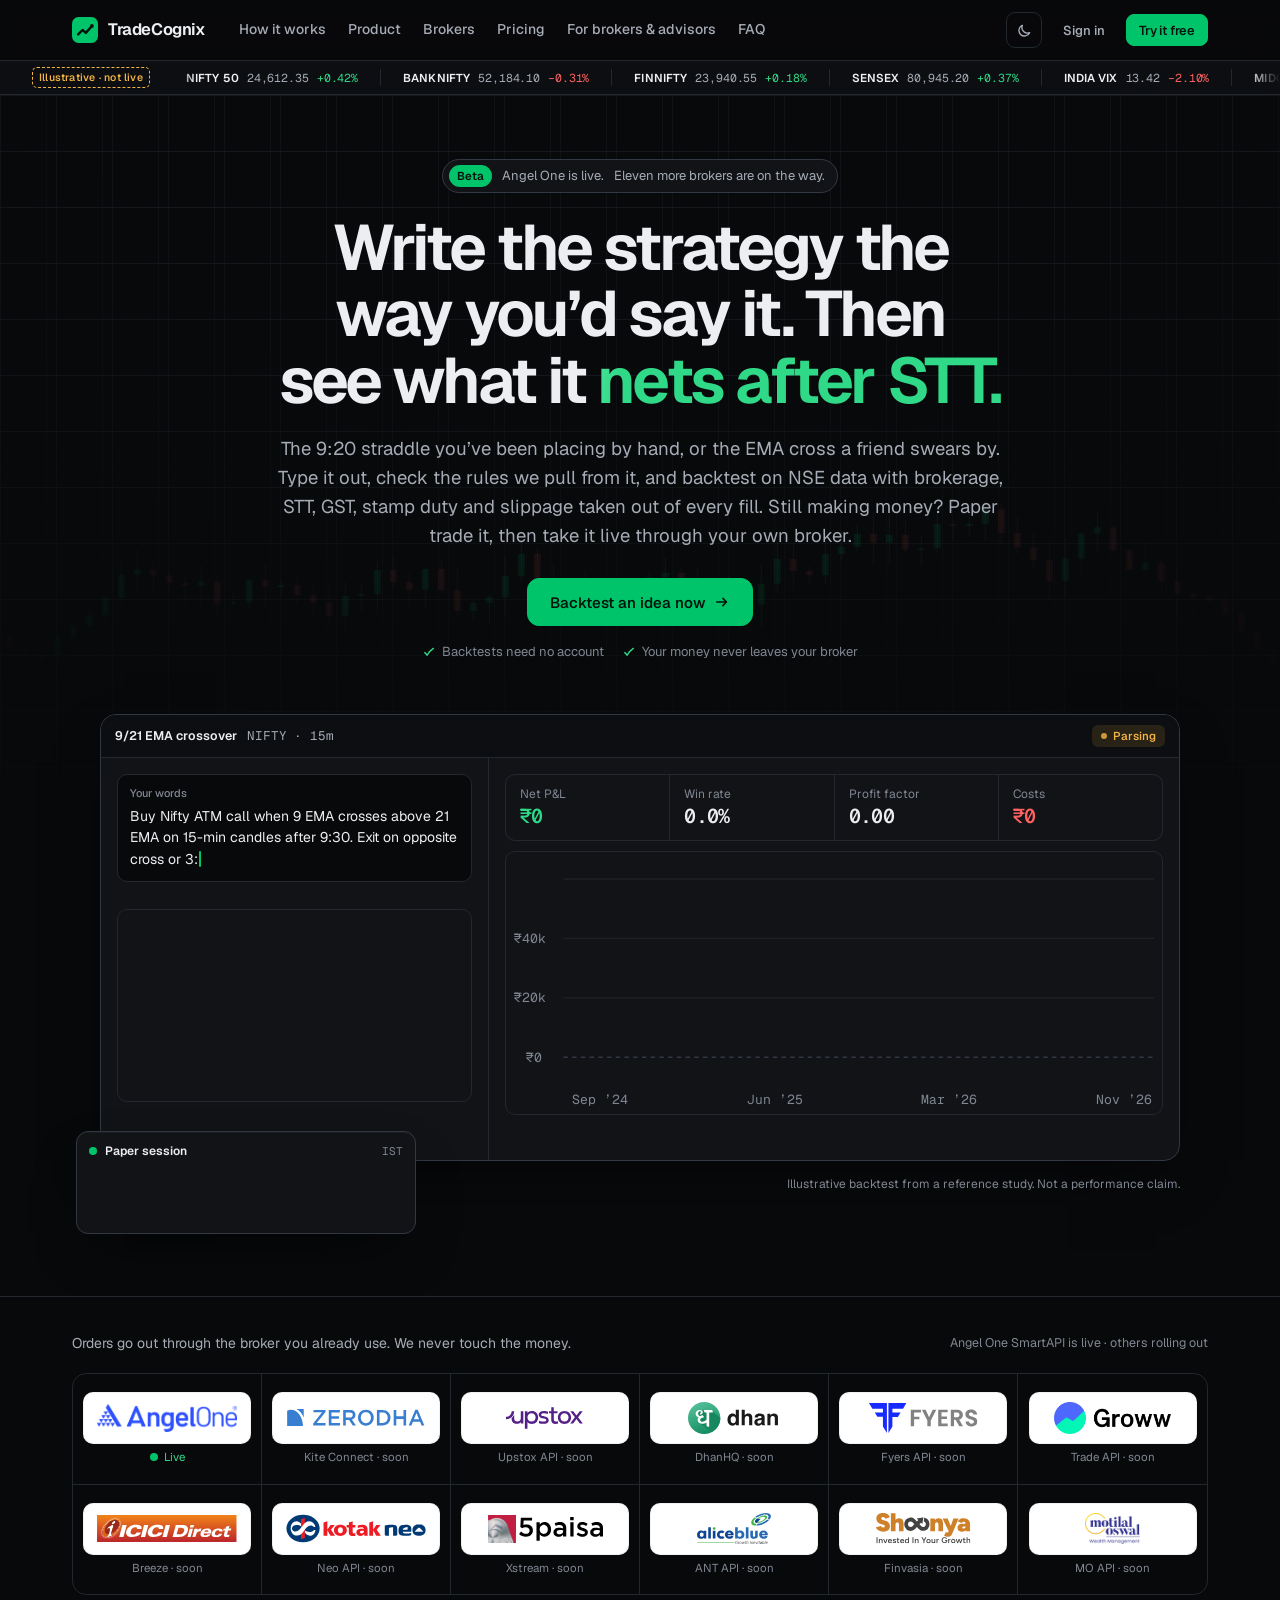
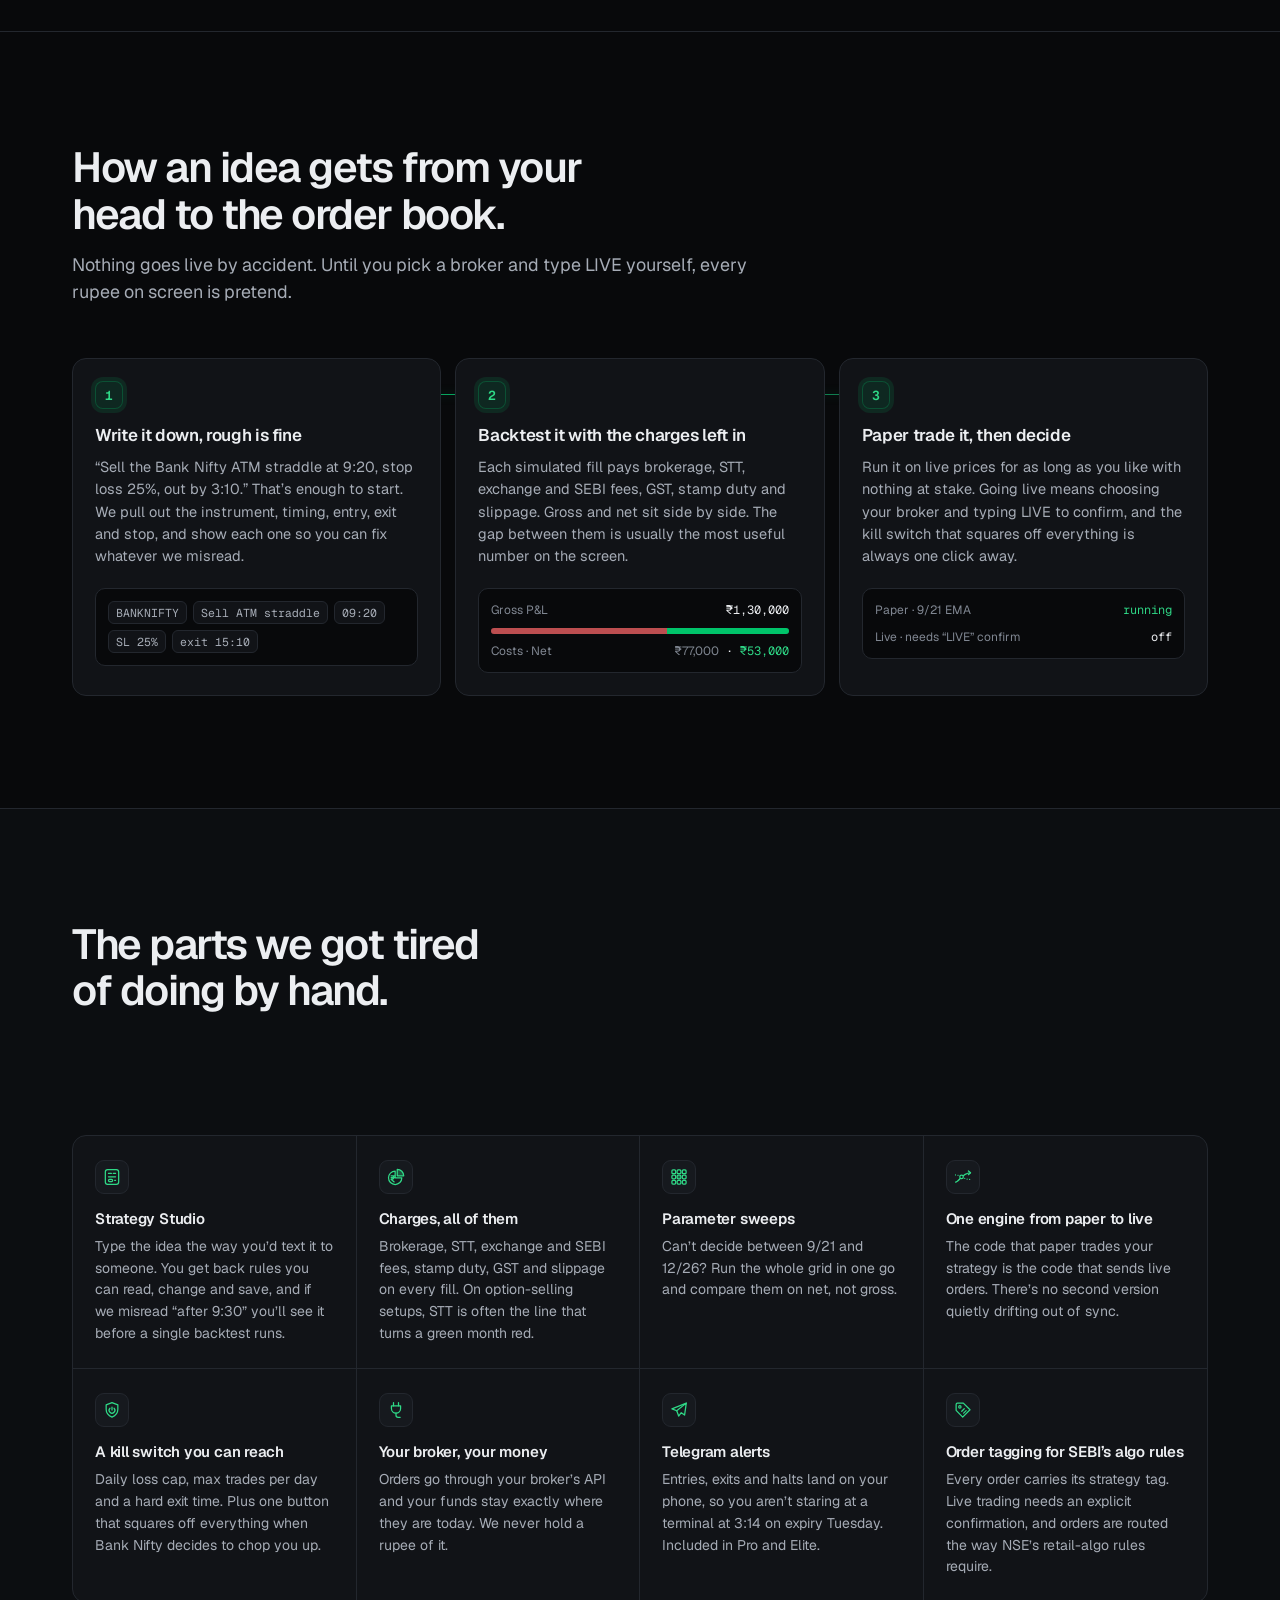
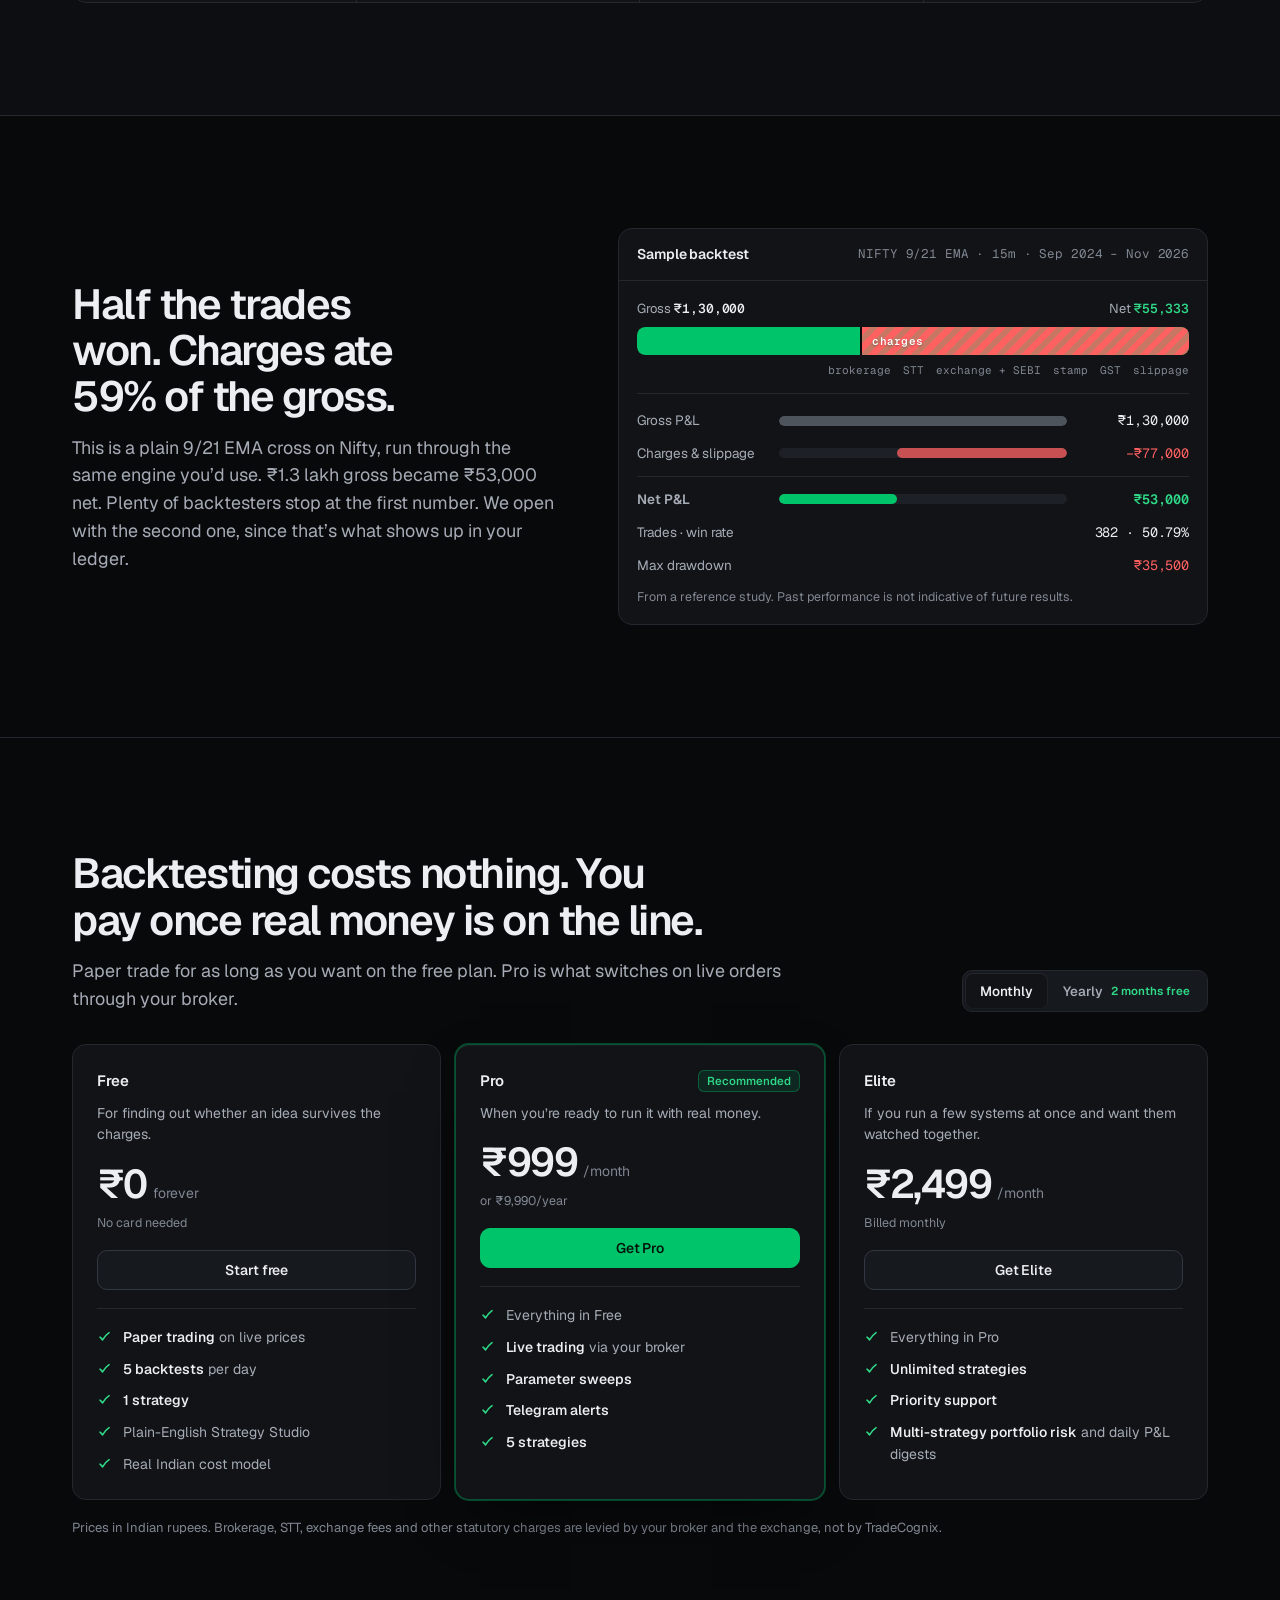
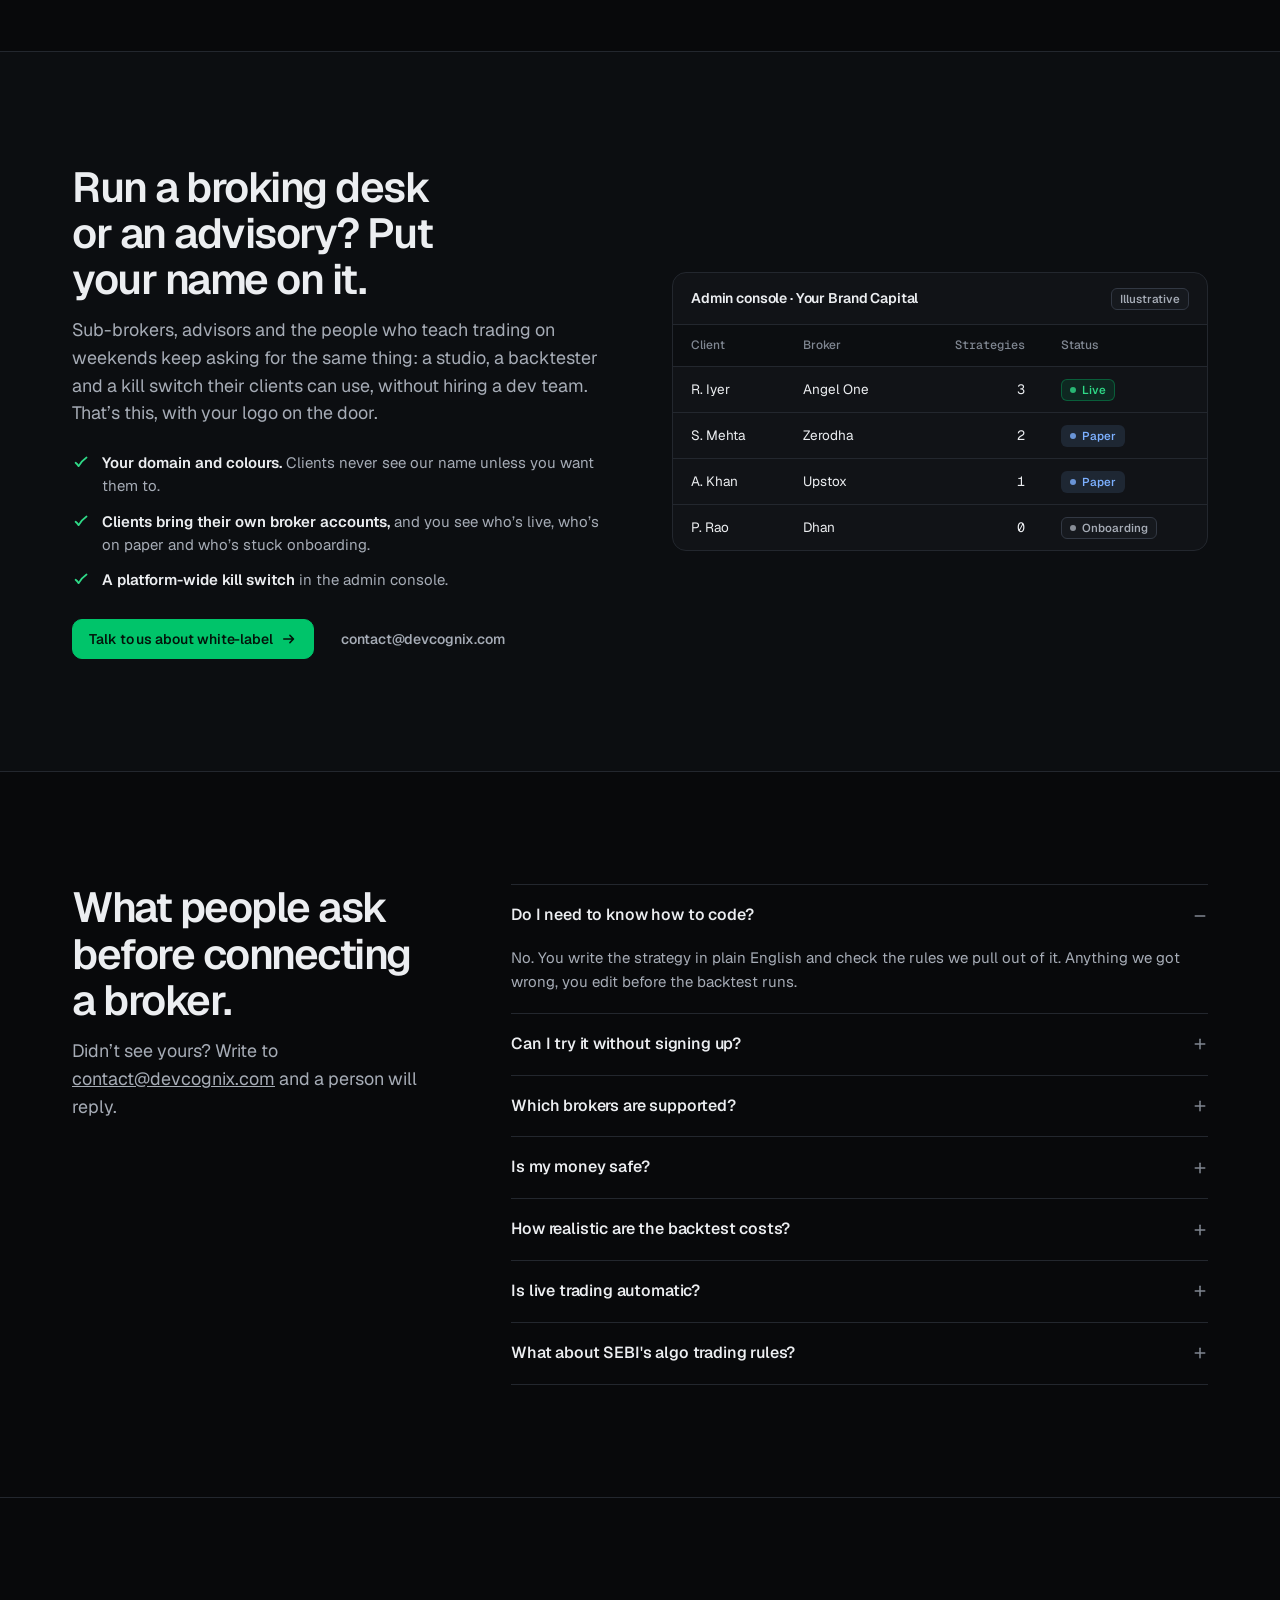
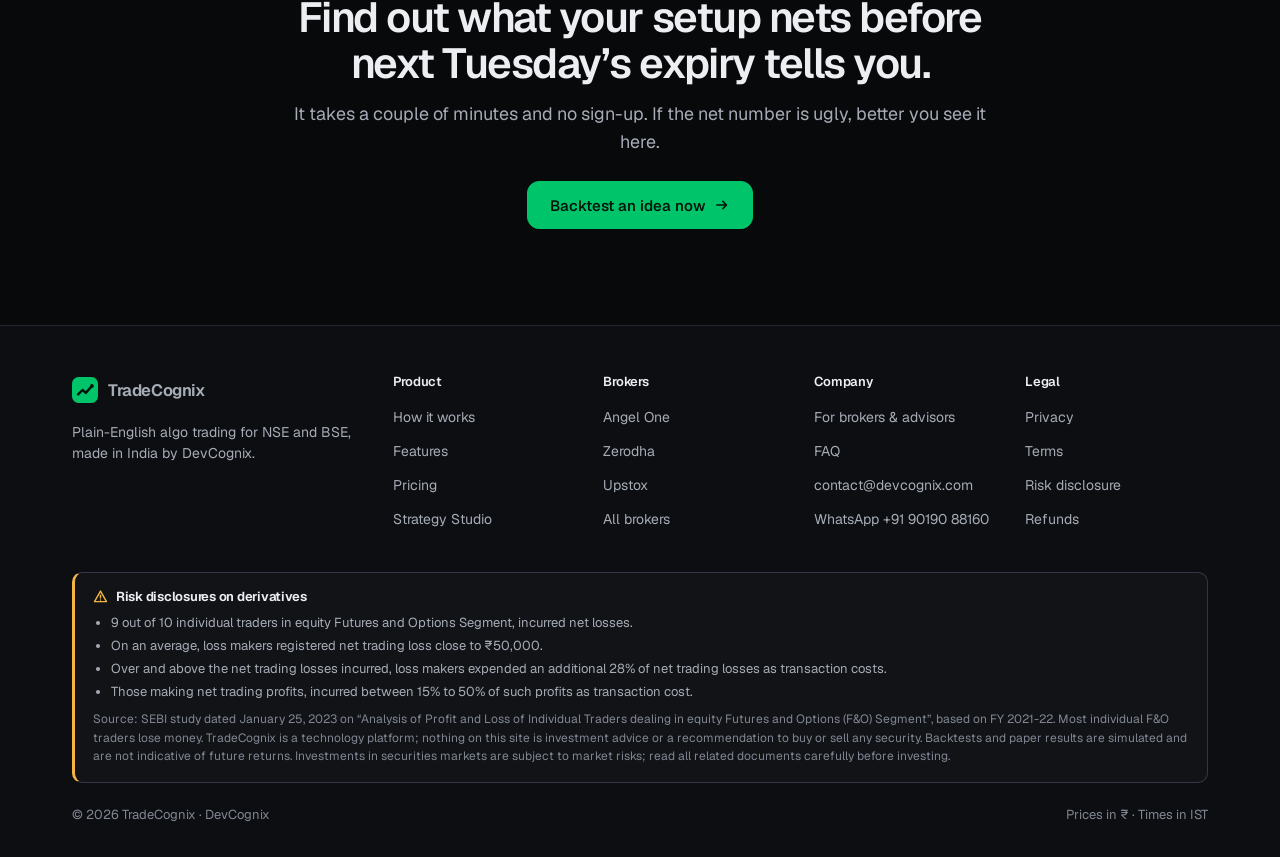
==== commit 9f497305: "Studio template gallery: 8 templates the engine fully parses (replaces example chips); no textarea f" ====
--- a/web/index.html
+++ b/web/index.html
@@ -569,14 +569,18 @@
                       <textarea id="x-input" class="textarea" maxlength="600" spellcheck="false" aria-describedby="x-input-hint" placeholder="e.g. Buy Nifty ATM call when 9 EMA crosses above 21 EMA on 15-min candles after 9:30 AM. Exit on opposite cross or 3:15 PM. Max 2 trades a day.">Buy Nifty ATM call when 9 EMA crosses above 21 EMA on 15-min candles after 9:30 AM. Exit on opposite cross or 3:15 PM. Max 2 trades a day.</textarea>
                     </div>
                     <div class="prompt-meta"><span class="hint" id="x-input-hint" aria-live="polite">Include instrument, entry, exit and a risk limit.</span><span class="hint num" id="x-count">0/600</span></div>
-                    <div class="chips" role="group" aria-label="Example prompts">
-                      <span class="chips__label">Try an example</span>
-                      <button class="chip" type="button" data-ex="Buy Nifty ATM call when 9 EMA crosses above 21 EMA on 15-min candles after 9:30 AM. Exit on opposite cross or 3:15 PM. Max 2 trades a day.">9/21 EMA on Nifty</button>
-                      <button class="chip" type="button" data-ex="Sell BankNifty ATM straddle at 9:20 AM. Stop loss 25% on each leg. Exit everything at 3:10 PM. Max 1 trade a day.">BankNifty straddle 9:20</button>
-                      <button class="chip" type="button" data-ex="Buy Nifty ATM put when price breaks below the 9:15 to 9:30 opening range on 5-min candles. Stop loss 1%, target 2%. Exit by 3:15 PM. Max 1 trade a day.">Opening range breakdown</button>
-                      <button class="chip" type="button" data-ex="Buy Reliance when RSI 14 drops below 30 on 30-min candles and sell when RSI crosses above 60. Max 3 trades a day, daily loss limit 5000.">RSI mean reversion</button>
-                      <button class="chip" type="button" data-ex="Buy Nifty futures when Supertrend 10,3 turns green on 30-min candles. Exit when Supertrend turns red. Max 1 trade a day.">Supertrend futures</button>
-                      <button class="chip" type="button" data-ex="Buy HDFC Bank when price pulls back to VWAP on 5-min candles after 10:00 AM while above 21 EMA. Stop loss 0.5%, exit at 3:15 PM. Max 2 trades a day.">VWAP pullback</button>
+                    <div class="tpls" role="group" aria-labelledby="x-tpl-label">
+                      <p class="tpls__label" id="x-tpl-label">Start from a template</p>
+                      <div class="tpls__grid">
+                      <button class="tpl" type="button" data-ex="Sell BankNifty ATM straddle at 9:20 AM on 5-min candles. Stop loss 25% on each leg. Exit everything at 3:10 PM. Max 1 trade a day." data-tpl="straddle"><span class="tpl__name">BankNifty 9:20 straddle</span><span class="tpl__desc">Sell both ATM legs at 9:20, 25% stop on each.</span><span class="tpl__tags">BankNifty · 5m · Options sell</span></button>
+                      <button class="tpl" type="button" data-ex="Buy Nifty futures when 9 EMA crosses above 21 EMA on 15-min candles after 9:30 AM. Exit on opposite cross or 3:15 PM. Max 2 trades a day." data-tpl="ema"><span class="tpl__name">9/21 EMA cross</span><span class="tpl__desc">Ride Nifty futures on a 15-minute trend change.</span><span class="tpl__tags">Nifty · 15m · Futures</span></button>
+                      <button class="tpl" type="button" data-ex="Buy Nifty ATM call when price breaks above the 9:15 to 9:30 opening range on 5-min candles. Stop loss 1%, target 2%. Exit by 3:15 PM. Max 1 trade a day." data-tpl="orb"><span class="tpl__name">Opening range breakout</span><span class="tpl__desc">Buy the ATM call when price clears the first 15 minutes.</span><span class="tpl__tags">Nifty · 5m · Options buy</span></button>
+                      <button class="tpl" type="button" data-ex="Buy BankNifty futures when Supertrend 10,3 turns green on 5-min candles. Exit when Supertrend turns red or at 3:15 PM. Max 2 trades a day." data-tpl="st"><span class="tpl__name">Supertrend 10,3</span><span class="tpl__desc">Follow Supertrend flips on BankNifty futures.</span><span class="tpl__tags">BankNifty · 5m · Futures</span></button>
+                      <button class="tpl" type="button" data-ex="Buy Reliance when RSI 14 drops below 30 on daily candles and sell when RSI crosses above 70. Stop loss 8%." data-tpl="rsi"><span class="tpl__name">RSI 30/70 swing</span><span class="tpl__desc">Buy Reliance when oversold, sell when overbought.</span><span class="tpl__tags">Reliance · Daily · Equity</span></button>
+                      <button class="tpl" type="button" data-ex="Sell Nifty strangle 2 strikes out of the money at 9:30 AM on 5-min candles. Stop loss 30% on each leg. Exit at 3:15 PM. Max 1 trade a day." data-tpl="ic"><span class="tpl__name">9:30 short strangle</span><span class="tpl__desc">Sell Nifty 2 strikes out of the money, 30% stop on each leg.</span><span class="tpl__tags">Nifty · 5m · Options sell</span></button>
+                      <button class="tpl" type="button" data-ex="Buy HDFC Bank when price pulls back to VWAP on 5-min candles after 10:00 AM while above 21 EMA. Stop loss 0.5%, target 1%. Exit at 3:15 PM. Max 2 trades a day." data-tpl="vwap"><span class="tpl__name">VWAP pullback</span><span class="tpl__desc">Buy HDFC Bank dips to VWAP while it trends up.</span><span class="tpl__tags">HDFC Bank · 5m · Equity</span></button>
+                      <button class="tpl" type="button" data-ex="Sell BankNifty futures when price crosses below VWAP while below 21 EMA on 5-min candles after 9:45 AM. Stop loss 0.4%, target 0.8%. Exit at 3:15 PM. Max 2 trades a day." data-tpl="gap"><span class="tpl__name">VWAP breakdown short</span><span class="tpl__desc">Sell BankNifty futures when price slips under VWAP in a downtrend.</span><span class="tpl__tags">BankNifty · 5m · Futures</span></button>
+                      </div>
                     </div>
                     <div class="studio__actions">
                       <button class="btn btn--primary" type="button" id="x-gen">Generate rules <kbd class="kbd-mod">Ctrl ↵</kbd></button>
--- a/web/styles.css
+++ b/web/styles.css
@@ -605,6 +605,21 @@
 @media (max-width: 1180px) { .studio { grid-template-columns: 1fr; } .studio__left { position: static; } }
 .prompt-wrap { position: relative; }
 .prompt-meta { display: flex; justify-content: space-between; gap: 12px; margin-top: 8px; align-items: center; min-height: 18px; }
+.tpls { margin-top: 14px; }
+.tpls__label { font-size: 12px; color: var(--text-3); margin: 0 0 8px; }
+.tpls__grid { display: grid; grid-template-columns: repeat(2, minmax(0, 1fr)); gap: 8px; }
+.tpl { display: grid; gap: 3px; text-align: left; padding: 10px 12px; border-radius: var(--r-sm); border: 1px solid var(--border); background: var(--surface); color: var(--text); cursor: pointer; font: inherit; transition: border-color .15s, background .15s, transform .15s var(--ease); }
+.tpl:hover { border-color: var(--brand-line); background: var(--brand-soft); }
+.tpl:focus-visible { outline: 2px solid var(--focus); outline-offset: 2px; }
+.tpl[aria-pressed="true"] { border-color: var(--brand); background: var(--brand-soft); }
+.tpl__name { font-size: 13.5px; font-weight: 600; }
+.tpl__desc { font-size: 12.5px; color: var(--text-2); line-height: 1.4; }
+.tpl__tags { font: 400 11px var(--font-mono); color: var(--text-3); margin-top: 2px; }
+@media (max-width: 560px) {
+  .tpls__grid { grid-template-columns: none; grid-auto-flow: column; grid-auto-columns: 78%; overflow-x: auto; scroll-snap-type: x mandatory; padding-bottom: 6px; -webkit-overflow-scrolling: touch; }
+  .tpl { scroll-snap-align: start; }
+}
+@media (prefers-reduced-motion: reduce) { .tpl { transition: none; } }
 .chips { display: flex; flex-wrap: wrap; gap: 6px; margin-top: 12px; }
 .chips__label { width: 100%; font-size: 12px; color: var(--text-3); margin-bottom: 2px; }
 .chip { min-height: 30px; padding: 0 10px; border-radius: 999px; border: 1px solid var(--border-strong); background: var(--surface); color: var(--text-2); font-size: 12.5px; font-weight: 500; cursor: pointer; transition: border-color 0.15s, color 0.15s, background 0.15s; }
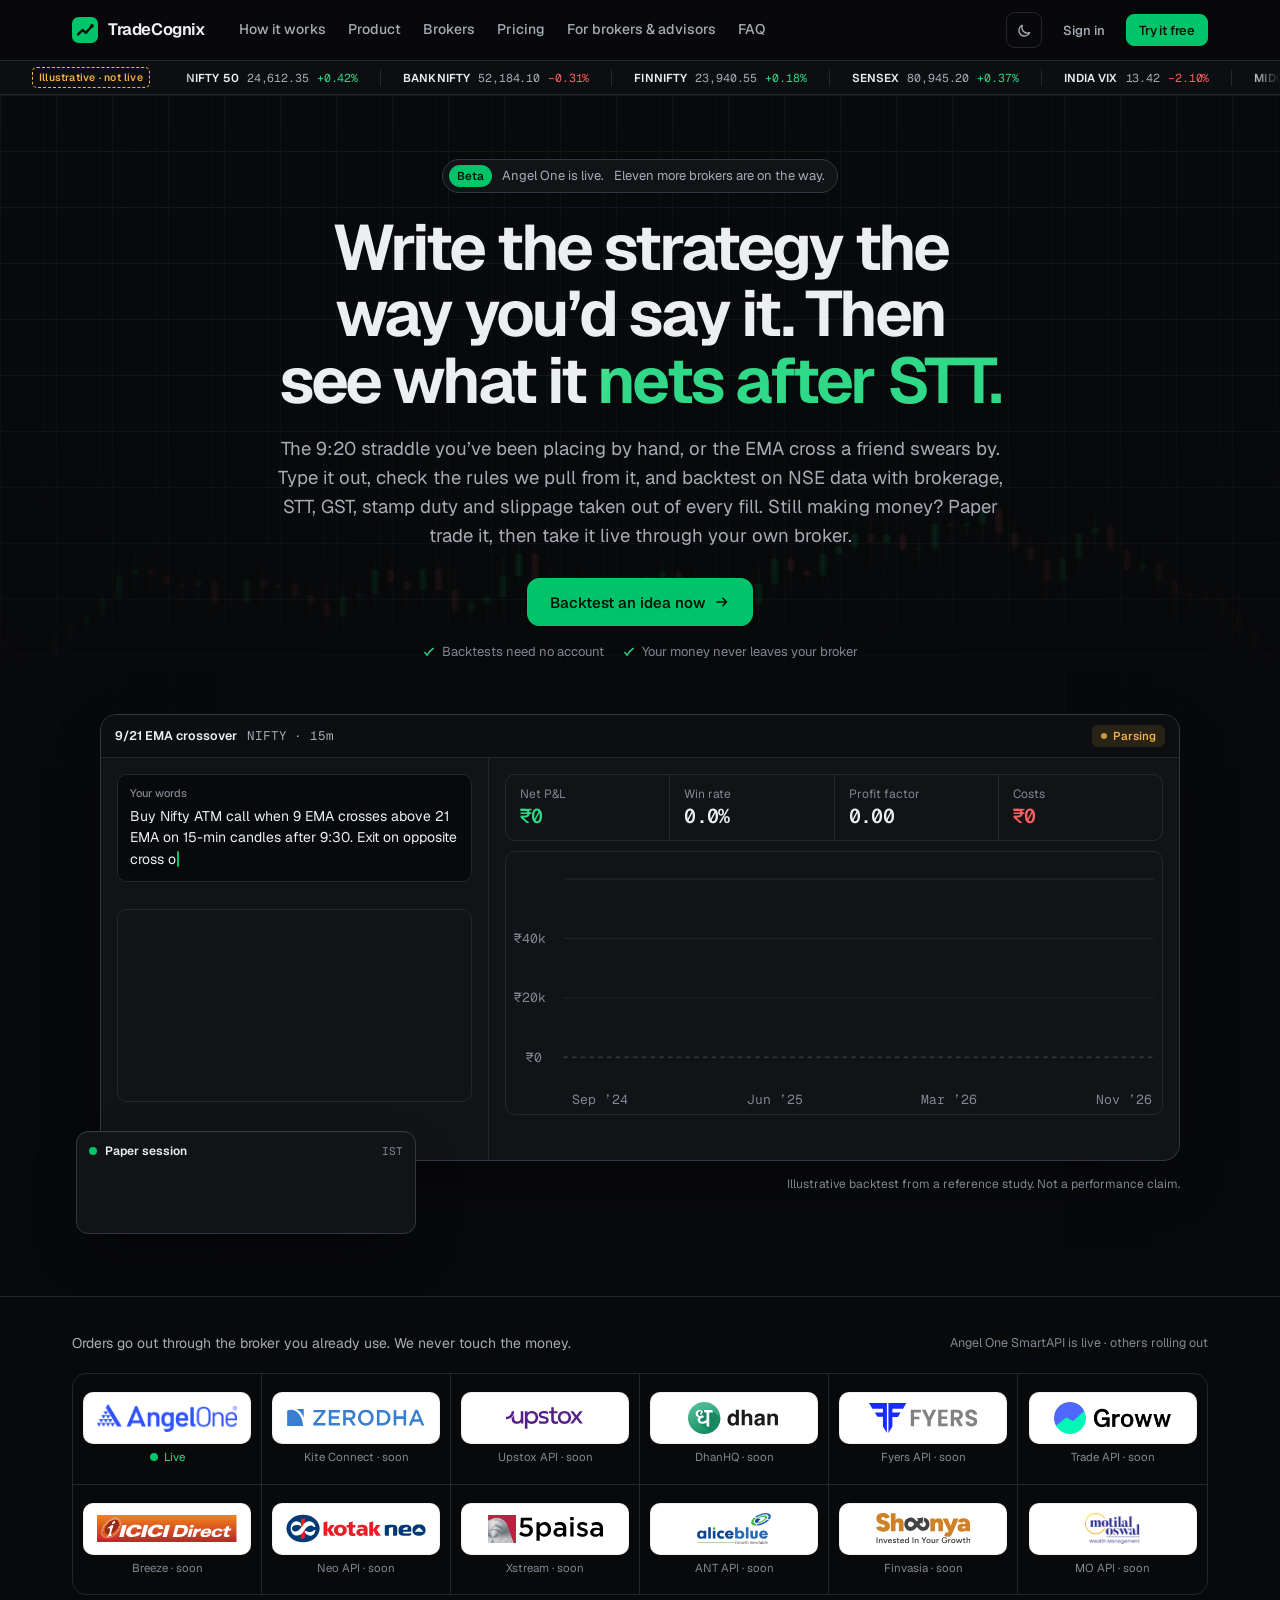
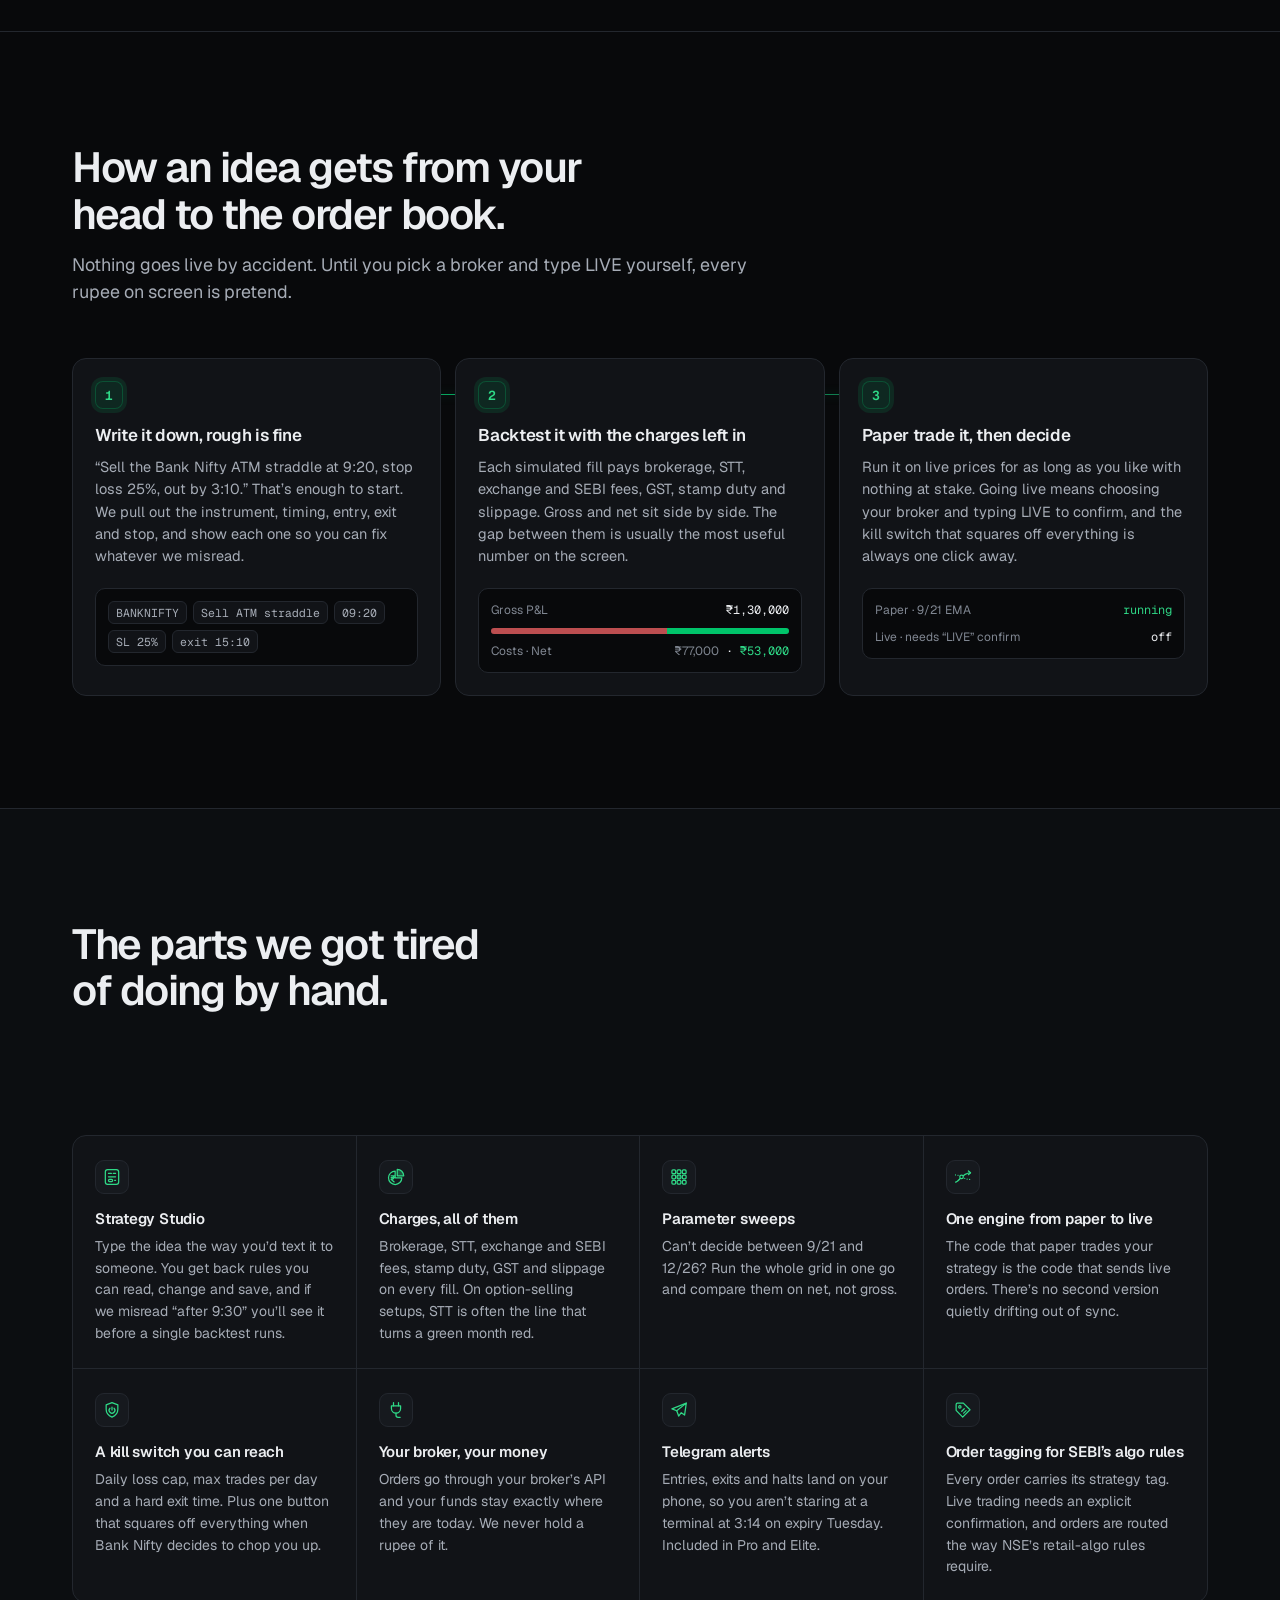
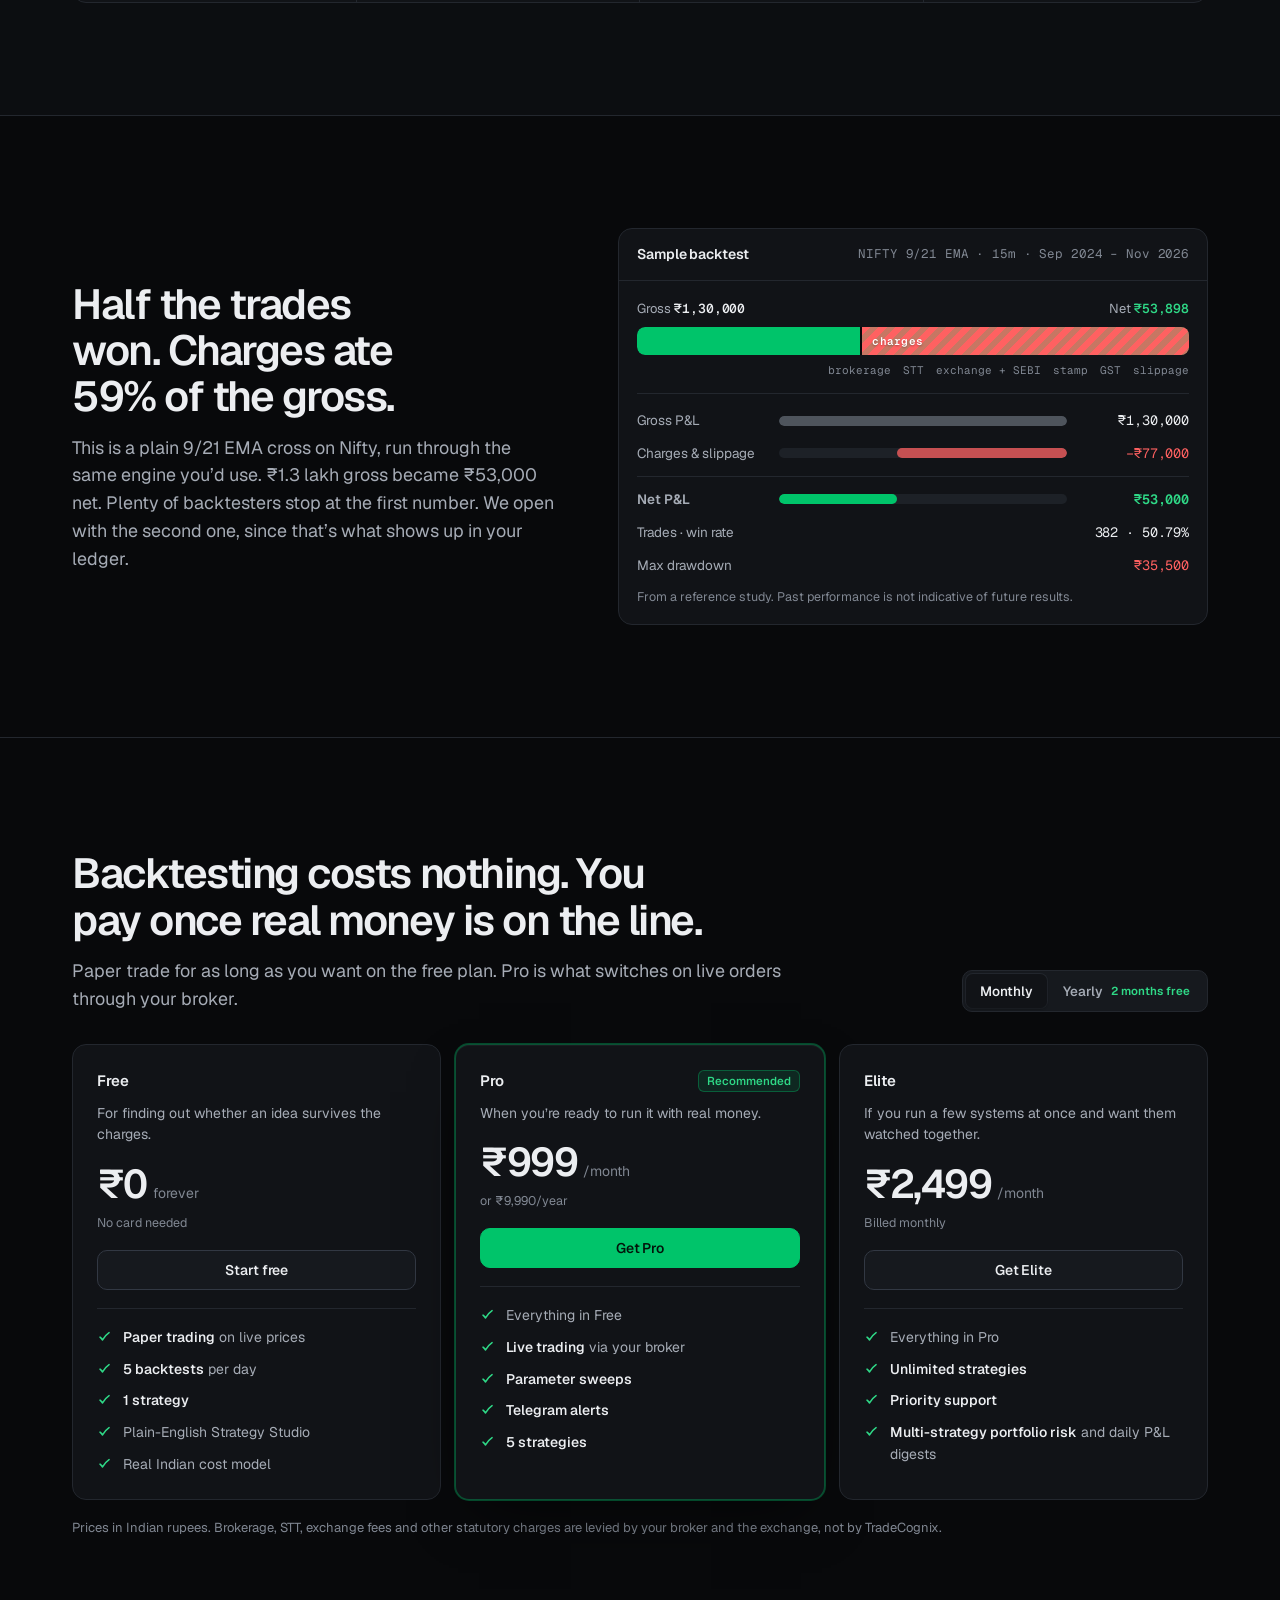
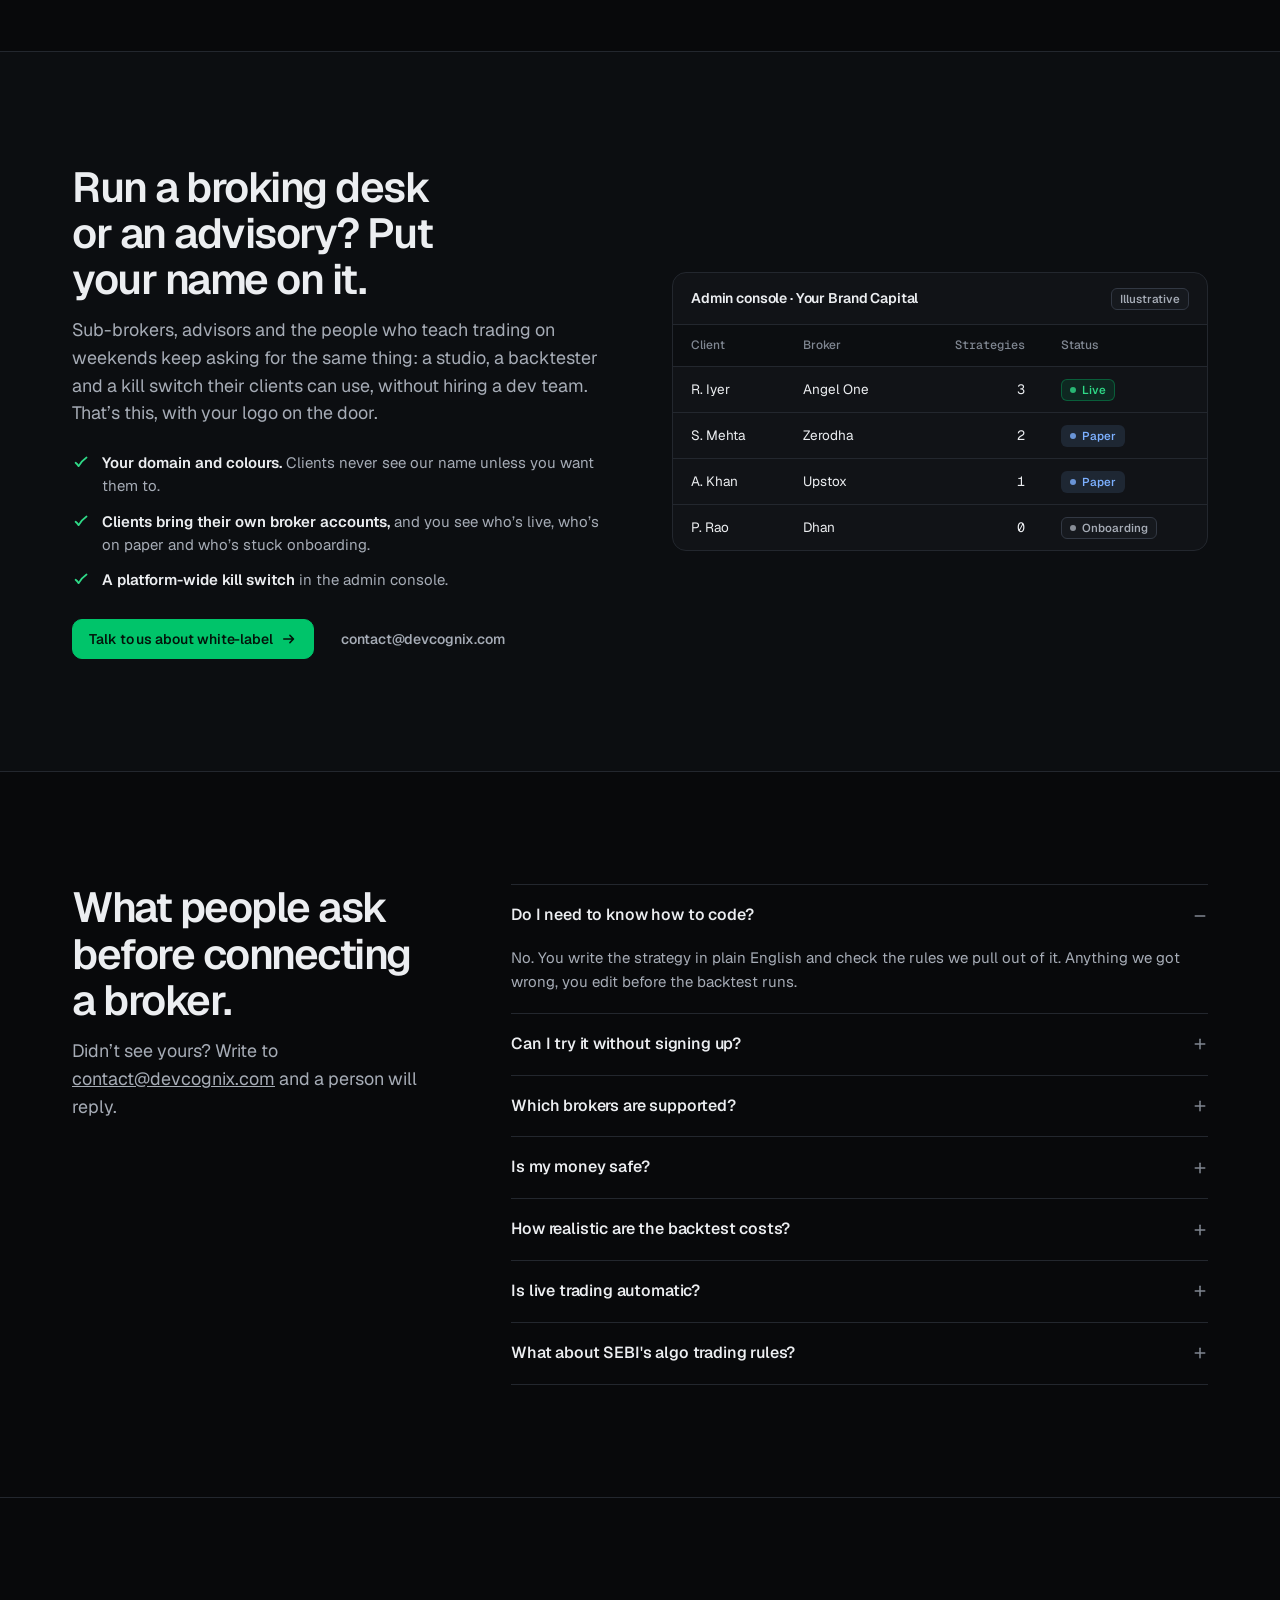
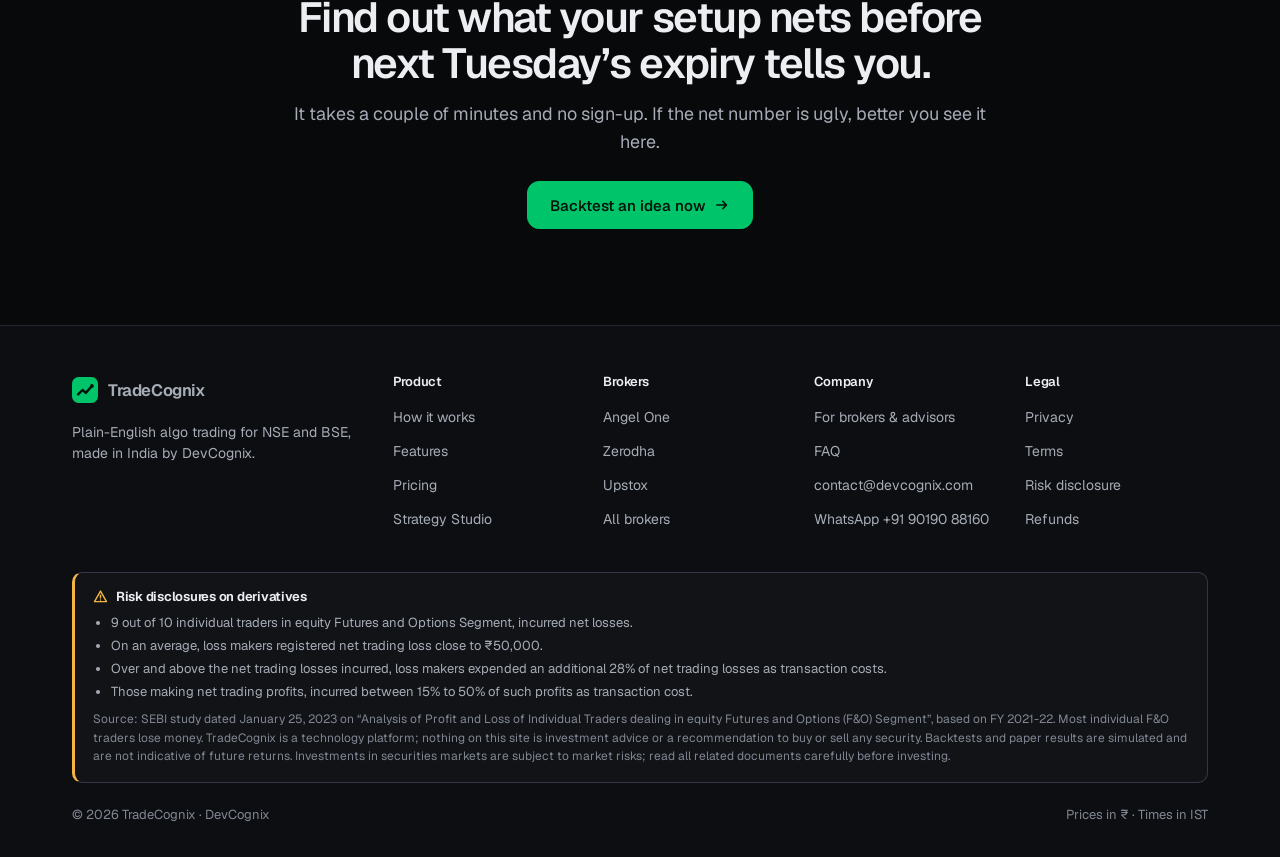
==== commit a6fa1e62: "Studio first-run guide: 3-step coach that follows progress (template, backtest, paper), dismissible " ====
--- a/web/index.html
+++ b/web/index.html
@@ -552,6 +552,7 @@
           <section class="view" data-v="studio" hidden>
             <div class="vhead">
               <div><h1>Strategy Studio</h1><p>Describe it in plain English. Review the rules. Backtest with real Indian costs.</p></div>
+              <button class="linkbtn" type="button" id="x-guide-show" hidden>Show guide</button>
               <span class="badge badge--plain" id="x-engine-note">Rule-based parser · demo</span>
             </div>
             <ol class="flow" id="x-flow" aria-label="Progress">
@@ -560,6 +561,14 @@
               <li data-step="3"><b>3</b><span>Paper trade</span><small>&nbsp;· free account</small></li>
               <li data-step="4"><b>4</b><span>Go live</span><small>&nbsp;· your broker</small></li>
             </ol>
+            <div class="guide" id="x-guide" role="region" aria-label="First-time guide" hidden>
+              <span class="guide__step num" id="x-guide-step">1/3</span>
+              <p class="guide__text" id="x-guide-text"></p>
+              <div class="guide__actions">
+                <button class="btn btn--ghost btn--sm" type="button" id="x-guide-act" hidden></button>
+                <button class="guide__close" type="button" id="x-guide-close" aria-label="Hide the guide">Hide</button>
+              </div>
+            </div>
             <div class="studio">
               <div class="studio__left">
                 <div class="panel">
--- a/web/styles.css
+++ b/web/styles.css
@@ -590,6 +590,18 @@
 .cap small { display: block; font-size: 12px; font-weight: 400; color: var(--text-3); margin-top: 2px; letter-spacing: 0; }
 
 /* studio */
+.guide { display: flex; align-items: center; gap: 12px; margin-top: 14px; padding: 12px 14px; border: 1px solid var(--brand-line); border-left: 3px solid var(--brand); border-radius: 10px; background: var(--brand-soft); animation: guide-in .25s var(--ease) both; }
+.guide[hidden] { display: none; }
+.guide__step { flex: none; font: 600 11.5px var(--font-mono); color: var(--brand); }
+.guide__text { flex: 1; margin: 0; font-size: 13.5px; line-height: 1.45; color: var(--text); min-width: 0; }
+.guide__actions { flex: none; display: flex; align-items: center; gap: 8px; }
+.guide__close { border: 0; background: none; color: var(--text-3); font: inherit; font-size: 12.5px; cursor: pointer; padding: 6px 4px; }
+.guide__close:hover { color: var(--text); }
+.linkbtn { border: 0; background: none; padding: 0; color: var(--text-2); font: inherit; font-size: 12.5px; text-decoration: underline; text-underline-offset: 3px; cursor: pointer; margin-right: 10px; }
+.linkbtn:hover { color: var(--text); }
+@keyframes guide-in { from { opacity: 0; transform: translateY(-4px); } to { opacity: 1; transform: none; } }
+@media (prefers-reduced-motion: reduce) { .guide { animation: none; } }
+@media (max-width: 640px) { .guide { flex-wrap: wrap; } .guide__text { flex-basis: calc(100% - 40px); } .guide__actions { width: 100%; justify-content: flex-end; } }
 .flow { display: flex; align-items: center; gap: 0; list-style: none; margin: 0; padding: 0; border: 1px solid var(--border); border-radius: 10px; background: var(--surface); overflow: hidden; }
 .flow li { flex: 1; display: flex; align-items: center; gap: 8px; padding: 10px 14px; font-size: 13px; color: var(--text-3); border-right: 1px solid var(--border); min-width: 0; white-space: nowrap; }
 .flow li:last-child { border-right: 0; }
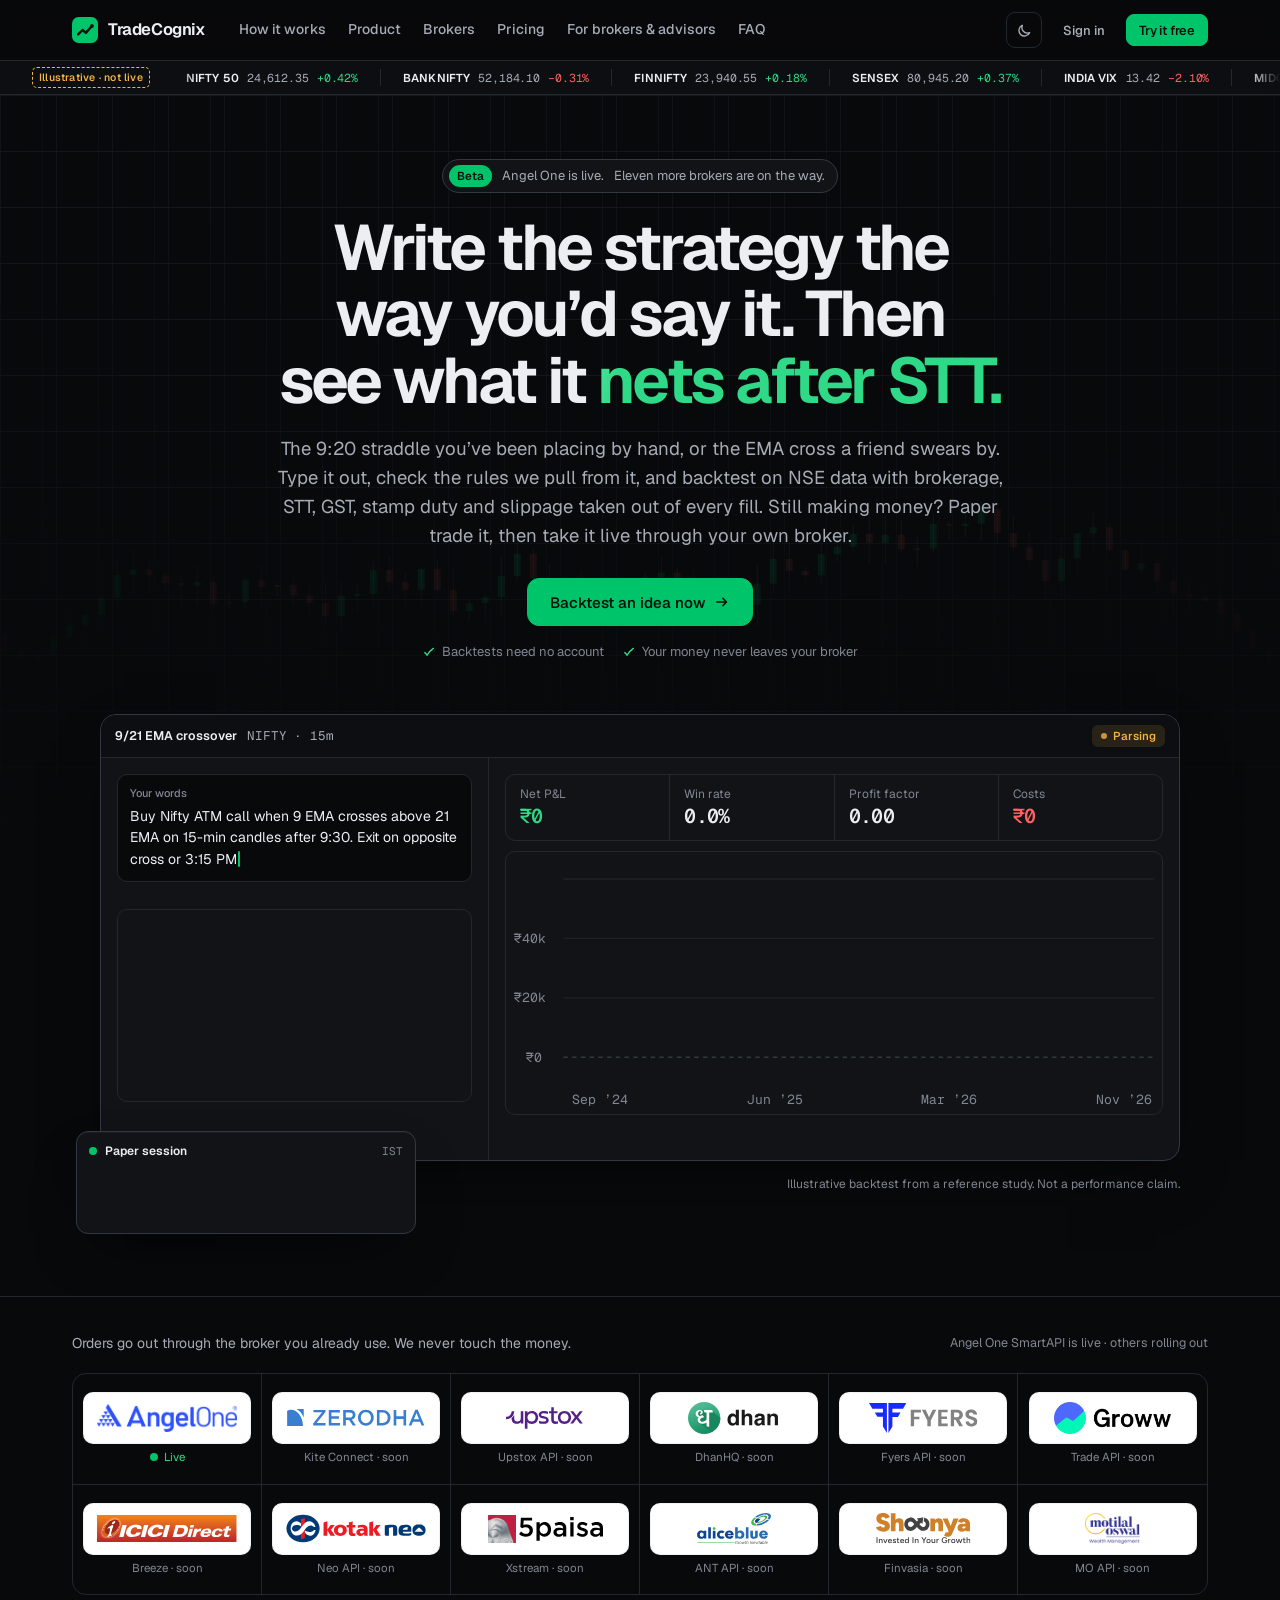
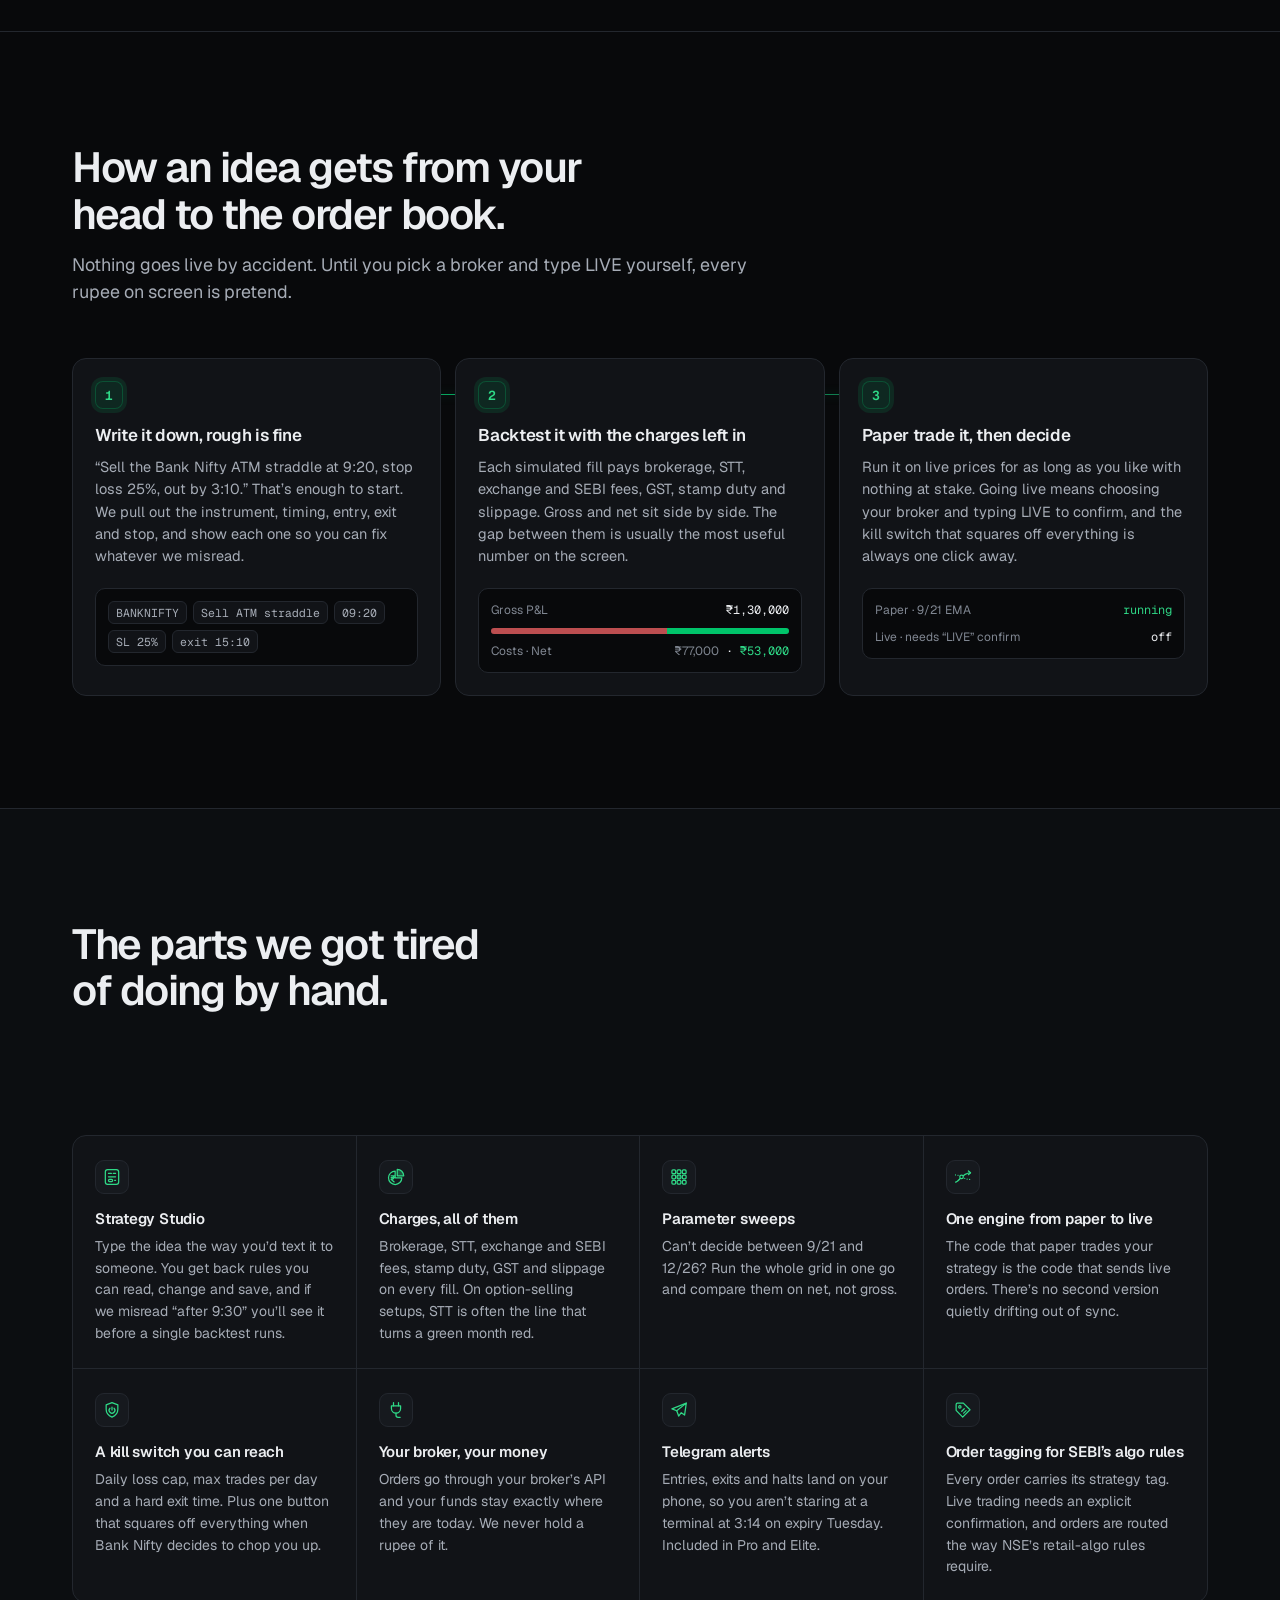
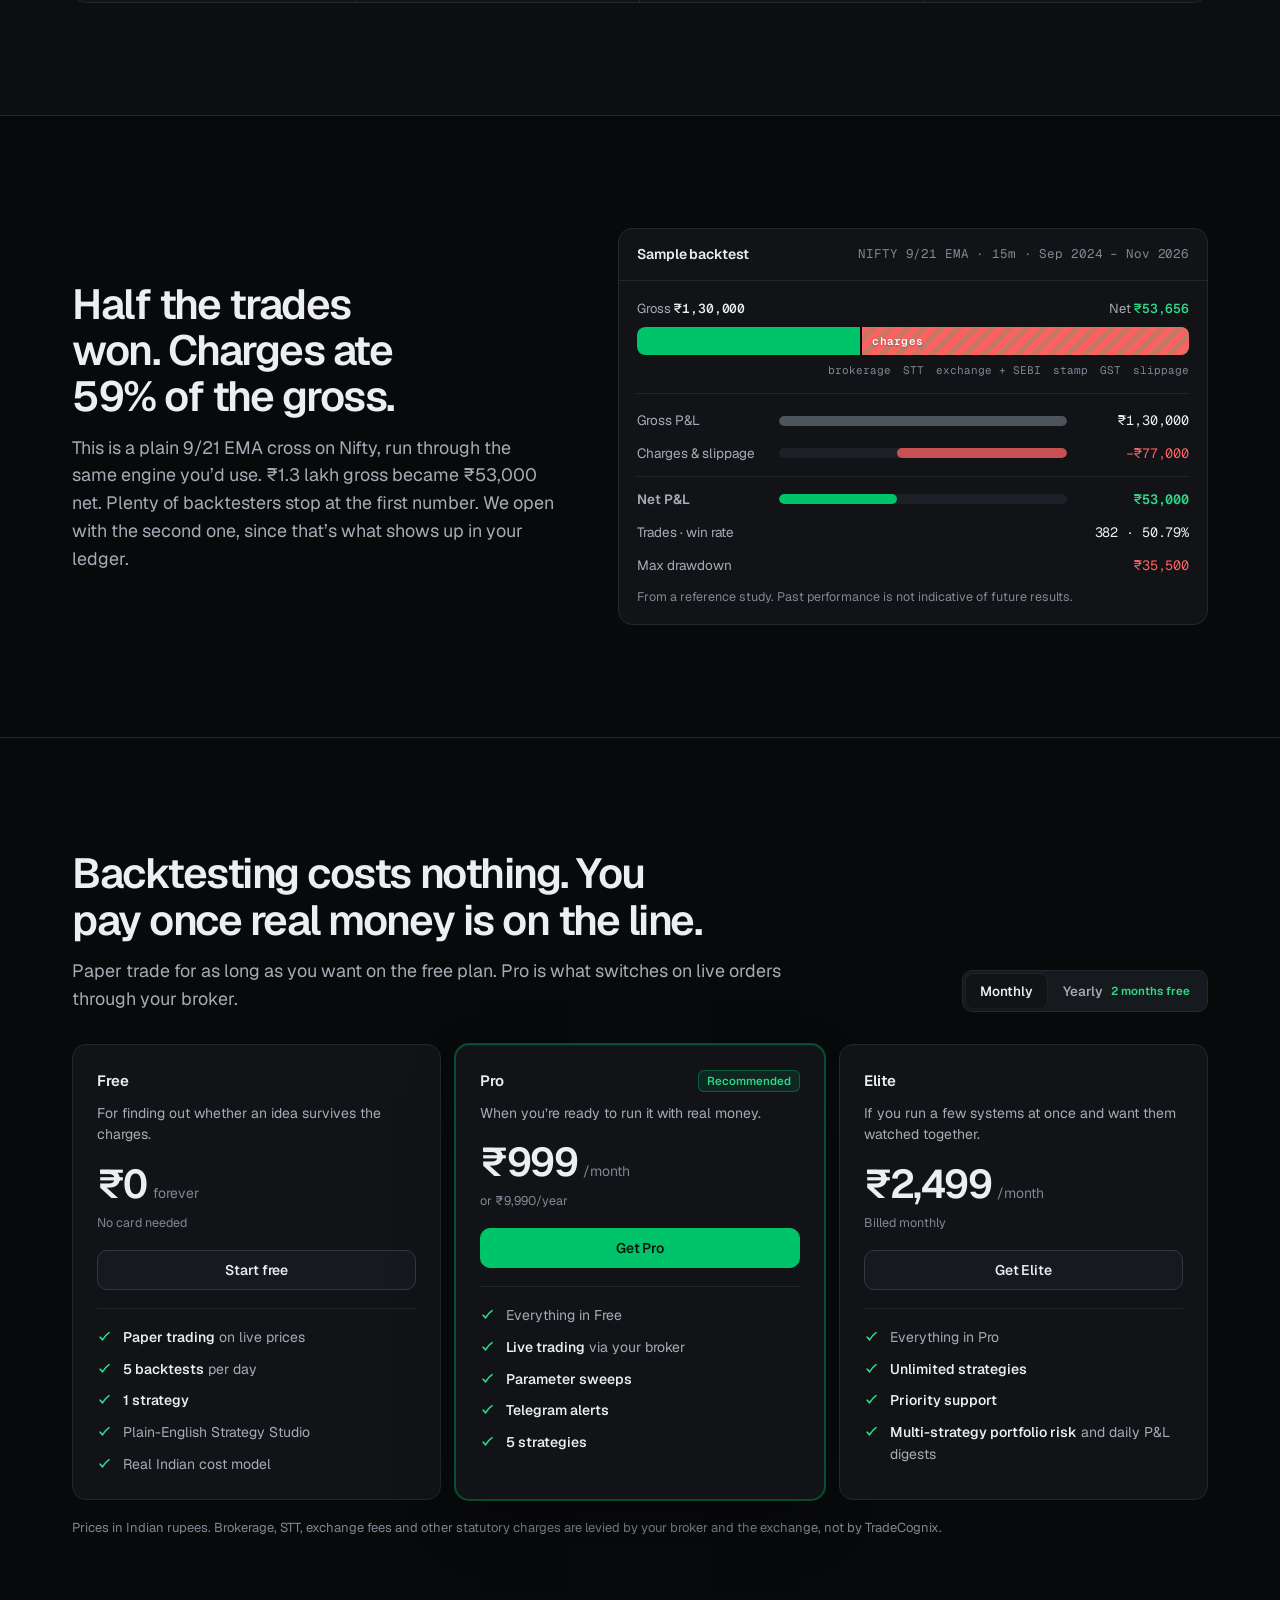
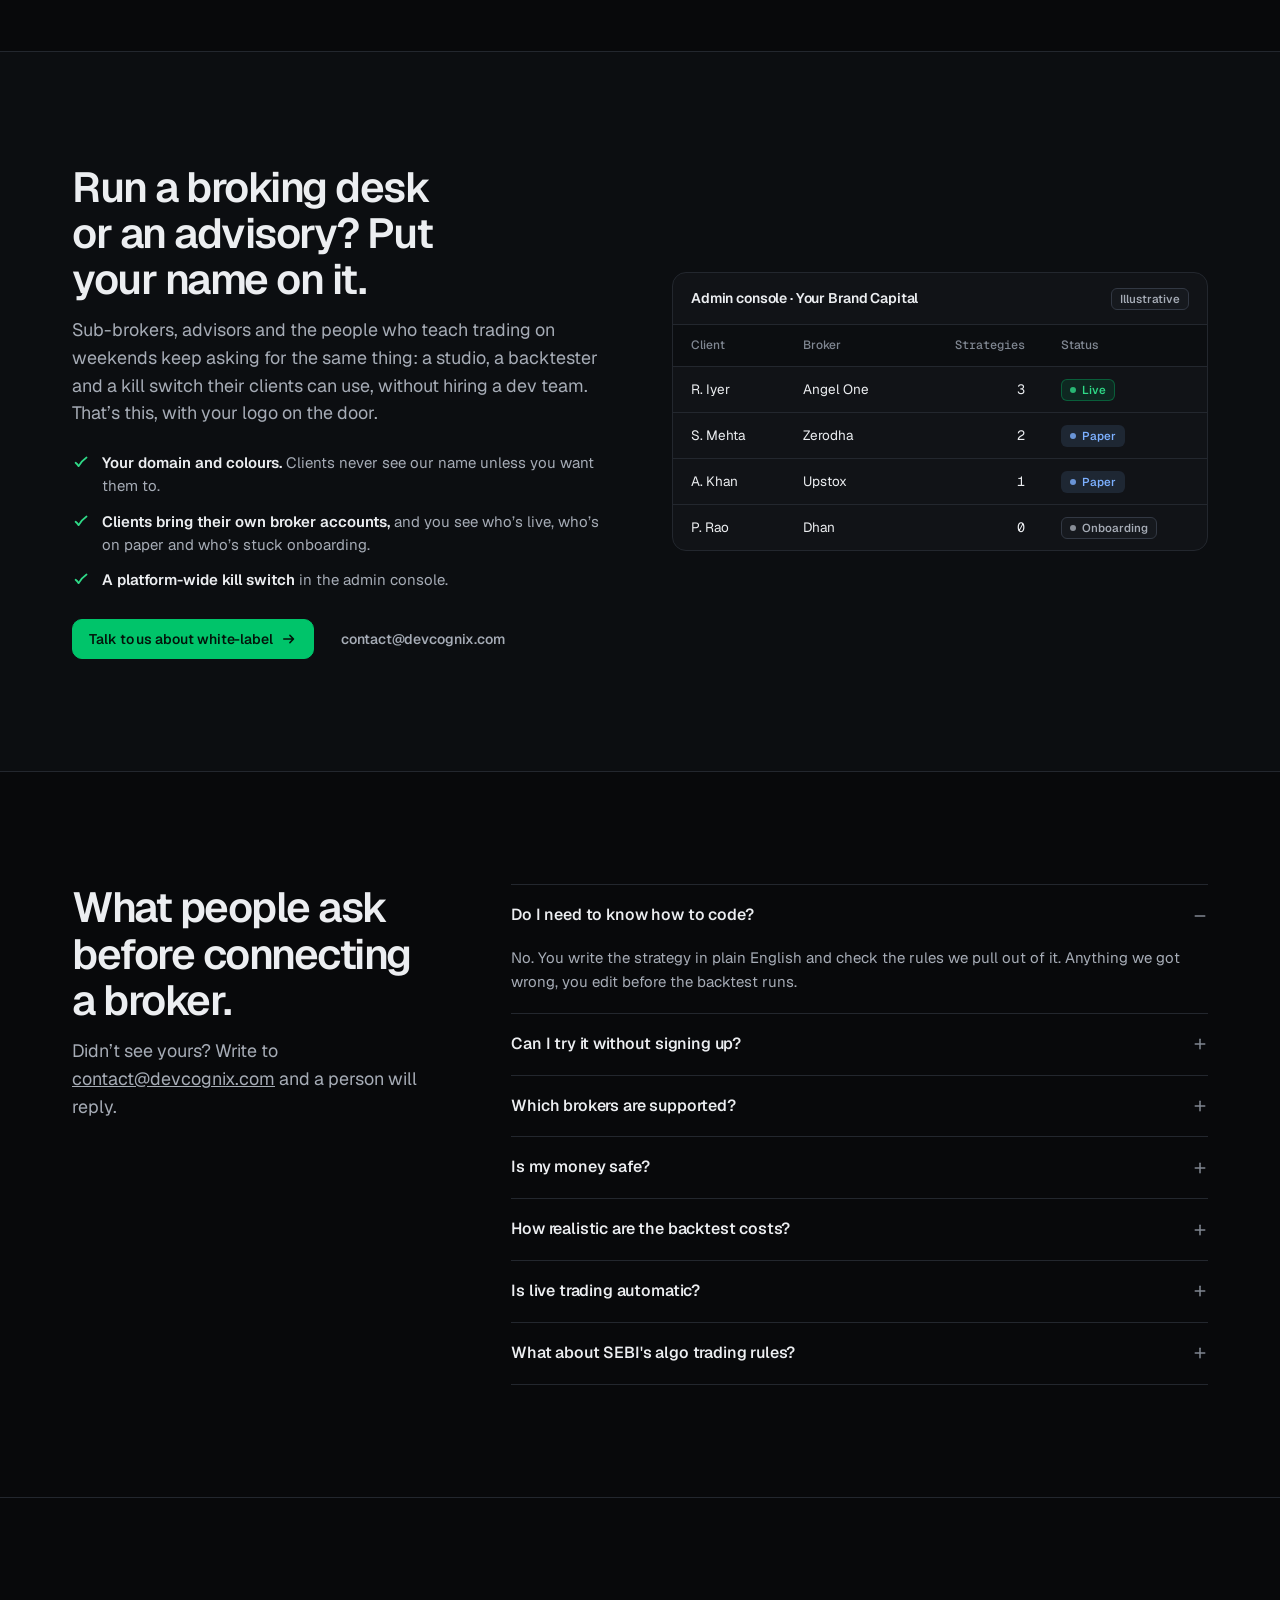
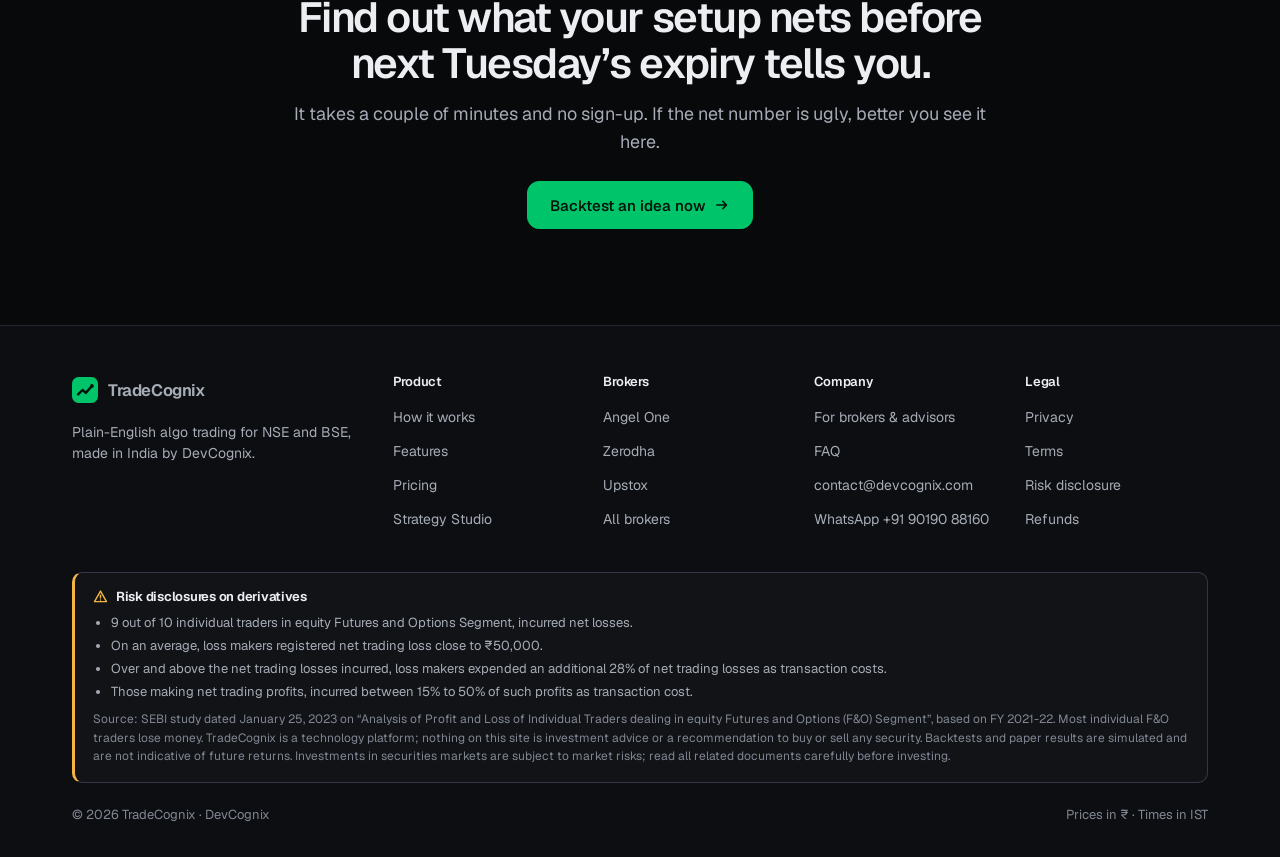
==== commit 697237f3: "Wire account screens: saved strategies (save, open, delete), backtest history from the API, real Jou" ====
--- a/web/index.html
+++ b/web/index.html
@@ -607,7 +607,8 @@
                     <div class="rules" id="x-edit"></div>
                     <div class="studio__actions">
                       <button class="btn btn--primary" type="button" id="x-run">Run backtest <kbd class="kbd-mod">Ctrl ↵</kbd></button>
-                      <span class="note">NSE data, Jan 2020 to today</span>
+                      <button class="btn btn--secondary btn--sm" type="button" id="x-save" hidden>Save strategy</button>
+                      <span class="note">Practice prices · last 120 days</span>
                     </div>
                     <div class="progress" id="x-run-prog"><i></i></div>
                     <p class="steplog" id="x-run-log" aria-live="polite"></p>
@@ -661,7 +662,16 @@
 
           <!-- Backtests -->
           <section class="view" data-v="backtests" hidden>
-            <div class="vhead"><div><h1>Backtests</h1><p>Runs from this session. Open one to see its full results.</p></div></div>
+            <div class="vhead"><div><h1>Backtests</h1><p id="x-bt-sub">Runs from this session. Open one to see its full results.</p></div></div>
+            <div class="panel" id="x-strat-panel" hidden>
+              <div class="panel__head"><h3>Your strategies</h3><span class="note" id="x-strat-note"></span></div>
+              <div class="scroll-x">
+                <table class="tbl tbl--min">
+                  <thead><tr><th scope="col">Strategy</th><th scope="col">Instrument</th><th scope="col">Timeframe</th><th scope="col" class="r">Updated · IST</th><th scope="col"><span class="sr-only">Actions</span></th></tr></thead>
+                  <tbody id="x-strat-body"></tbody>
+                </table>
+              </div>
+            </div>
             <div class="panel" id="x-bt-panel" hidden>
               <div class="scroll-x">
                 <table class="tbl tbl--min">
@@ -720,6 +730,41 @@
               <div class="set-row"><div><h3>Backend</h3><p id="x-api-text">Demo mode: everything runs in your browser.</p></div><span class="badge" id="x-api-badge">Demo</span></div>
               <div class="set-row"><div><h3>More</h3><p>Every screen in the workspace.</p></div><div class="btns"><button class="btn btn--secondary btn--sm" type="button" data-view="backtests">Backtests</button><button class="btn btn--secondary btn--sm" type="button" data-view="journal">Journal</button><a class="btn btn--ghost btn--sm" href="#top" data-back>Back to site</a></div></div>
               <div class="set-row"><div><h3>Reset demo</h3><p>Clear demo sign-in, broker connections, sessions and backtests on this device.</p></div><button class="btn btn--danger-outline btn--sm" type="button" id="x-reset">Reset demo data</button></div>
+            </div>
+          </section>
+
+          <!-- Journal -->
+          <section class="view" data-v="journal" hidden>
+            <div class="vhead">
+              <div><h1>Journal</h1><p>Every closed paper and live trade, tagged by strategy. Times in IST.</p></div>
+              <button class="btn btn--secondary btn--sm" type="button" id="x-j-export" hidden>Export CSV</button>
+            </div>
+            <div class="jbar" id="x-j-bar" hidden>
+              <div class="seg" role="group" aria-label="Filter by mode"><button type="button" data-jmode="" aria-pressed="true">All</button><button type="button" data-jmode="paper" aria-pressed="false">Paper</button><button type="button" data-jmode="live" aria-pressed="false">Live</button></div>
+            </div>
+            <div class="panel" id="x-j-sum-panel" hidden>
+              <div class="panel__head"><h3>By strategy</h3></div>
+              <div class="scroll-x">
+                <table class="tbl tbl--min">
+                  <thead><tr><th scope="col">Strategy</th><th scope="col" class="r">Trades</th><th scope="col" class="r">Win rate</th><th scope="col" class="r">Charges</th><th scope="col" class="r">Net P&amp;L</th></tr></thead>
+                  <tbody id="x-j-sum-body"></tbody>
+                </table>
+              </div>
+            </div>
+            <div class="panel" id="x-j-panel" hidden>
+              <div class="panel__head"><h3>Trades</h3><span class="note num" id="x-j-count"></span></div>
+              <div class="scroll-x">
+                <table class="tbl tbl--min">
+                  <thead><tr><th scope="col">Closed · IST</th><th scope="col">Strategy</th><th scope="col">Symbol</th><th scope="col">Side</th><th scope="col" class="r">Qty</th><th scope="col" class="r">Entry</th><th scope="col" class="r">Exit</th><th scope="col" class="r">Net P&amp;L</th><th scope="col">Why it closed</th></tr></thead>
+                  <tbody id="x-j-body"></tbody>
+                </table>
+              </div>
+            </div>
+            <div class="panel empty" id="x-j-empty">
+              <span class="empty__icon"><svg aria-hidden="true" style="fill:none;stroke:currentColor;stroke-width:1.6;stroke-linecap:round;stroke-linejoin:round"><use href="#n-journal" /></svg></span>
+              <h3 id="x-j-empty-h">No trades yet</h3>
+              <p id="x-j-empty-p">Closed trades from your paper sessions land here, with charges and the reason each one exited.</p>
+              <div class="btns"><button class="btn btn--primary" type="button" id="x-j-empty-btn" data-view="studio">Open Strategy Studio</button></div>
             </div>
           </section>
 
--- a/web/styles.css
+++ b/web/styles.css
@@ -590,6 +590,9 @@
 .cap small { display: block; font-size: 12px; font-weight: 400; color: var(--text-3); margin-top: 2px; letter-spacing: 0; }
 
 /* studio */
+.jbar { margin: 14px 0 0; }
+.tbl .acts { display: flex; gap: 6px; justify-content: flex-end; }
+.tbl td.wrap { white-space: normal; min-width: 140px; }
 .guide { display: flex; align-items: center; gap: 12px; margin-top: 14px; padding: 12px 14px; border: 1px solid var(--brand-line); border-left: 3px solid var(--brand); border-radius: 10px; background: var(--brand-soft); animation: guide-in .25s var(--ease) both; }
 .guide[hidden] { display: none; }
 .guide__step { flex: none; font: 600 11.5px var(--font-mono); color: var(--brand); }
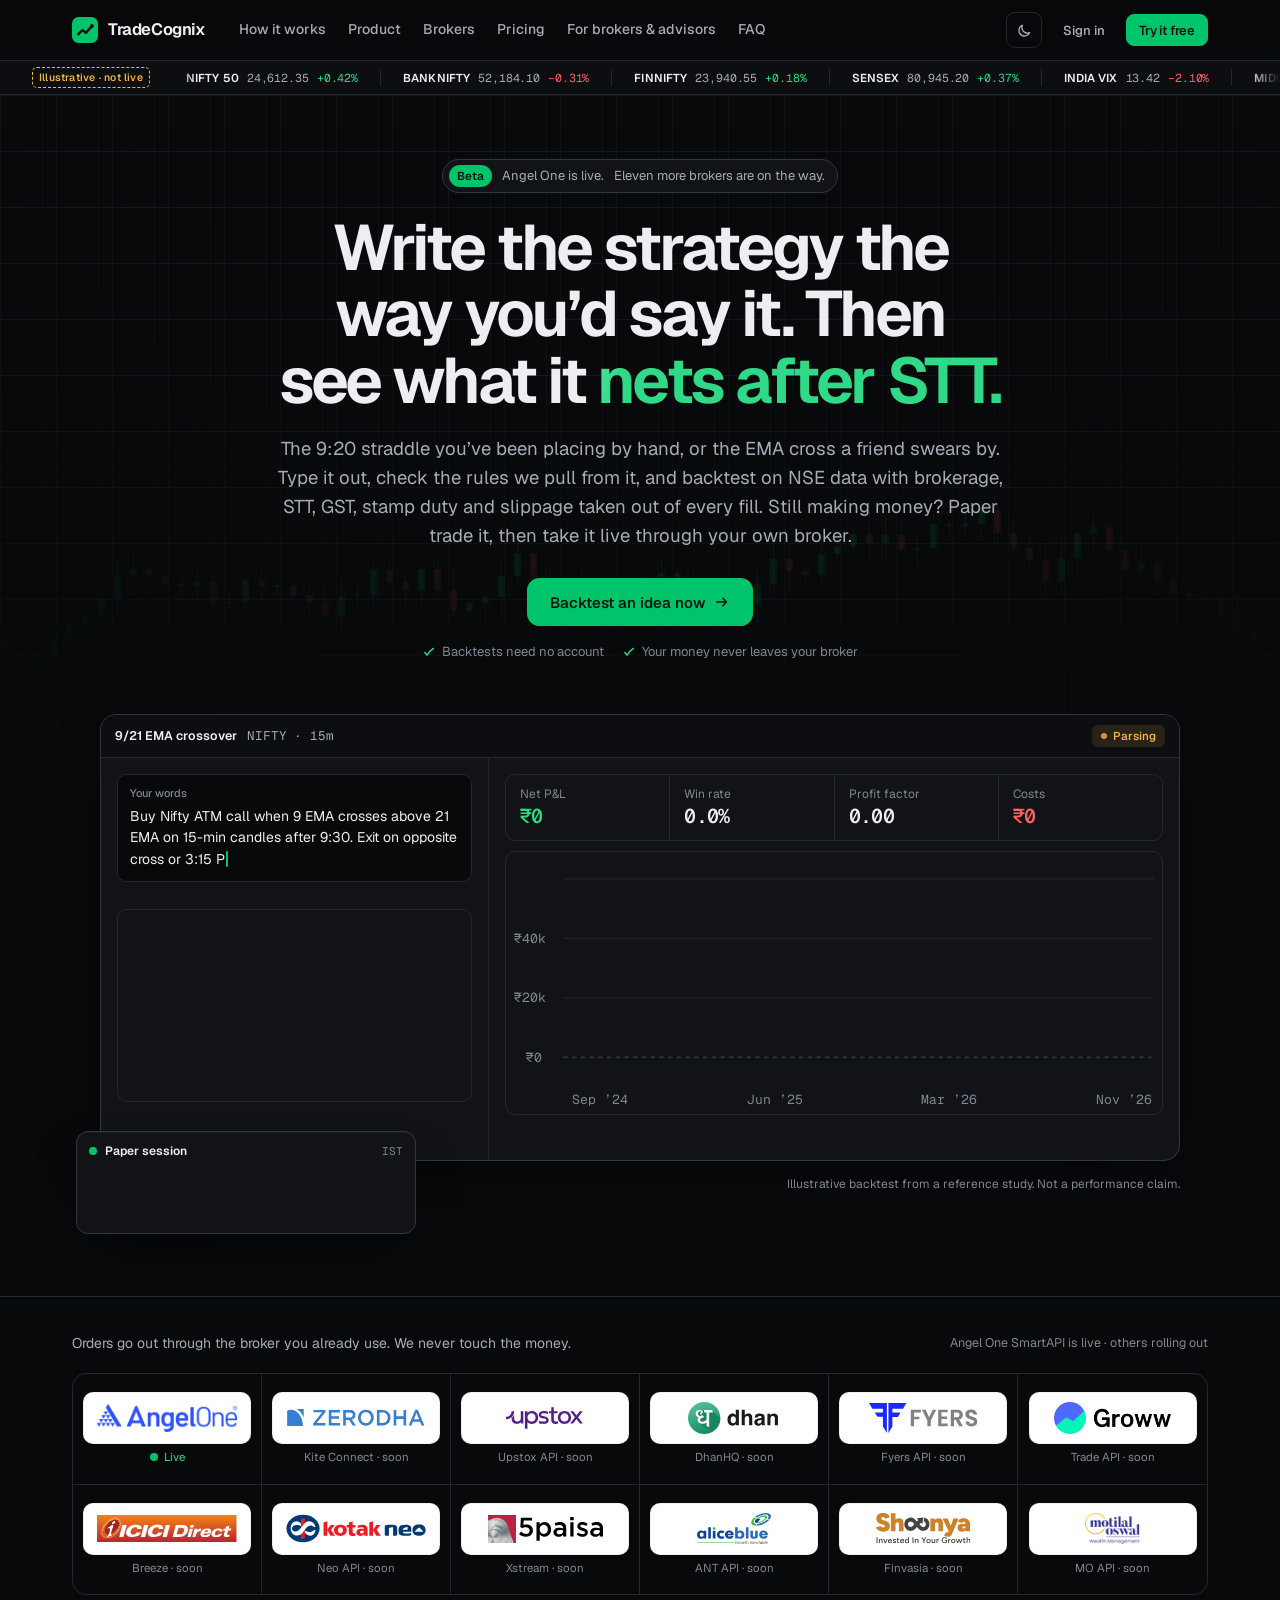
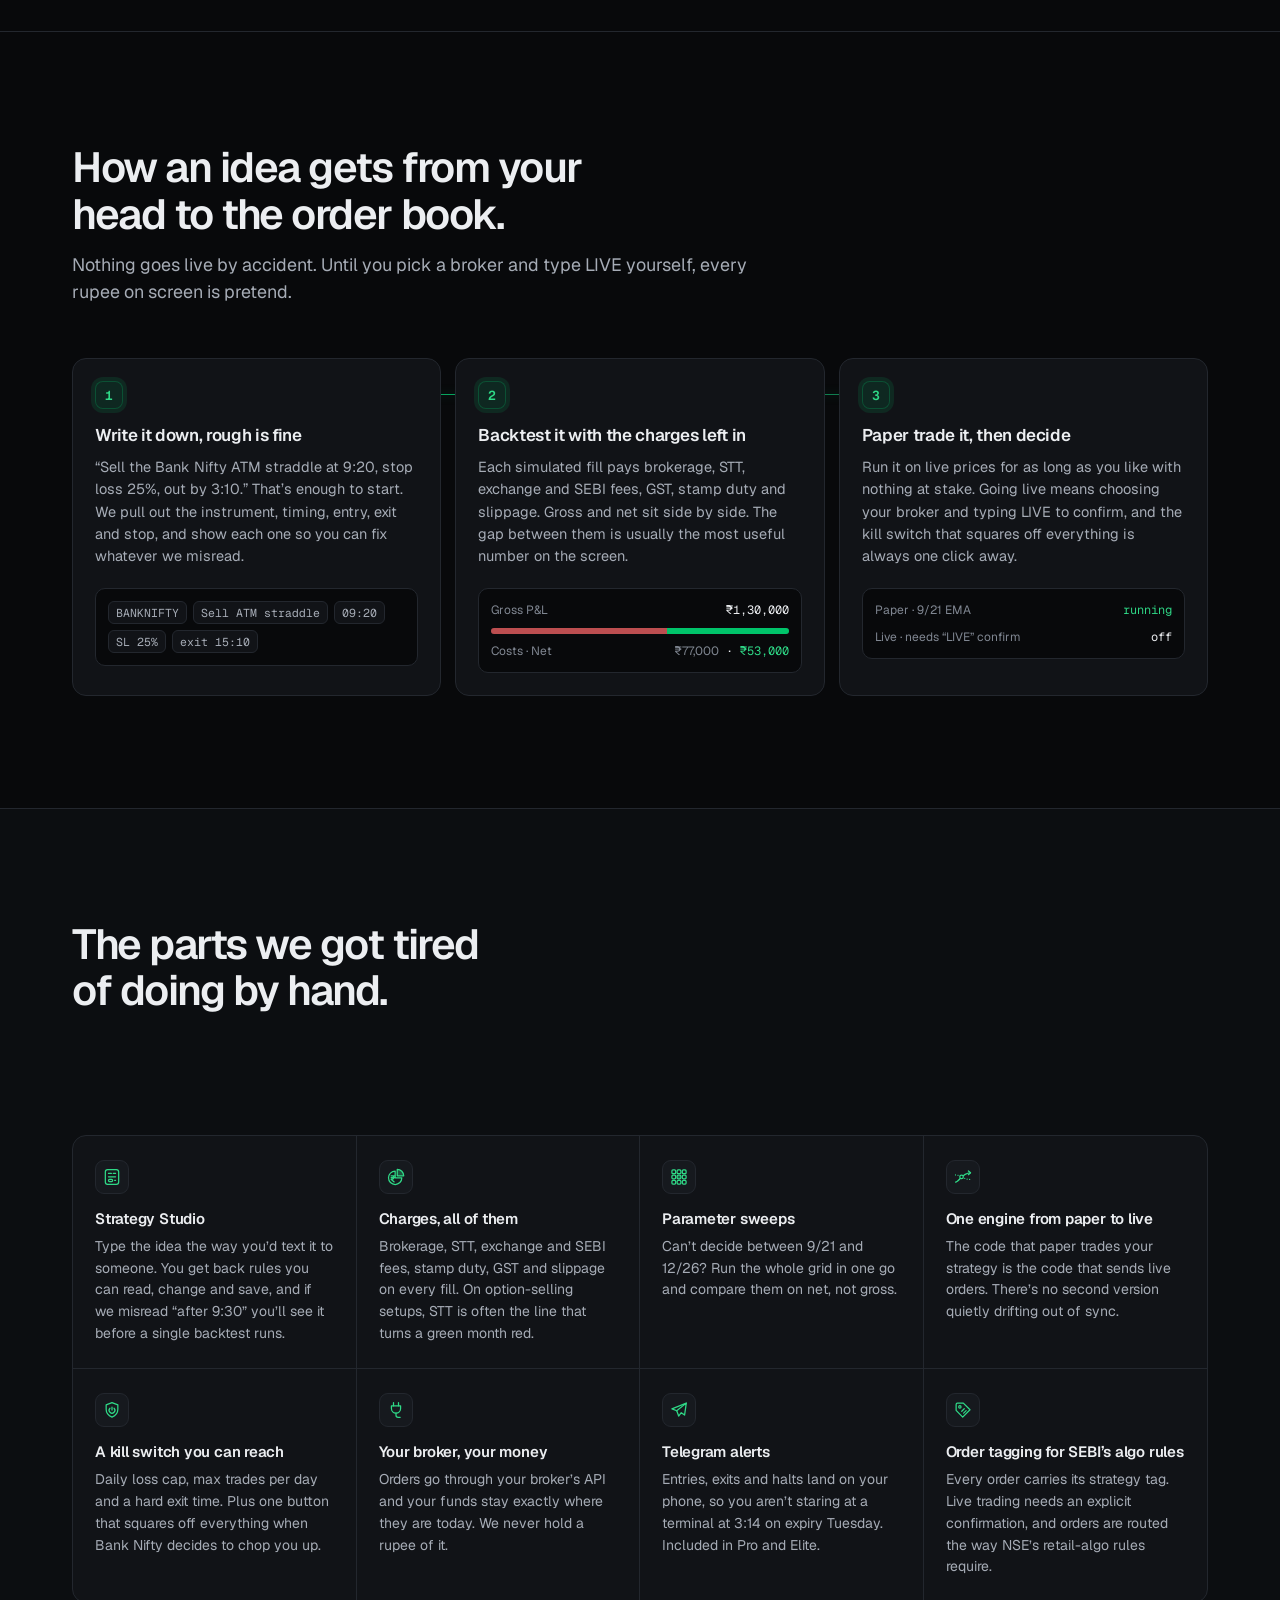
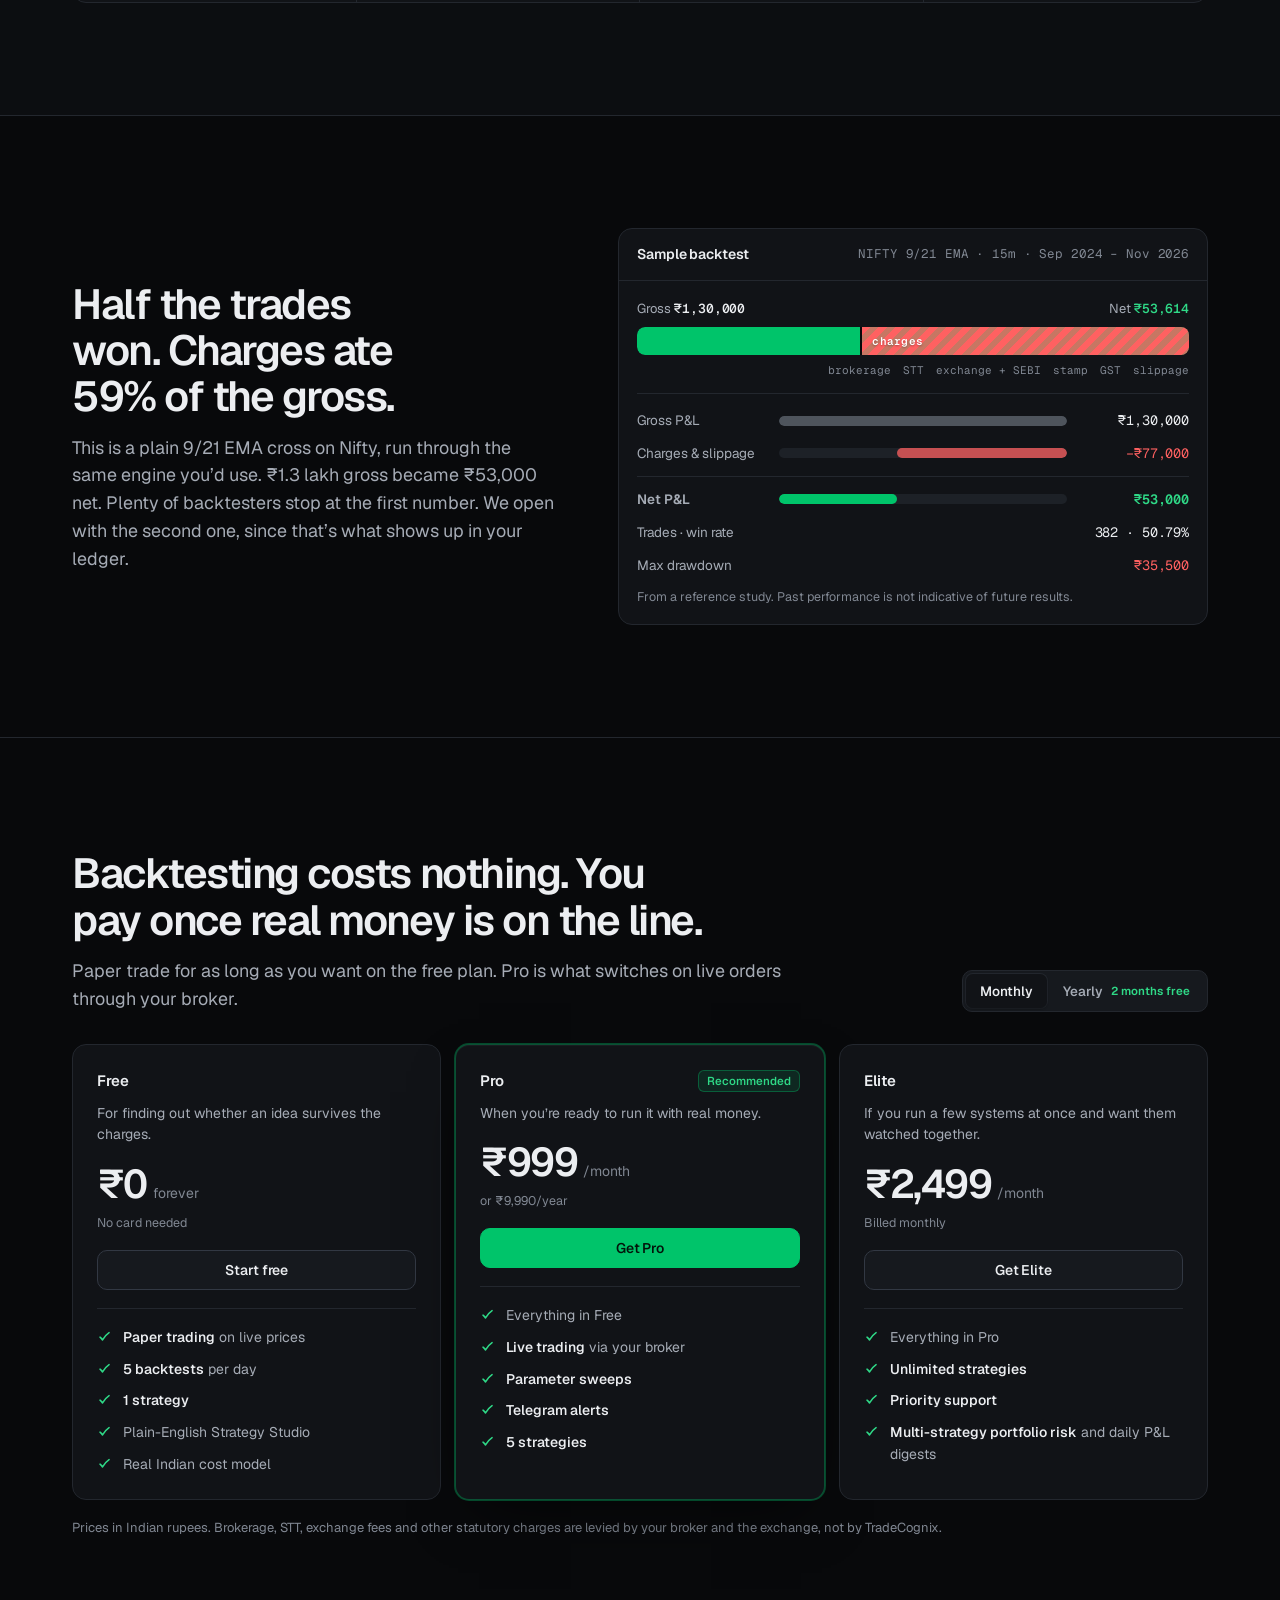
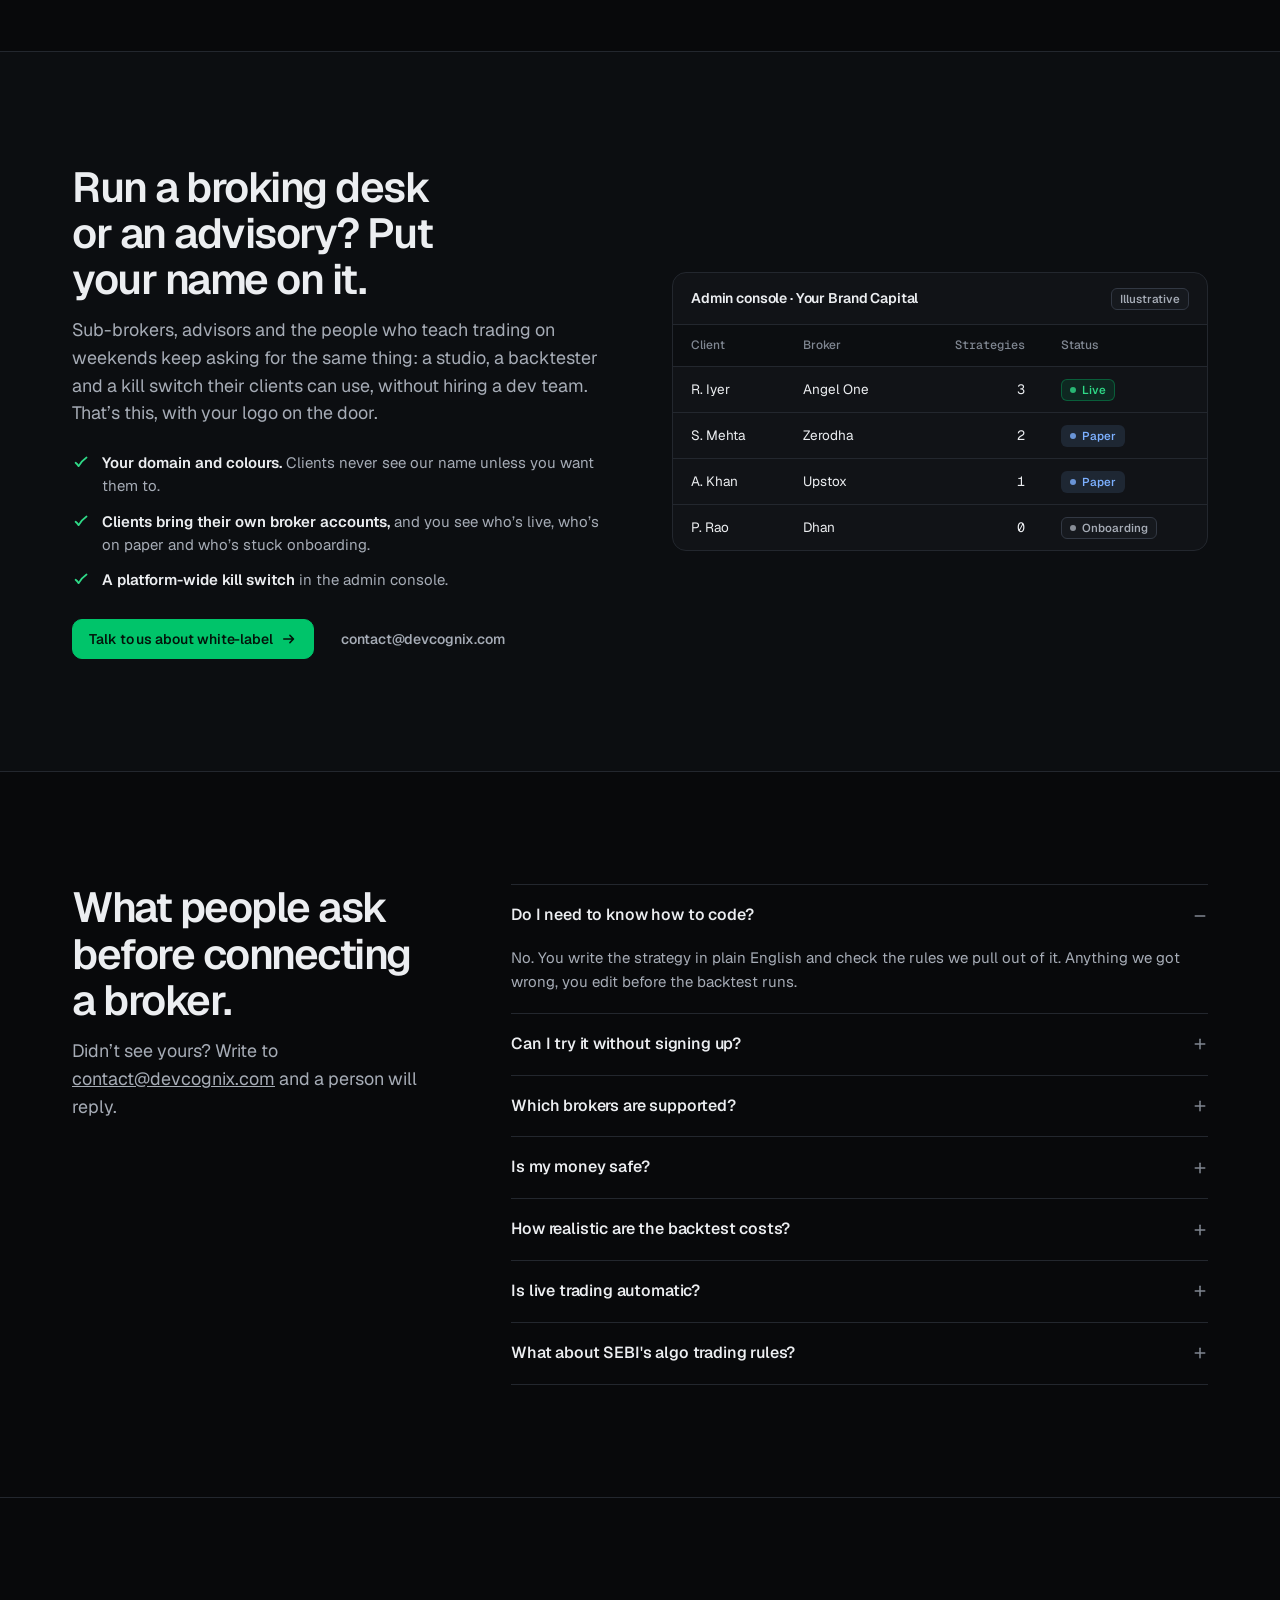
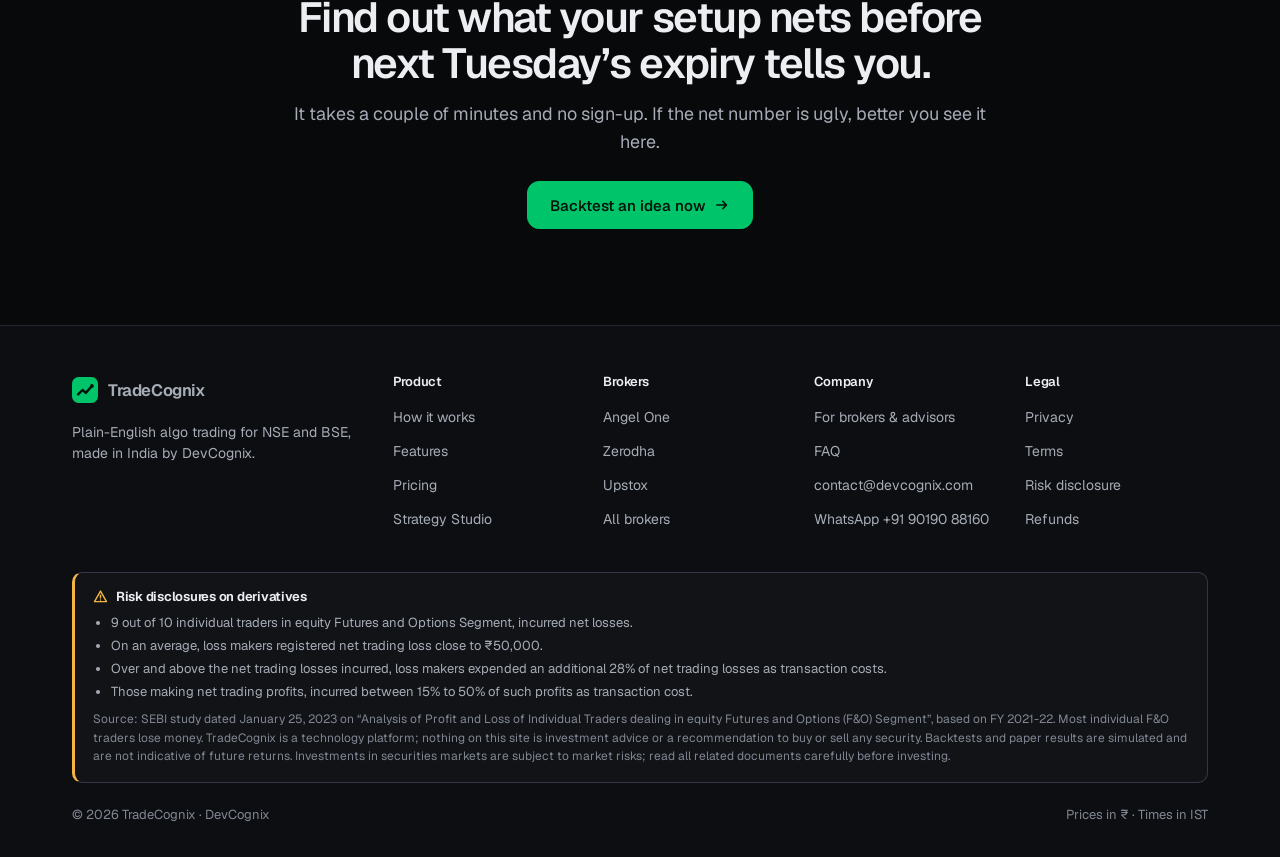
==== commit a73a964b: "Dashboard: real account numbers when signed in (today's net P&L, saved strategies, running sessions," ====
--- a/web/index.html
+++ b/web/index.html
@@ -502,22 +502,23 @@
           <!-- Dashboard -->
           <section class="view" data-v="dashboard" hidden>
             <div class="vhead">
-              <div><h1 id="x-greet">Good evening</h1><p>Your demo portfolio at a glance. Illustrative numbers.</p></div>
+              <div><h1 id="x-greet">Good evening</h1><p id="x-dash-sub">Your demo portfolio at a glance. Illustrative numbers.</p></div>
               <button class="btn btn--primary" type="button" data-view="studio"><svg aria-hidden="true"><use href="#i-plus" /></svg>New strategy</button>
             </div>
             <div class="kpis">
-              <div class="card kpi"><span>Portfolio P&amp;L today</span><strong class="up">+₹4,280</strong><small class="up">+0.86%</small></div>
-              <div class="card kpi"><span>Active strategies</span><strong>3</strong><small>2 paper · 1 draft</small></div>
-              <div class="card kpi"><span>Open positions</span><strong>2</strong><small>NIFTY CE · BANKNIFTY PE</small></div>
-              <div class="card kpi"><span>Win rate, 30 days</span><strong>54.2%</strong><small class="up">+3.1 pts</small></div>
+              <div class="card kpi"><span id="x-k1l">Portfolio P&amp;L today</span><strong class="up" id="x-k1">+₹4,280</strong><small class="up" id="x-k1s">+0.86%</small></div>
+              <div class="card kpi"><span id="x-k2l">Active strategies</span><strong id="x-k2">3</strong><small id="x-k2s">2 paper · 1 draft</small></div>
+              <div class="card kpi"><span id="x-k3l">Open positions</span><strong id="x-k3">2</strong><small id="x-k3s">NIFTY CE · BANKNIFTY PE</small></div>
+              <div class="card kpi"><span id="x-k4l">Win rate, 30 days</span><strong id="x-k4">54.2%</strong><small class="up" id="x-k4s">+3.1 pts</small></div>
             </div>
             <div class="dash">
               <div style="display:grid;gap:16px;min-width:0">
                 <div class="panel">
-                  <div class="panel__head"><h3>Equity, last 30 sessions</h3><span class="note">Demo account · ₹5,00,000 start</span></div>
+                  <div class="panel__head"><h3 id="x-dash-h">Equity, last 30 sessions</h3><span class="note" id="x-dash-note">Demo account · ₹5,00,000 start</span></div>
                   <div class="panel__body">
-                    <p class="cap">Equity rose from ₹5.00 L to ₹5.39 L over 30 sessions<small>Closing equity · illustrative</small></p>
-                    <div class="chartbox"><canvas id="x-dash-chart" role="img" aria-label="Demo equity rose from 5 lakh to about 5.39 lakh rupees over 30 sessions"></canvas></div>
+                    <p class="cap" id="x-dash-cap">Equity rose from ₹5.00 L to ₹5.39 L over 30 sessions<small>Closing equity · illustrative</small></p>
+                    <p class="hint" id="x-dash-empty" hidden></p>
+                    <div class="chartbox" id="x-dash-box"><canvas id="x-dash-chart" role="img" aria-label="Demo equity rose from 5 lakh to about 5.39 lakh rupees over 30 sessions"></canvas></div>
                   </div>
                 </div>
                 <div class="panel">
@@ -525,7 +526,7 @@
                   <div class="scroll-x">
                     <table class="tbl tbl--min">
                       <thead><tr><th scope="col">Strategy</th><th scope="col">Status</th><th scope="col" class="r">Today P&amp;L</th><th scope="col" class="r">Trades</th></tr></thead>
-                      <tbody>
+                      <tbody id="x-dash-strats">
                         <tr><td>9/21 EMA Crossover<span class="sub">NIFTY · 15m</span></td><td><span class="badge badge--paper">Paper</span></td><td class="r up">+₹3,120</td><td class="r">2</td></tr>
                         <tr><td>ORB Nifty<span class="sub">09:15–09:30 range</span></td><td><span class="badge">Draft</span></td><td class="r faint">—</td><td class="r">0</td></tr>
                         <tr><td>Short Straddle 09:20<span class="sub">BANKNIFTY</span></td><td><span class="badge badge--paper">Paper</span></td><td class="r up">+₹1,160</td><td class="r">1</td></tr>
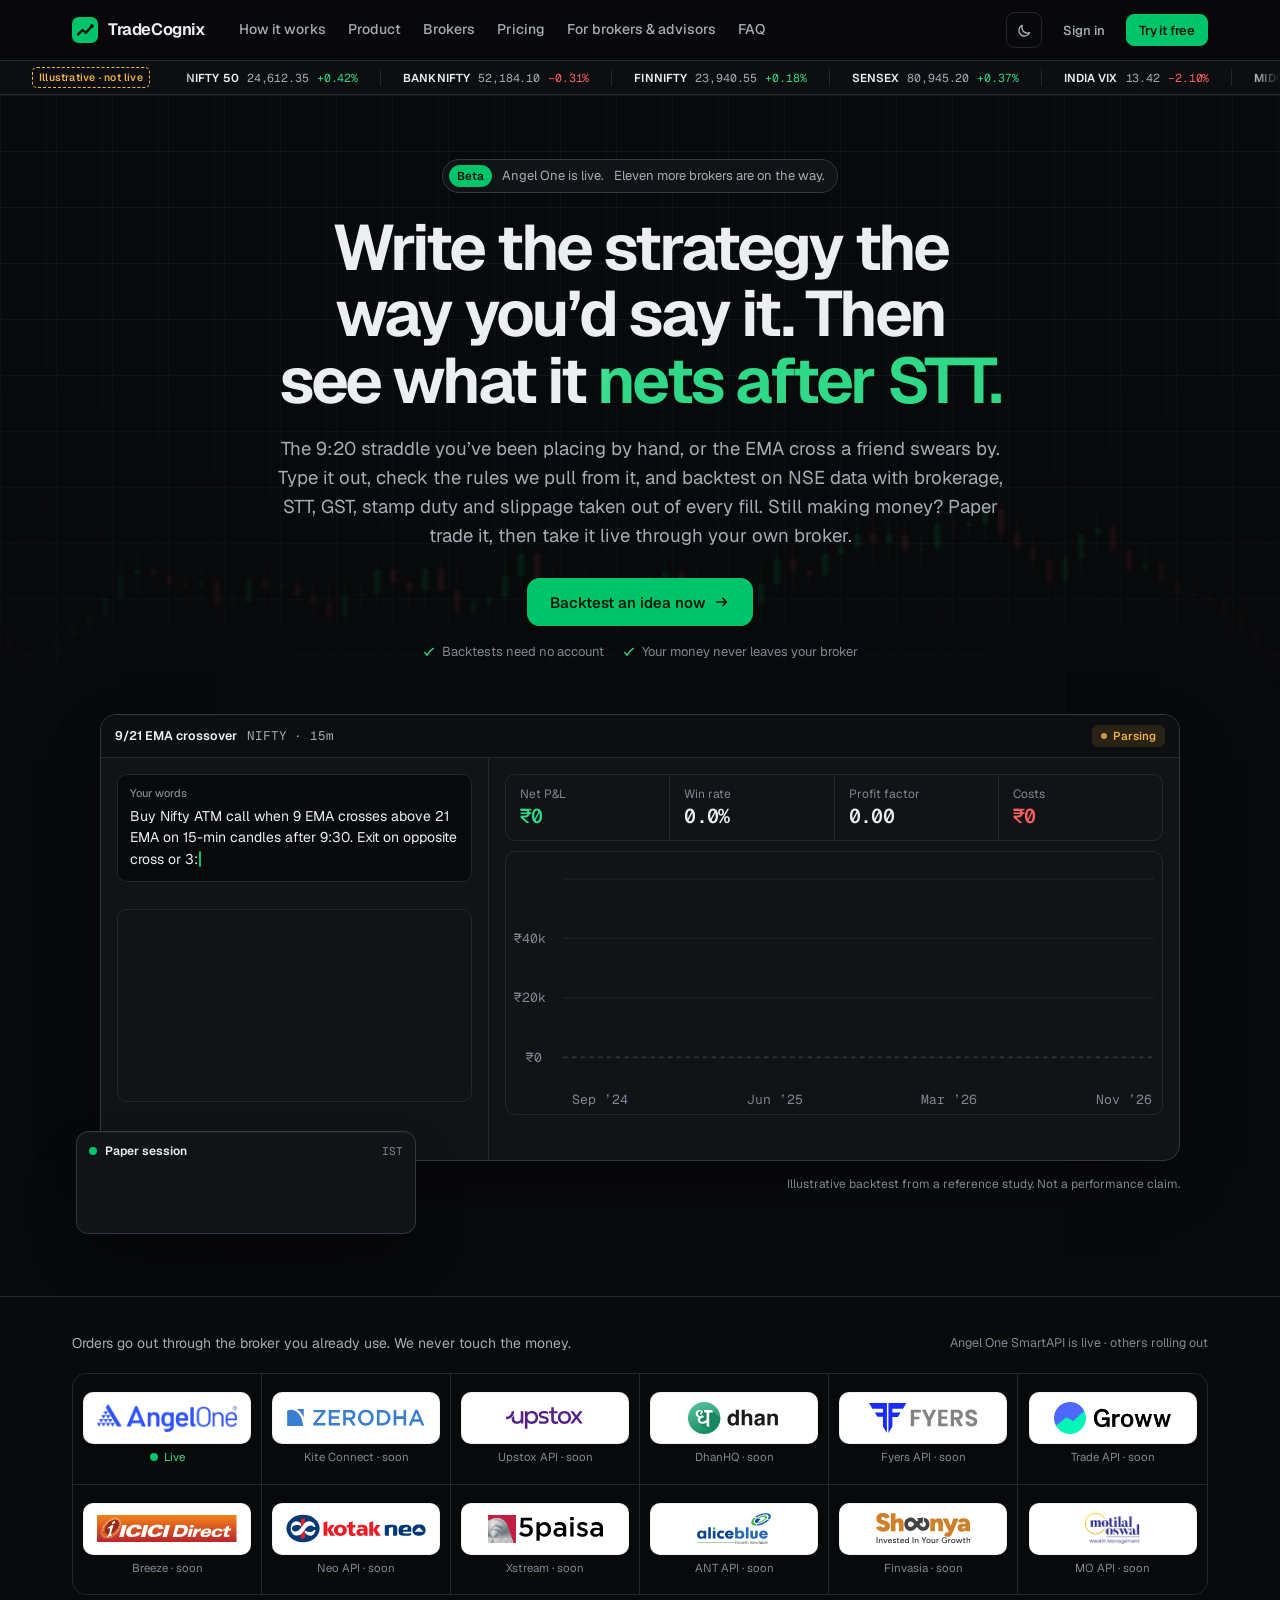
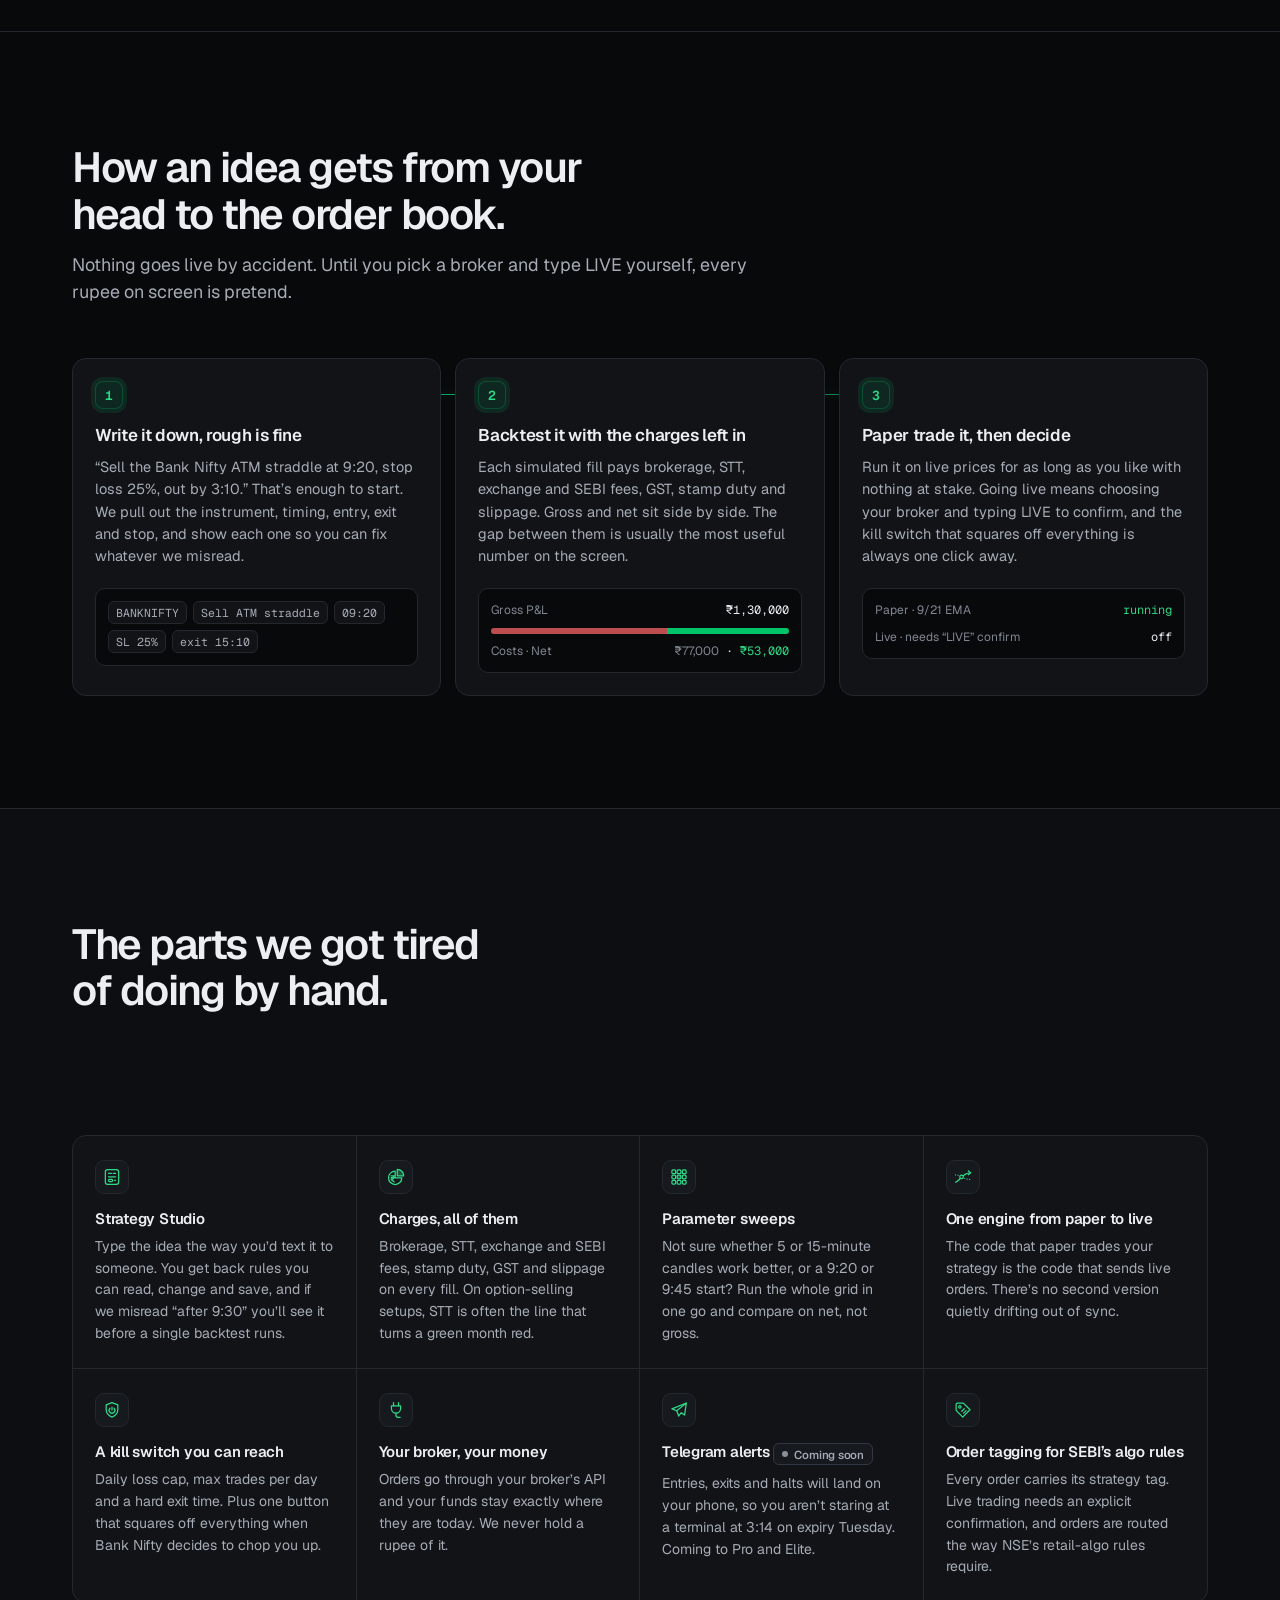
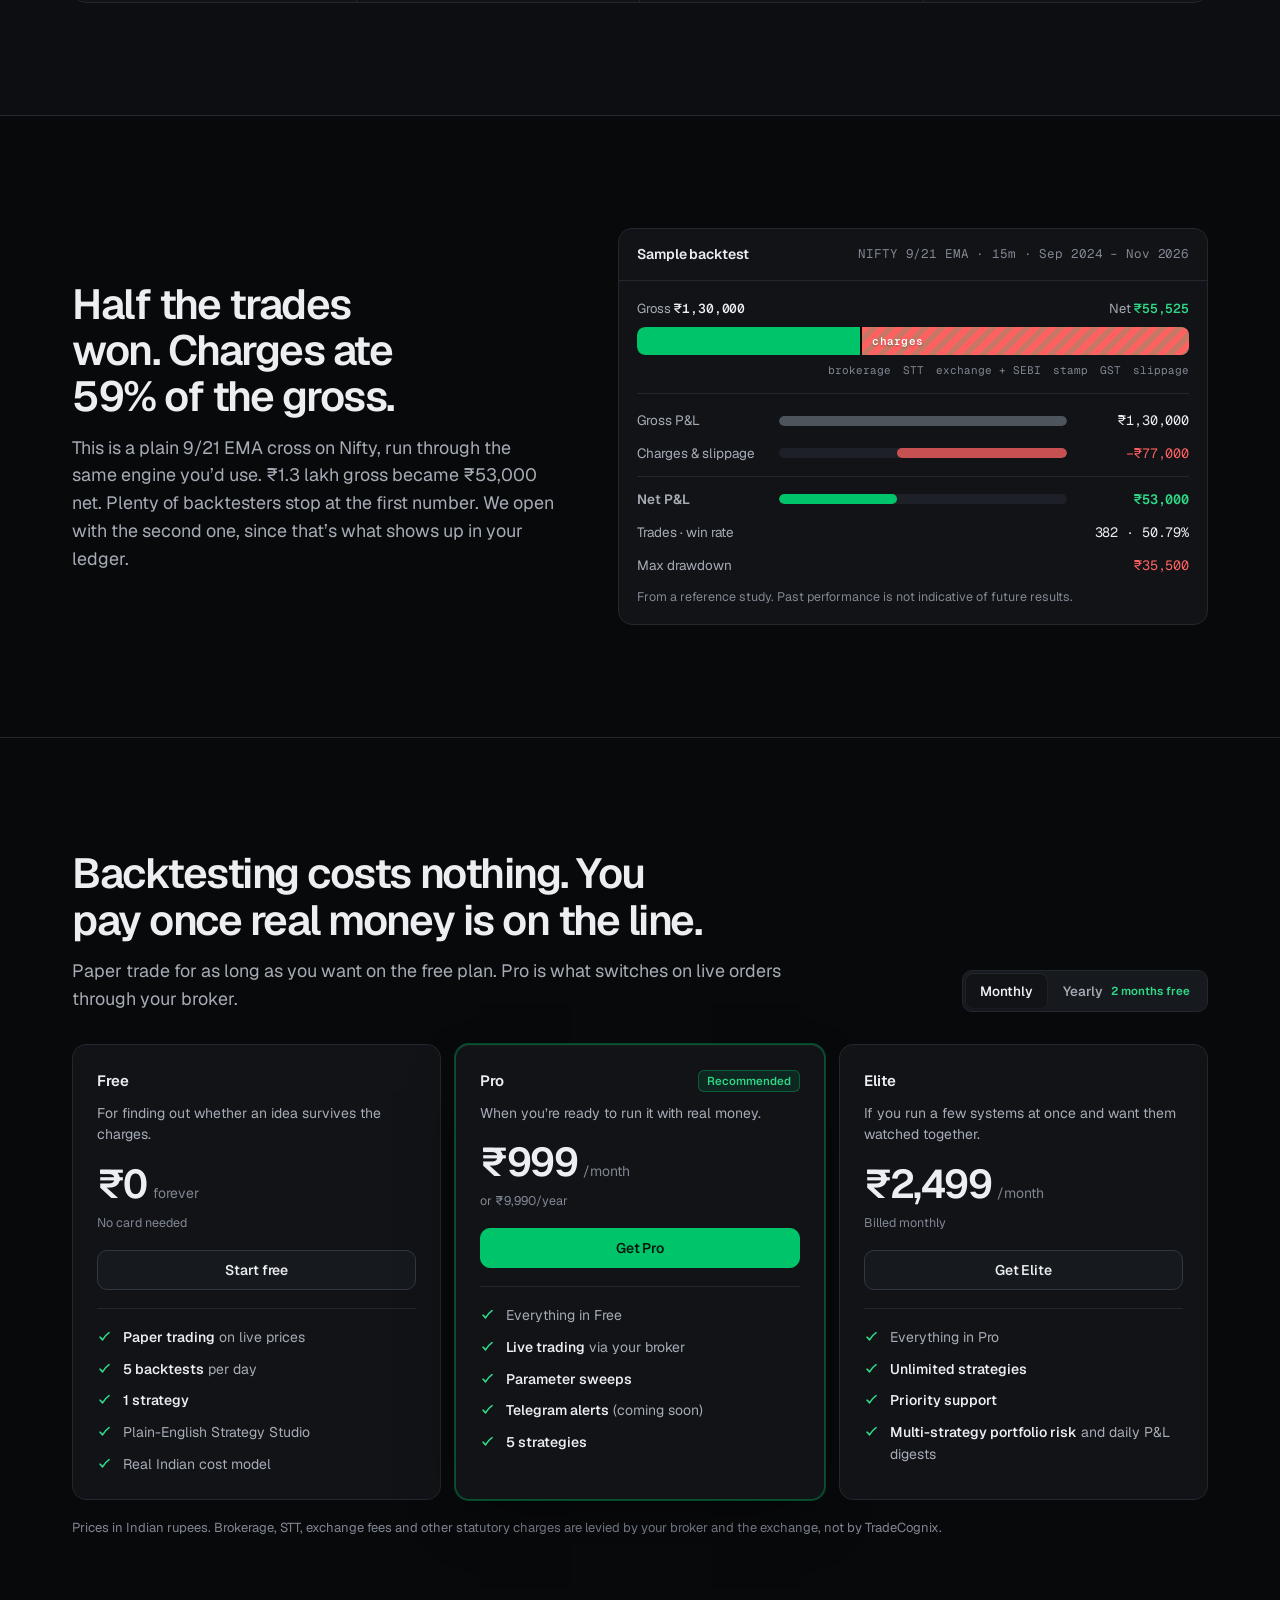
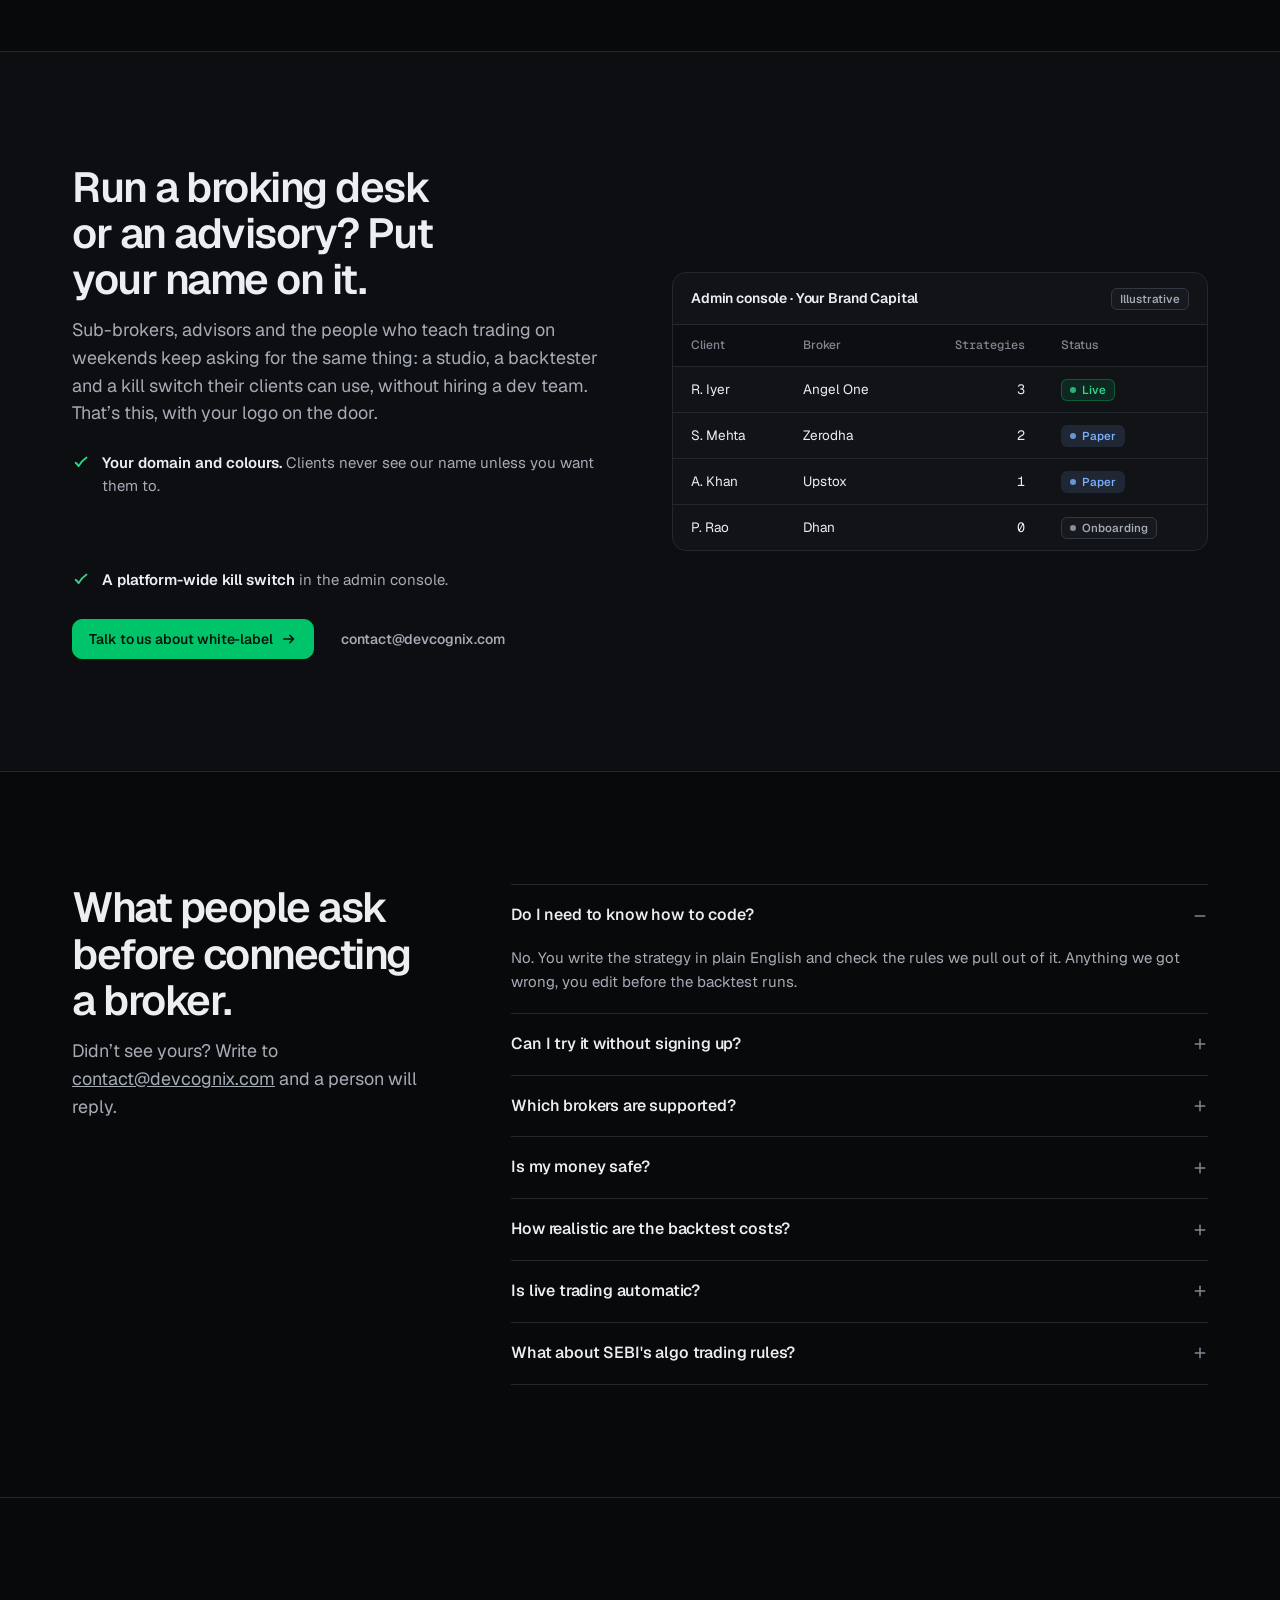
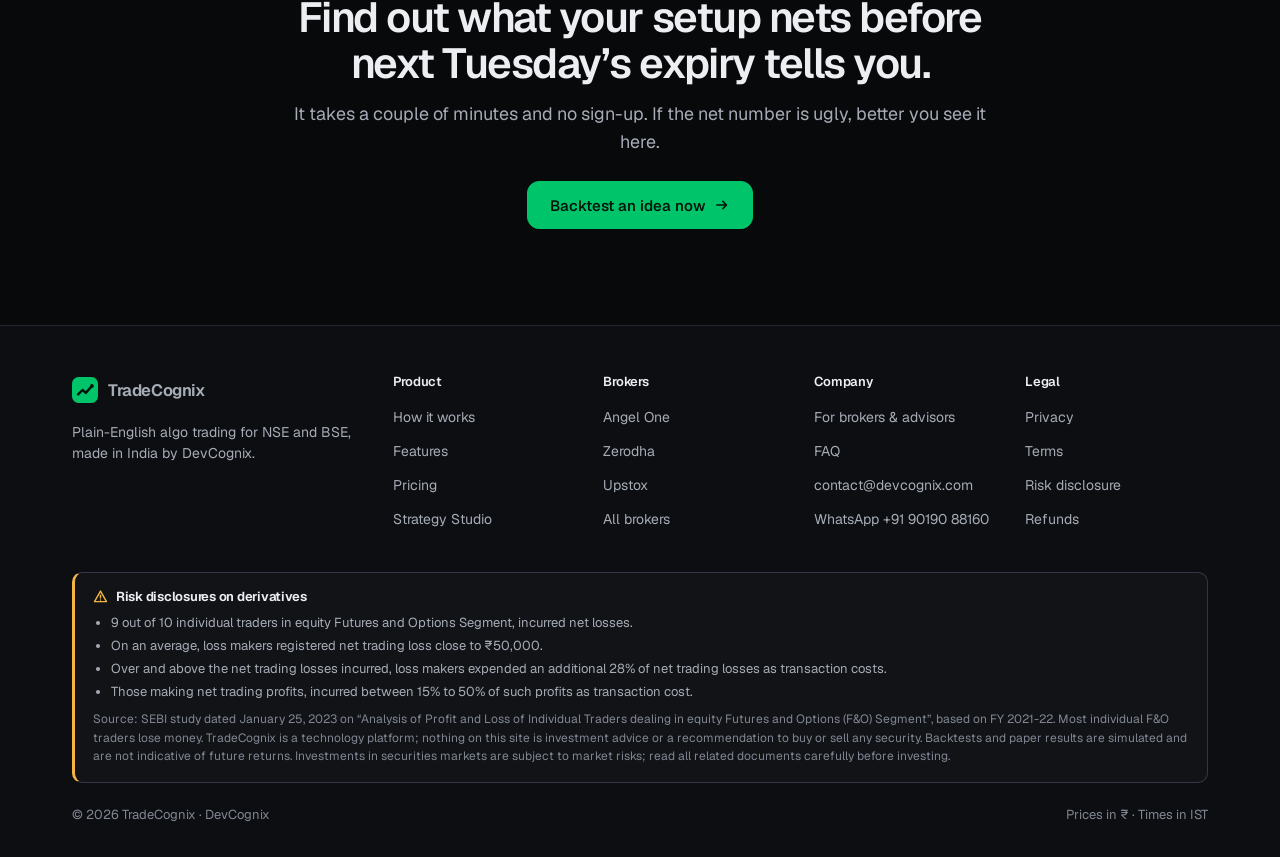
==== commit a78b2416: "Parameter sweeps: Compare settings in Studio results (timeframes x entry starts x option modes via /" ====
--- a/web/index.html
+++ b/web/index.html
@@ -275,11 +275,11 @@
             <div class="feats">
               <article class="feat"><span class="feat__icon"><svg aria-hidden="true"><use href="#ic-rule" /></svg></span><h3>Strategy Studio</h3><p>Type the idea the way you&rsquo;d text it to someone. You get back rules you can read, change and save, and if we misread &ldquo;after 9:30&rdquo; you&rsquo;ll see it before a single backtest runs.</p></article>
               <article class="feat"><span class="feat__icon"><svg aria-hidden="true"><use href="#ic-rupee" /></svg></span><h3>Charges, all of them</h3><p>Brokerage, STT, exchange and SEBI fees, stamp duty, GST and slippage on every fill. On option-selling setups, STT is often the line that turns a green month red.</p></article>
-              <article class="feat"><span class="feat__icon"><svg aria-hidden="true"><use href="#ic-sweep" /></svg></span><h3>Parameter sweeps</h3><p>Can&rsquo;t decide between 9/21 and 12/26? Run the whole grid in one go and compare them on net, not gross.</p></article>
+              <article class="feat"><span class="feat__icon"><svg aria-hidden="true"><use href="#ic-sweep" /></svg></span><h3>Parameter sweeps</h3><p>Not sure whether 5 or 15-minute candles work better, or a 9:20 or 9:45 start? Run the whole grid in one go and compare on net, not gross.</p></article>
               <article class="feat"><span class="feat__icon"><svg aria-hidden="true"><use href="#ic-cross" /></svg></span><h3>One engine from paper to live</h3><p>The code that paper trades your strategy is the code that sends live orders. There&rsquo;s no second version quietly drifting out of sync.</p></article>
               <article class="feat"><span class="feat__icon"><svg aria-hidden="true"><use href="#ic-shield" /></svg></span><h3>A kill switch you can reach</h3><p>Daily loss cap, max trades per day and a hard exit time. Plus one button that squares off everything when Bank Nifty decides to chop you up.</p></article>
               <article class="feat"><span class="feat__icon"><svg aria-hidden="true"><use href="#ic-plug" /></svg></span><h3>Your broker, your money</h3><p>Orders go through your broker&rsquo;s API and your funds stay exactly where they are today. We never hold a rupee of it.</p></article>
-              <article class="feat"><span class="feat__icon"><svg aria-hidden="true"><use href="#ic-plane" /></svg></span><h3>Telegram alerts</h3><p>Entries, exits and halts land on your phone, so you aren&rsquo;t staring at a terminal at 3:14 on expiry Tuesday. Included in Pro and Elite.</p></article>
+              <article class="feat"><span class="feat__icon"><svg aria-hidden="true"><use href="#ic-plane" /></svg></span><h3>Telegram alerts <span class="badge">Coming soon</span></h3><p>Entries, exits and halts will land on your phone, so you aren&rsquo;t staring at a terminal at 3:14 on expiry Tuesday. Coming to Pro and Elite.</p></article>
               <article class="feat"><span class="feat__icon"><svg aria-hidden="true"><use href="#ic-tag" /></svg></span><h3>Order tagging for SEBI&rsquo;s algo rules</h3><p>Every order carries its strategy tag. Live trading needs an explicit confirmation, and orders are routed the way NSE&rsquo;s retail-algo rules require.</p></article>
             </div>
           </div>
@@ -351,7 +351,7 @@
                   <li><svg aria-hidden="true"><use href="#m-tick" /></svg><span>Everything in Free</span></li>
                   <li><svg aria-hidden="true"><use href="#m-tick" /></svg><span><strong>Live trading</strong> via your broker</span></li>
                   <li><svg aria-hidden="true"><use href="#m-tick" /></svg><span><strong>Parameter sweeps</strong></span></li>
-                  <li><svg aria-hidden="true"><use href="#m-tick" /></svg><span><strong>Telegram alerts</strong></span></li>
+                  <li><svg aria-hidden="true"><use href="#m-tick" /></svg><span><strong>Telegram alerts</strong> (coming soon)</span></li>
                   <li><svg aria-hidden="true"><use href="#m-tick" /></svg><span><strong>5 strategies</strong></span></li>
                 </ul>
               </article>
@@ -643,6 +643,16 @@
                       <tbody id="x-trades"></tbody>
                     </table>
                   </div>
+                  <div id="x-sweep" hidden>
+                    <div class="panel__head" style="border-top:1px solid var(--border)"><h3>Compare settings</h3><button class="btn btn--secondary btn--sm" type="button" id="x-sweep-run">Run comparison</button></div>
+                    <p class="note sweep-note" id="x-sweep-note">Same rules on 5, 15 and 30-minute candles with 9:20, 9:30 and 9:45 starts, ranked by net P&amp;L after charges.</p>
+                    <div class="scroll-x" id="x-sweep-wrap" hidden>
+                      <table class="tbl tbl--min">
+                        <thead><tr><th scope="col">Candles</th><th scope="col">Starts</th><th scope="col" id="x-sweep-modeh">Option</th><th scope="col" class="r">Trades</th><th scope="col" class="r">Win rate</th><th scope="col" class="r">Max DD</th><th scope="col" class="r">Net P&amp;L</th><th scope="col"><span class="sr-only">Use</span></th></tr></thead>
+                        <tbody id="x-sweep-rows"></tbody>
+                      </table>
+                    </div>
+                  </div>
                   <div class="res-actions">
                     <p class="note">Simulated after costs and slippage. Past performance is not indicative of future results.</p>
                     <div class="btns">
--- a/web/styles.css
+++ b/web/styles.css
@@ -902,3 +902,8 @@
   [data-magnetic] { transform: none !important; }
 }
 @media (max-width: 520px) { .hero__eyebrow .hide-sm { display: none; } }
+
+/* parameter sweep */
+.sweep-note { padding: 0 20px 12px; margin: 0; }
+#x-sweep-rows tr.is-best td { background: var(--brand-soft); }
+#x-sweep-rows .btn { white-space: nowrap; }
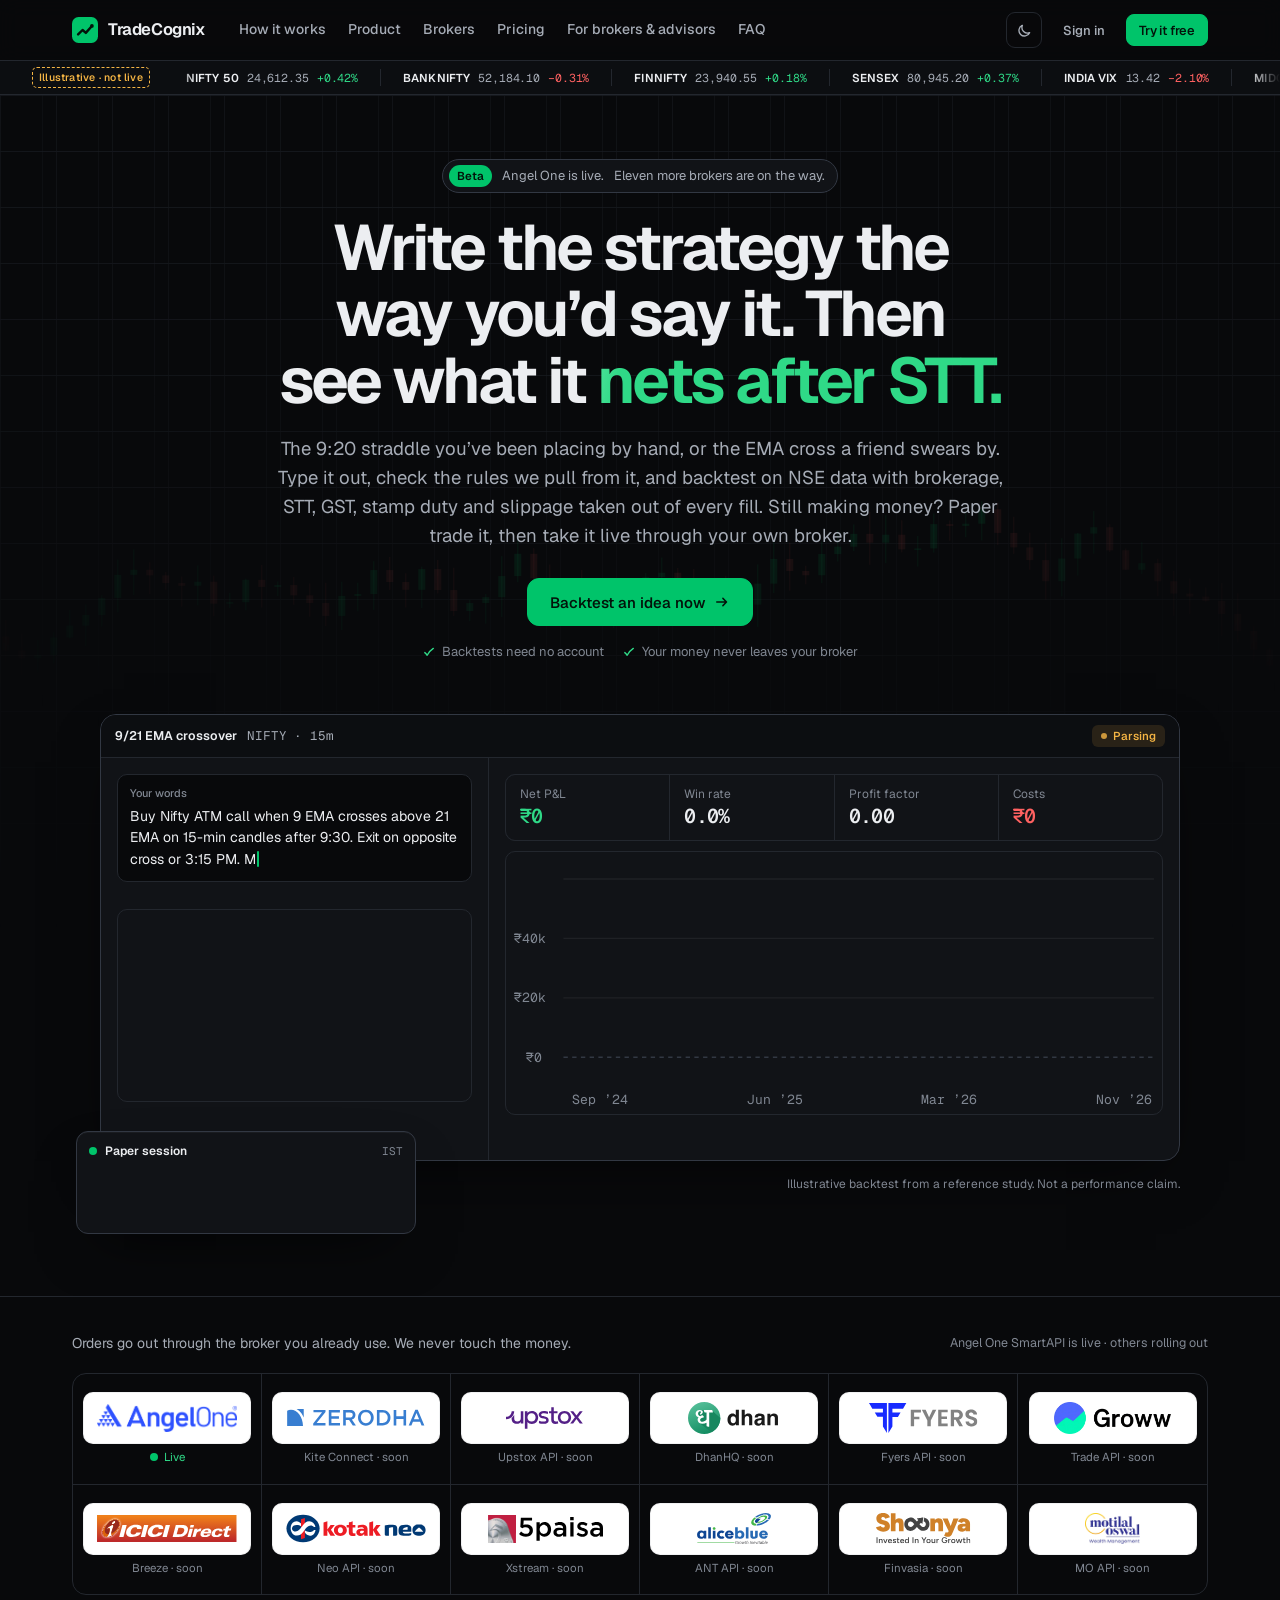
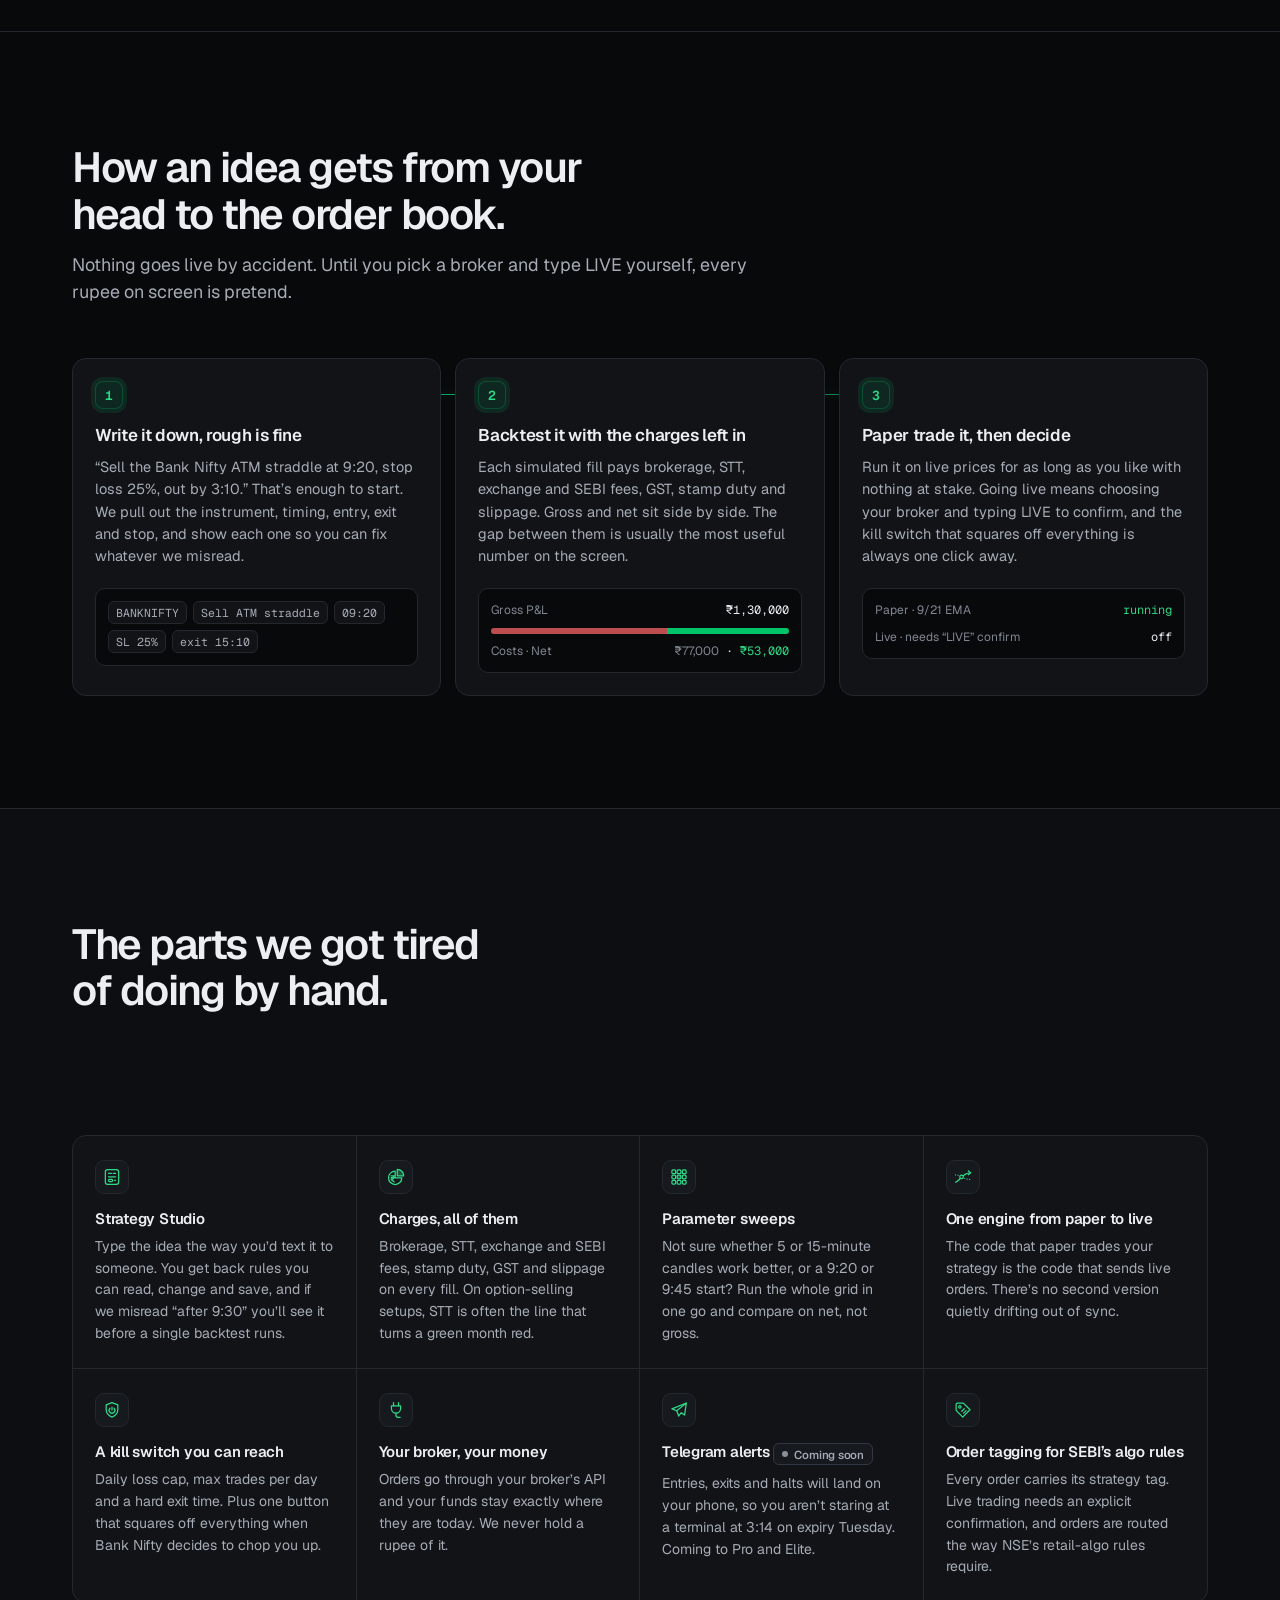
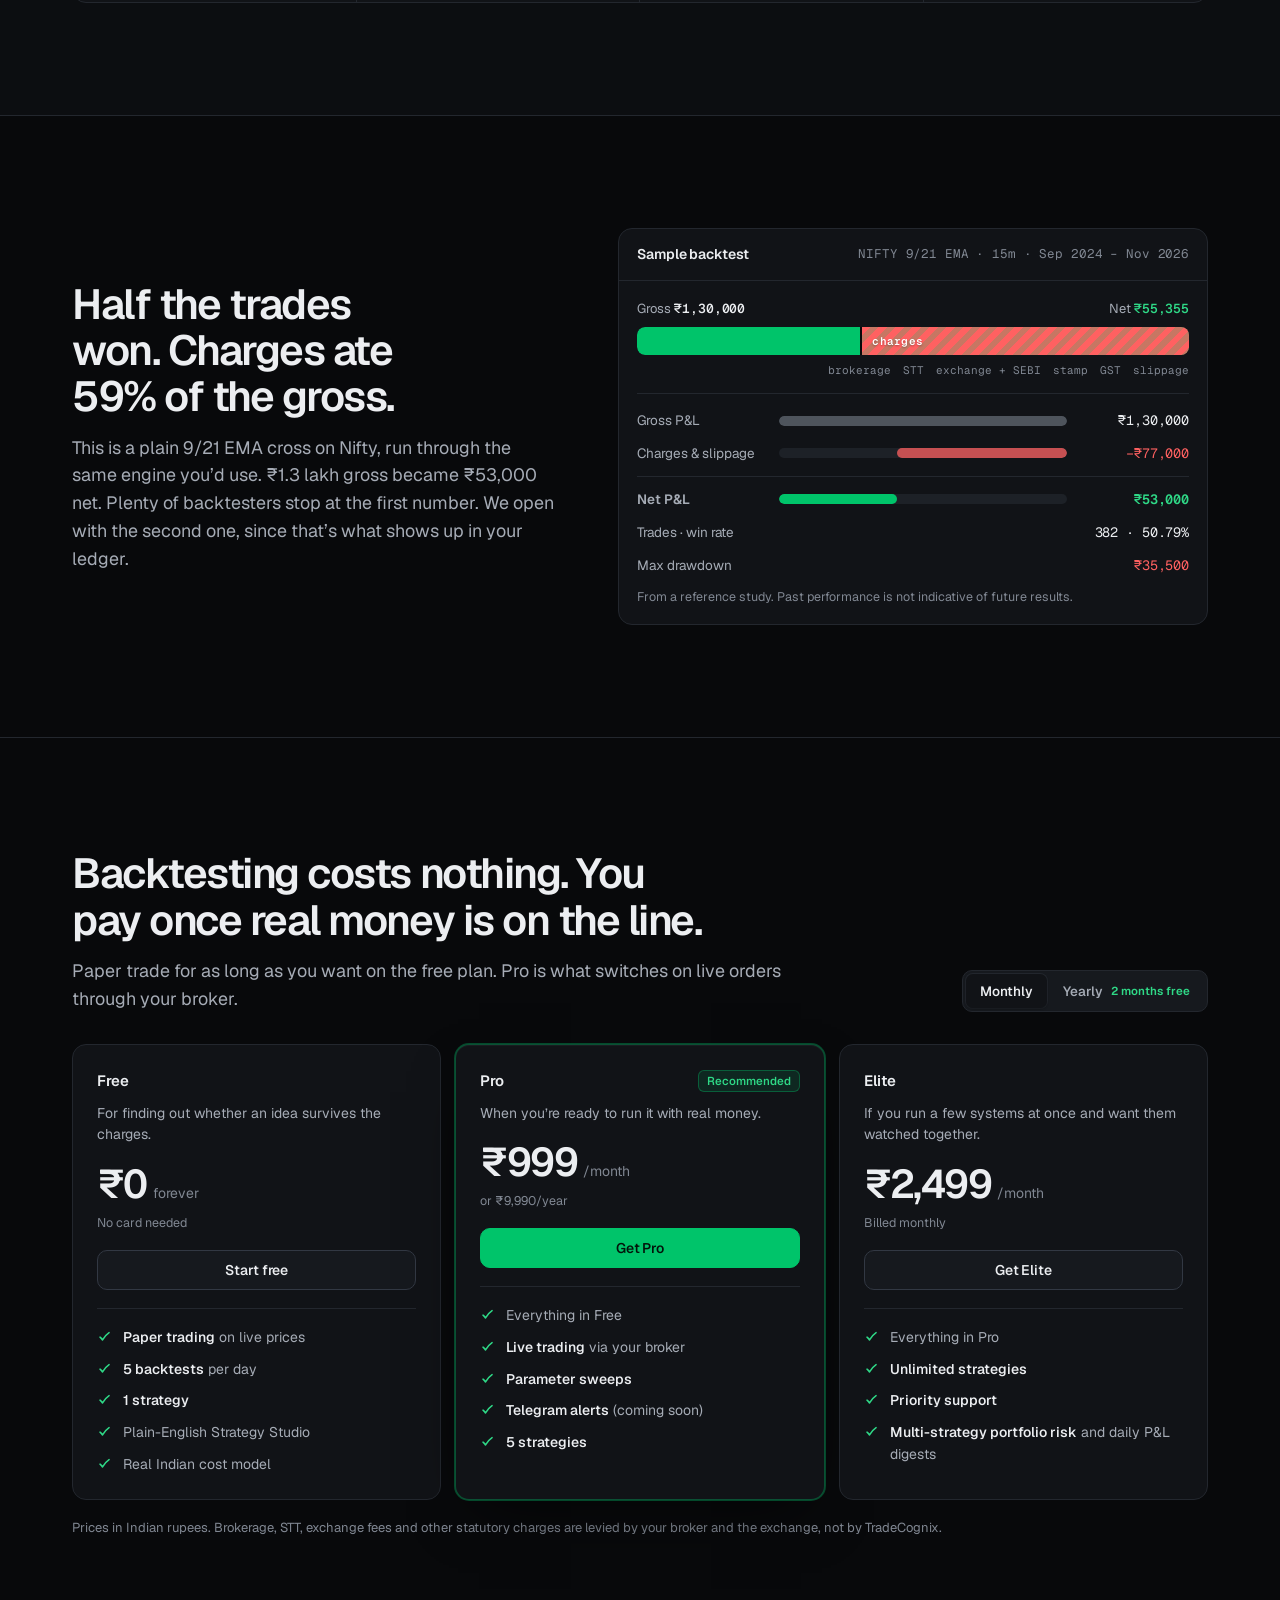
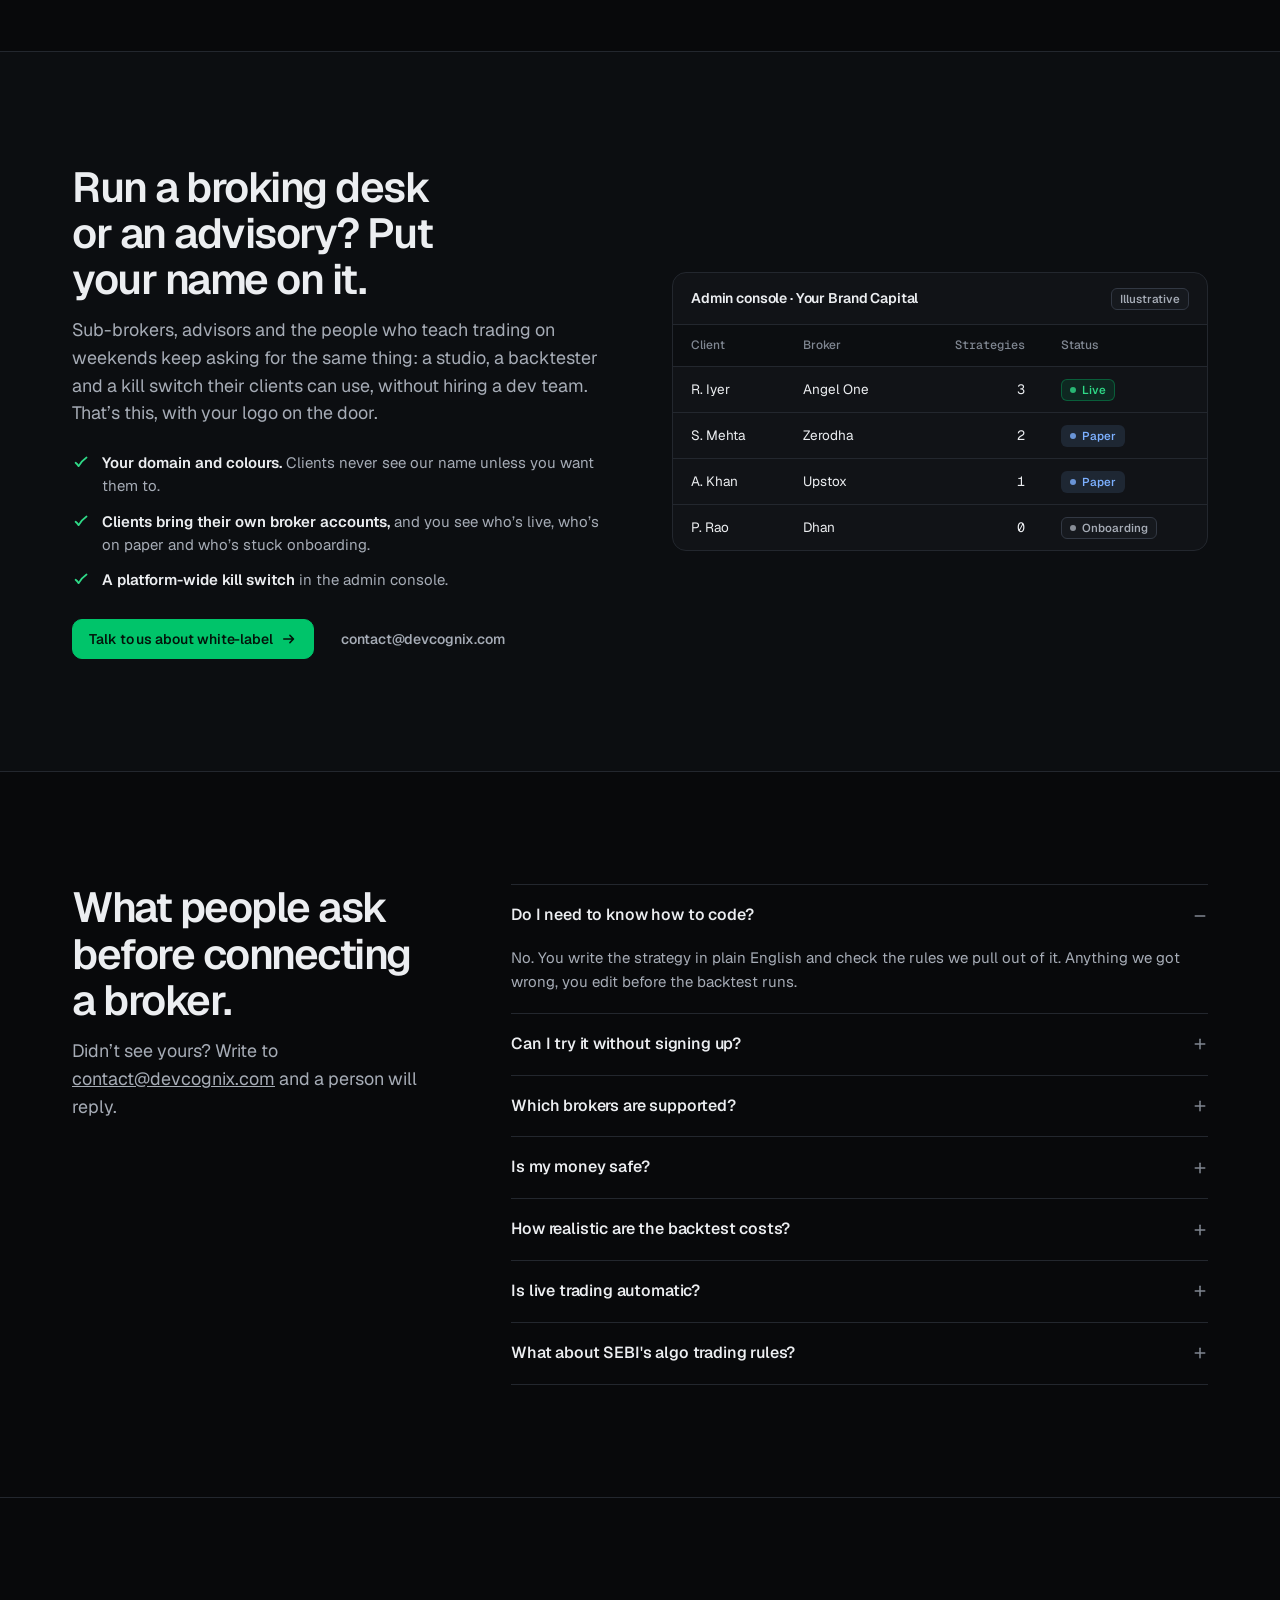
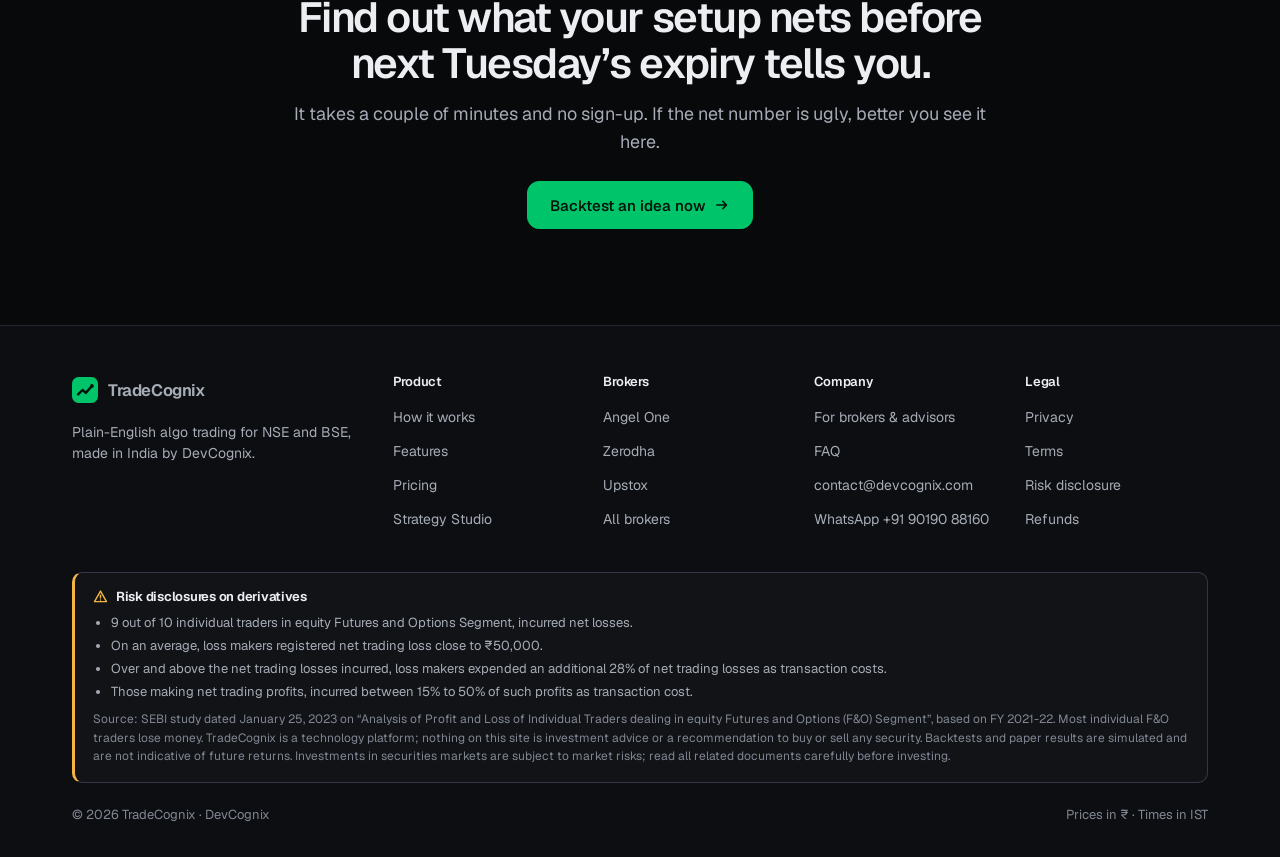
==== commit 0a20b3e9: "Admin waitlist: GET /api/admin/waitlist (newest first, per-plan counts, flags emails with an account" ====
--- a/web/index.html
+++ b/web/index.html
@@ -441,7 +441,7 @@
               <a class="logo" href="#top" aria-label="TradeCognix, back to top"><svg class="logo__mark" aria-hidden="true"><use href="#tc-mark" /></svg><span class="logo__word">TradeCognix</span></a>
               <p>Plain-English algo trading for NSE and BSE, made in India by DevCognix.</p>
             </div>
-            <div><h4>Product</h4><ul><li><a href="#how">How it works</a></li><li><a href="#features">Features</a></li><li><a href="#pricing">Pricing</a></li><li><a href="#" data-open-app="studio">Strategy Studio</a></li></ul></div>
+            <div><h4>Product</h4><ul><li><a href="#how">How it works</a></li><li><a href="#features">Features</a></li><li><a href="#pricing">Pricing</a></li><li><a href="#/studio" data-open-app="studio">Strategy Studio</a></li></ul></div>
             <div><h4>Brokers</h4><ul><li><a href="#brokers">Angel One</a></li><li><a href="#brokers">Zerodha</a></li><li><a href="#brokers">Upstox</a></li><li><a href="#brokers">All brokers</a></li></ul></div>
             <div><h4>Company</h4><ul><li><a href="#partners">For brokers &amp; advisors</a></li><li><a href="#faq">FAQ</a></li><li><a href="mailto:contact@devcognix.com">contact@devcognix.com</a></li><li><a href="https://wa.me/919019088160" target="_blank" rel="noopener">WhatsApp +91 90190 88160</a></li></ul></div>
             <div><h4>Legal</h4><ul><li><a href="privacy.html">Privacy</a></li><li><a href="terms.html">Terms</a></li><li><a href="risk-disclosure.html">Risk disclosure</a></li><li><a href="refund.html">Refunds</a></li></ul></div>
